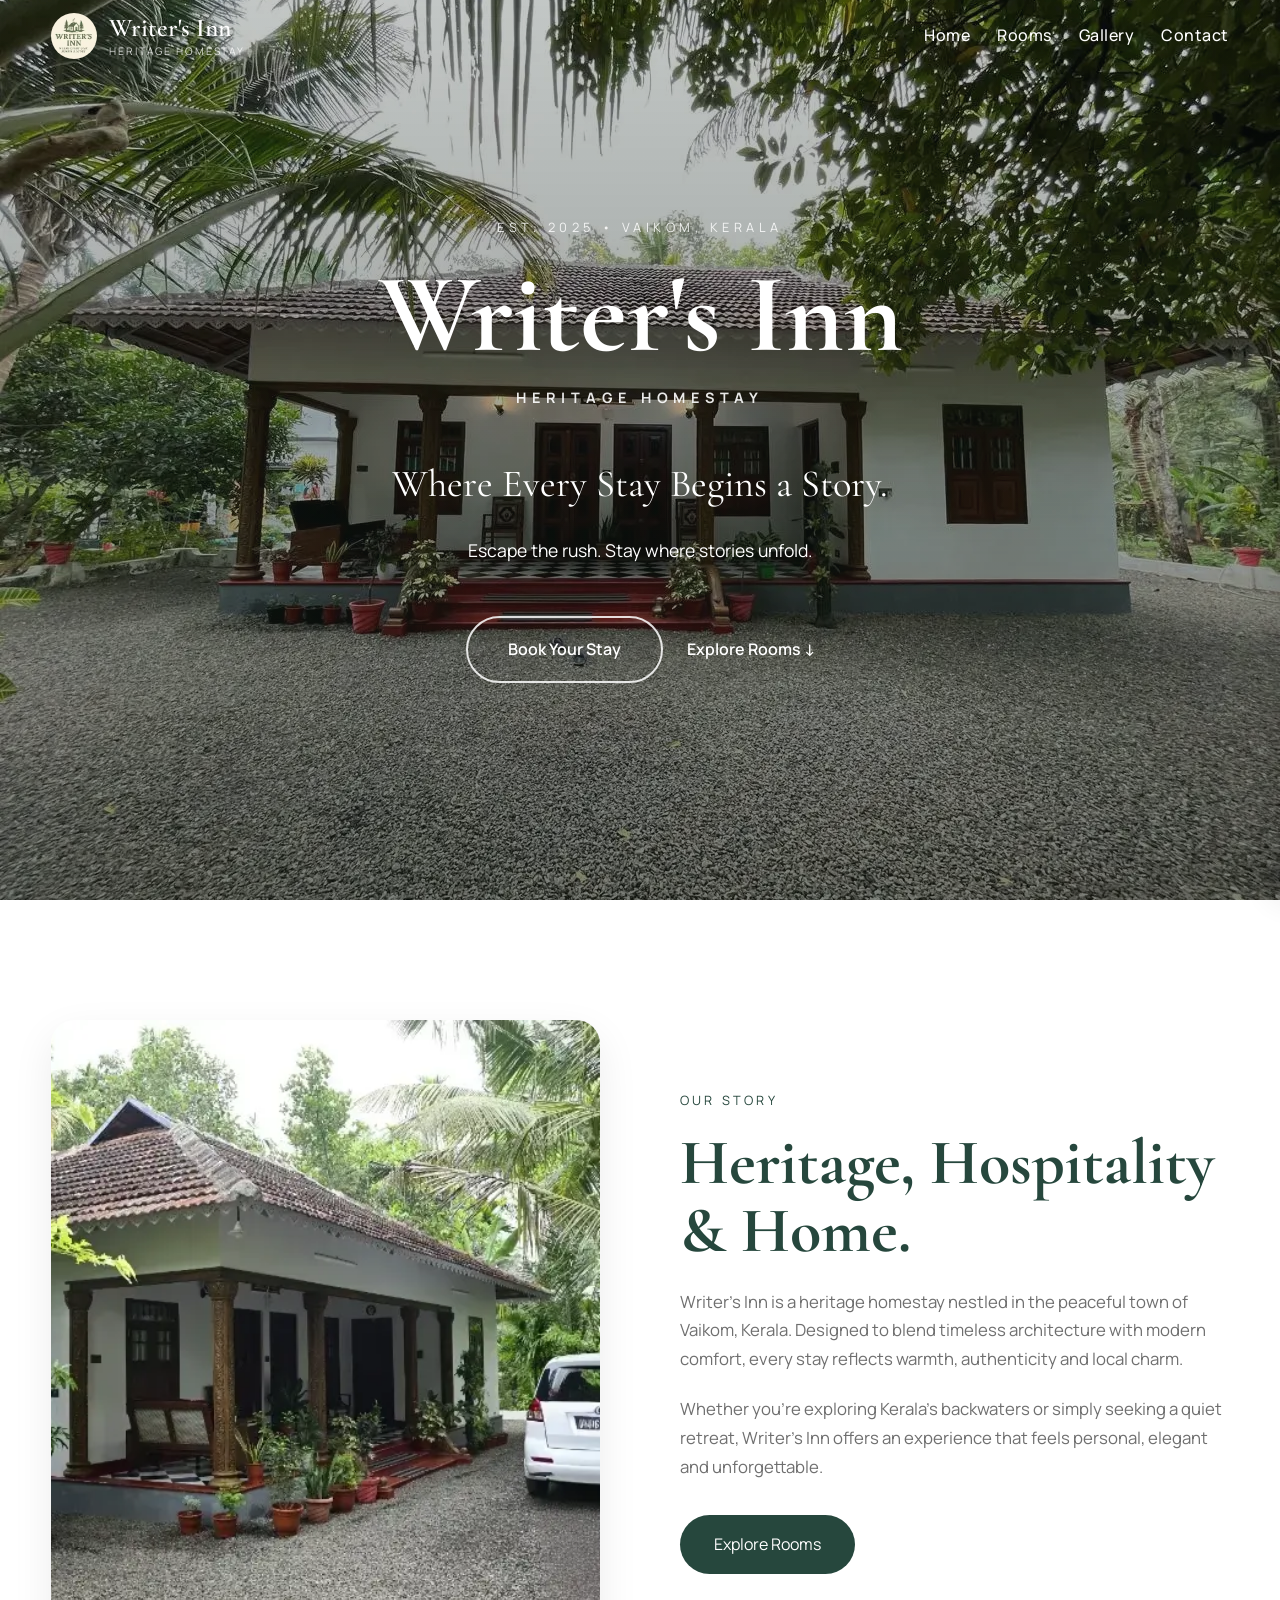
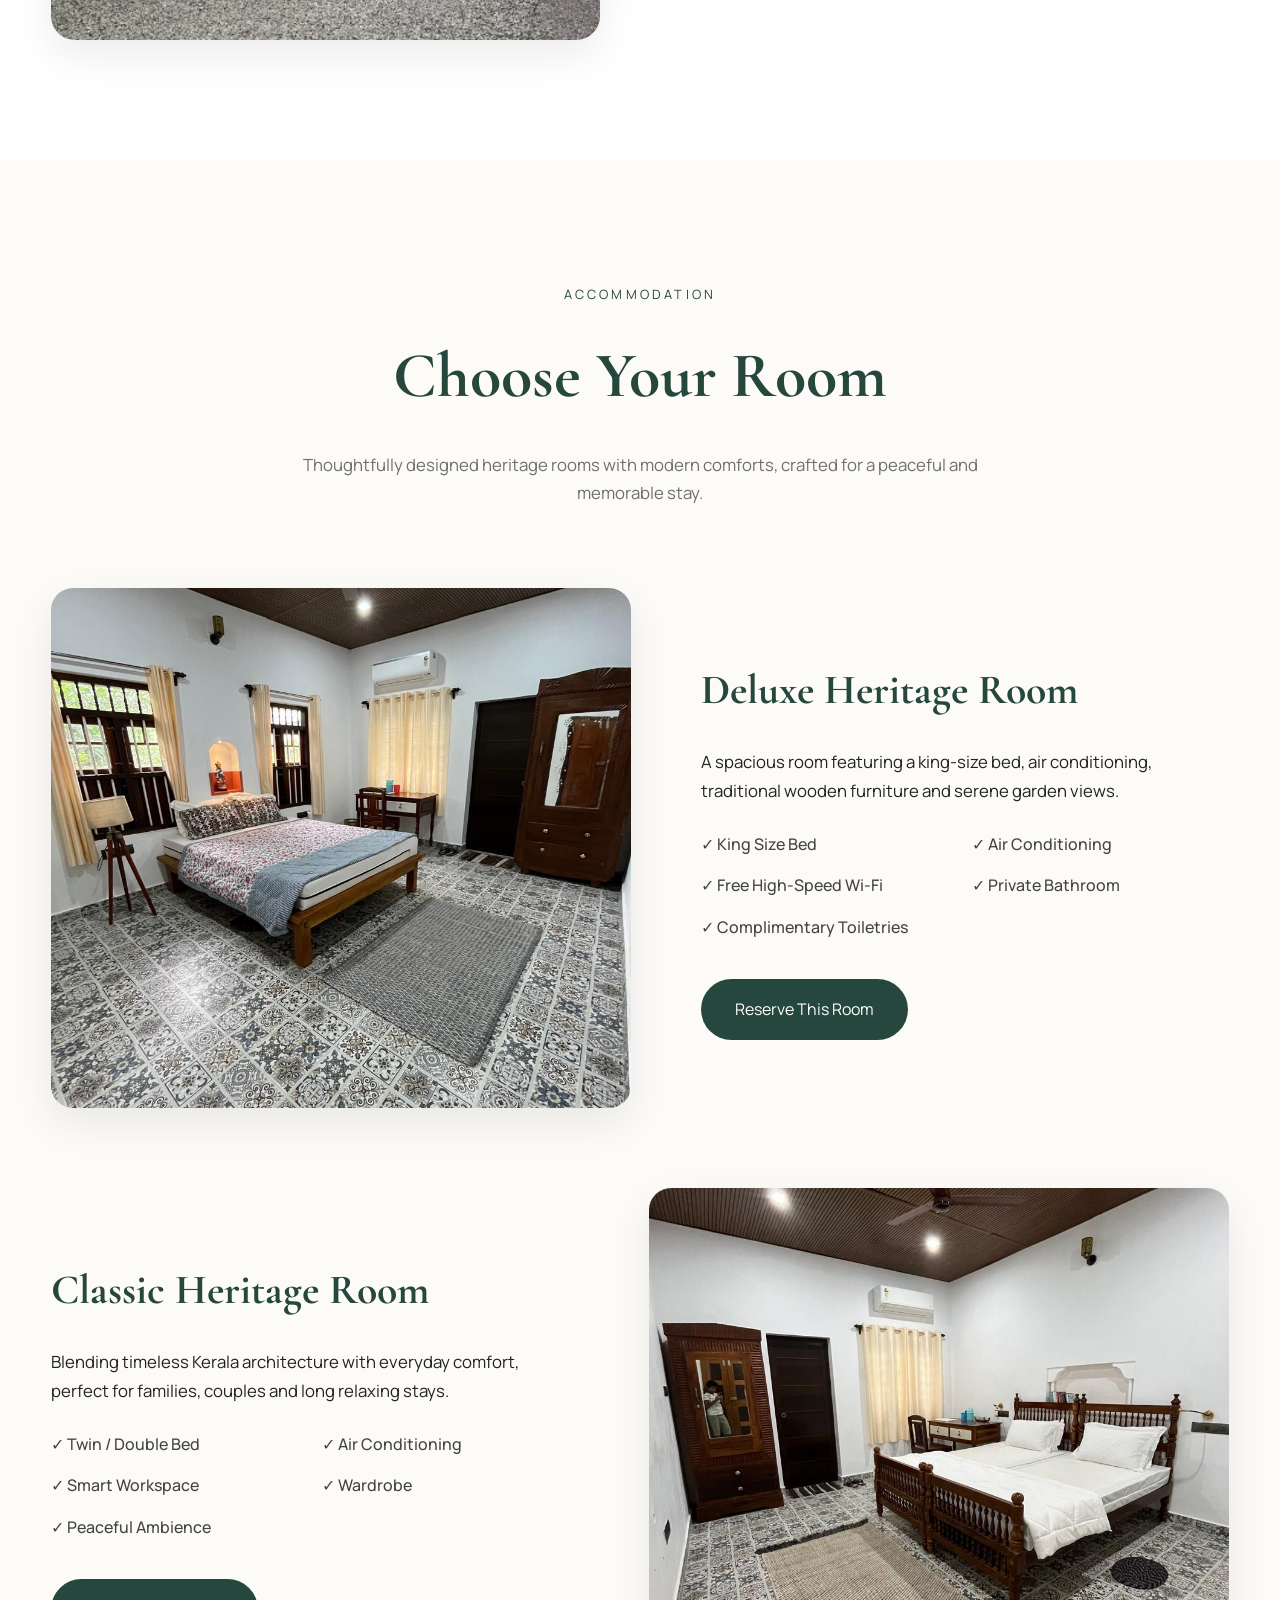
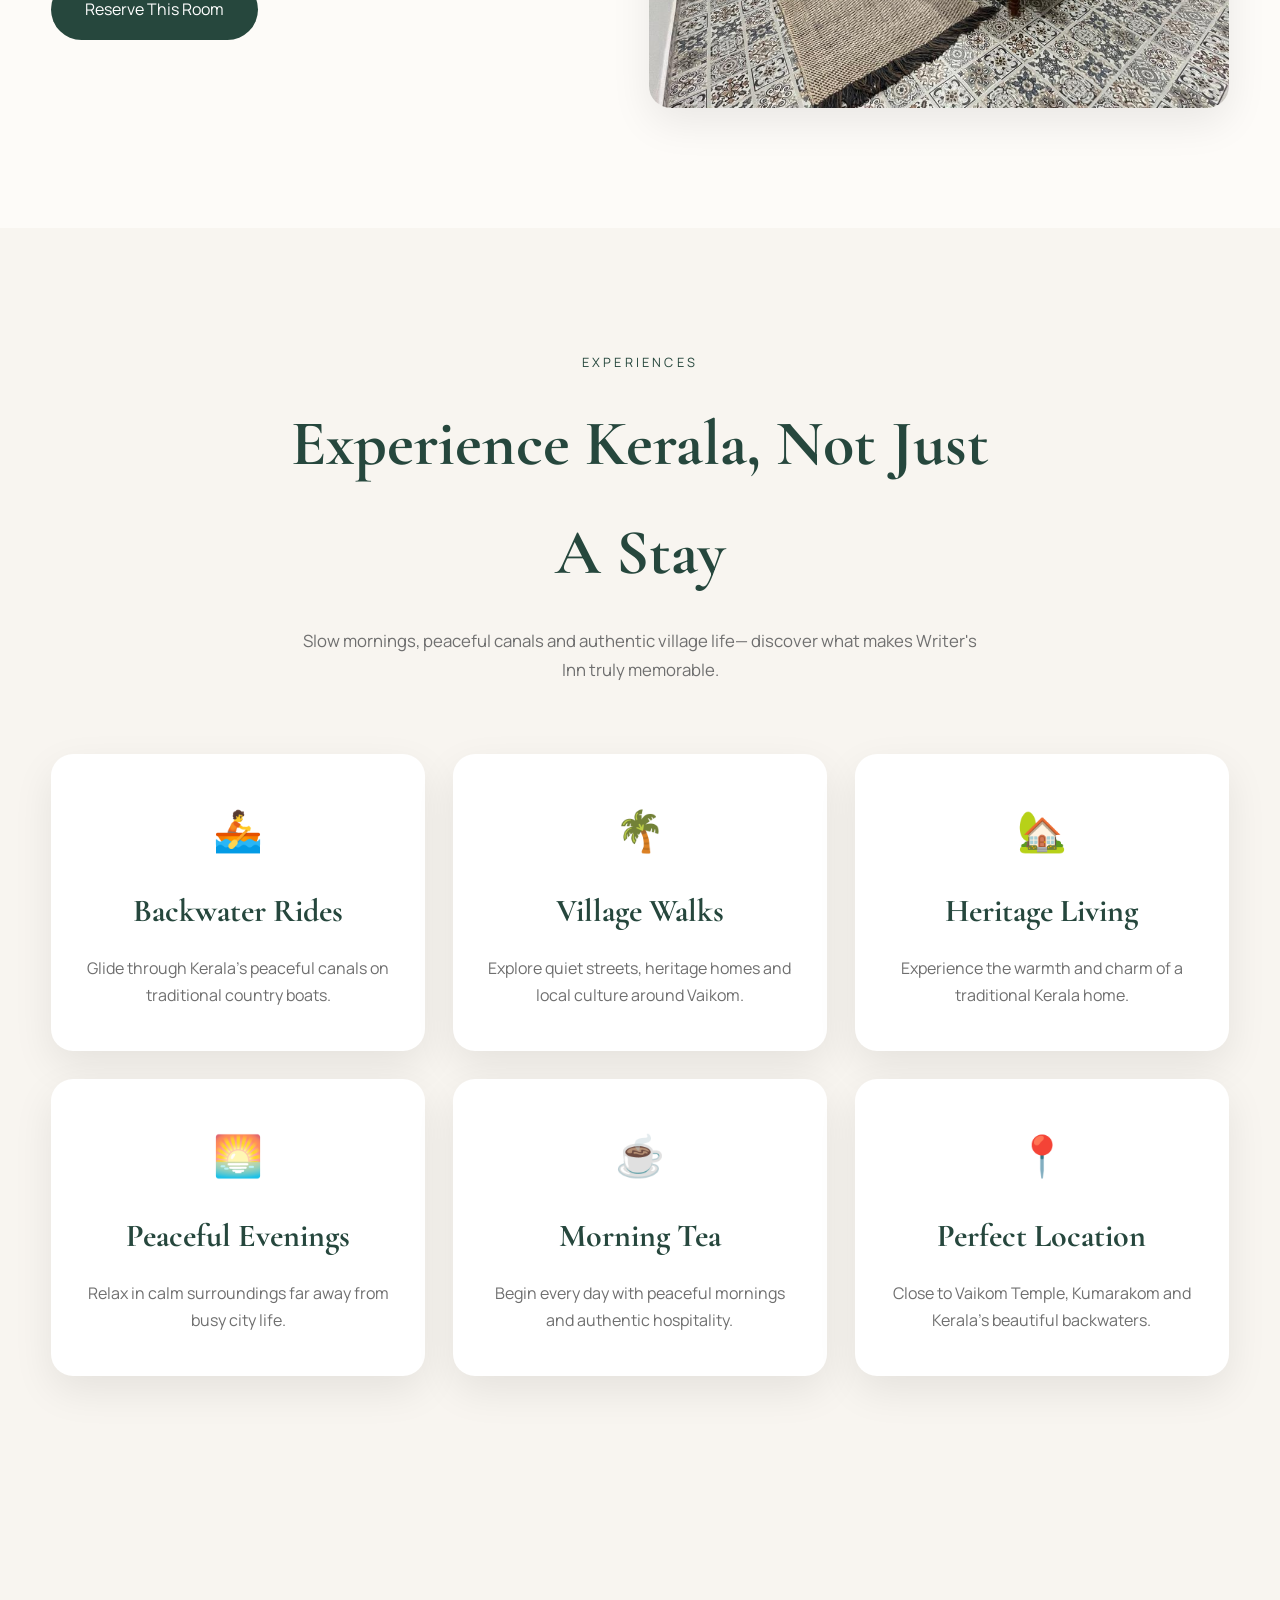
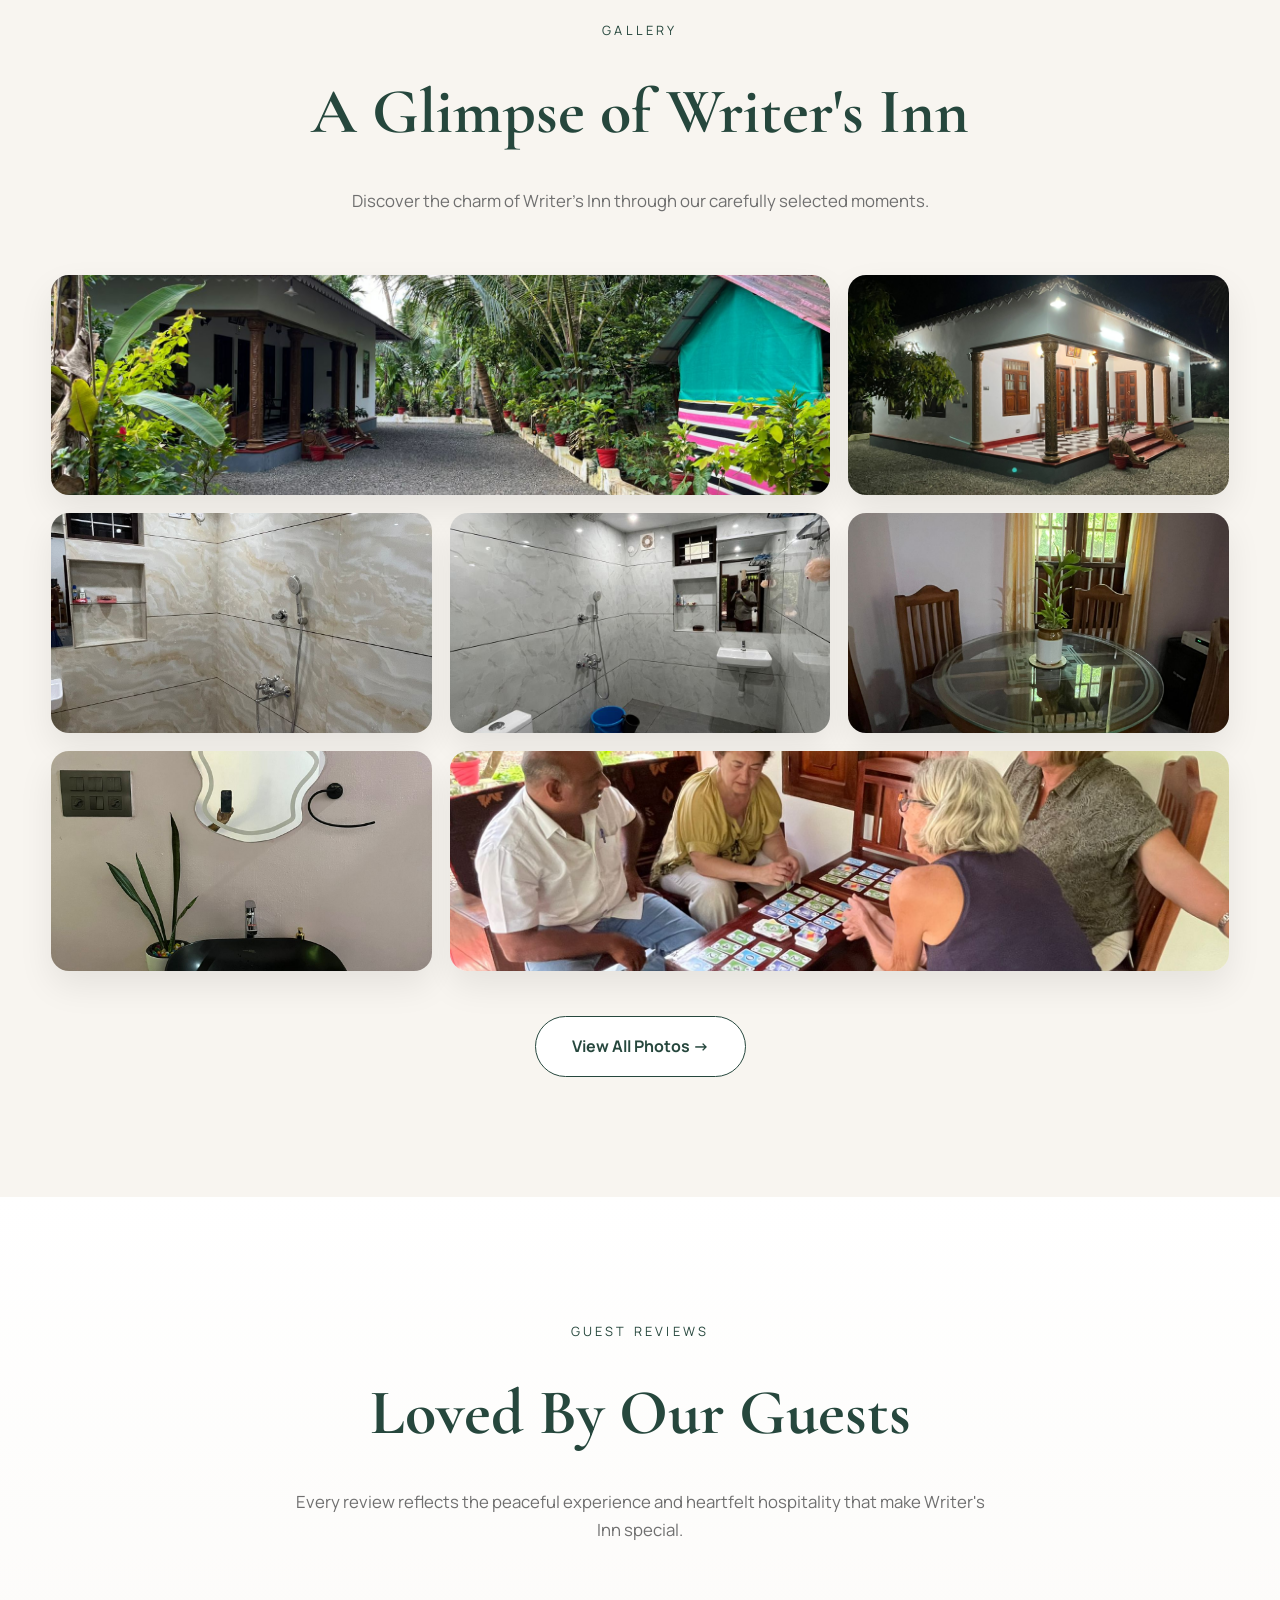
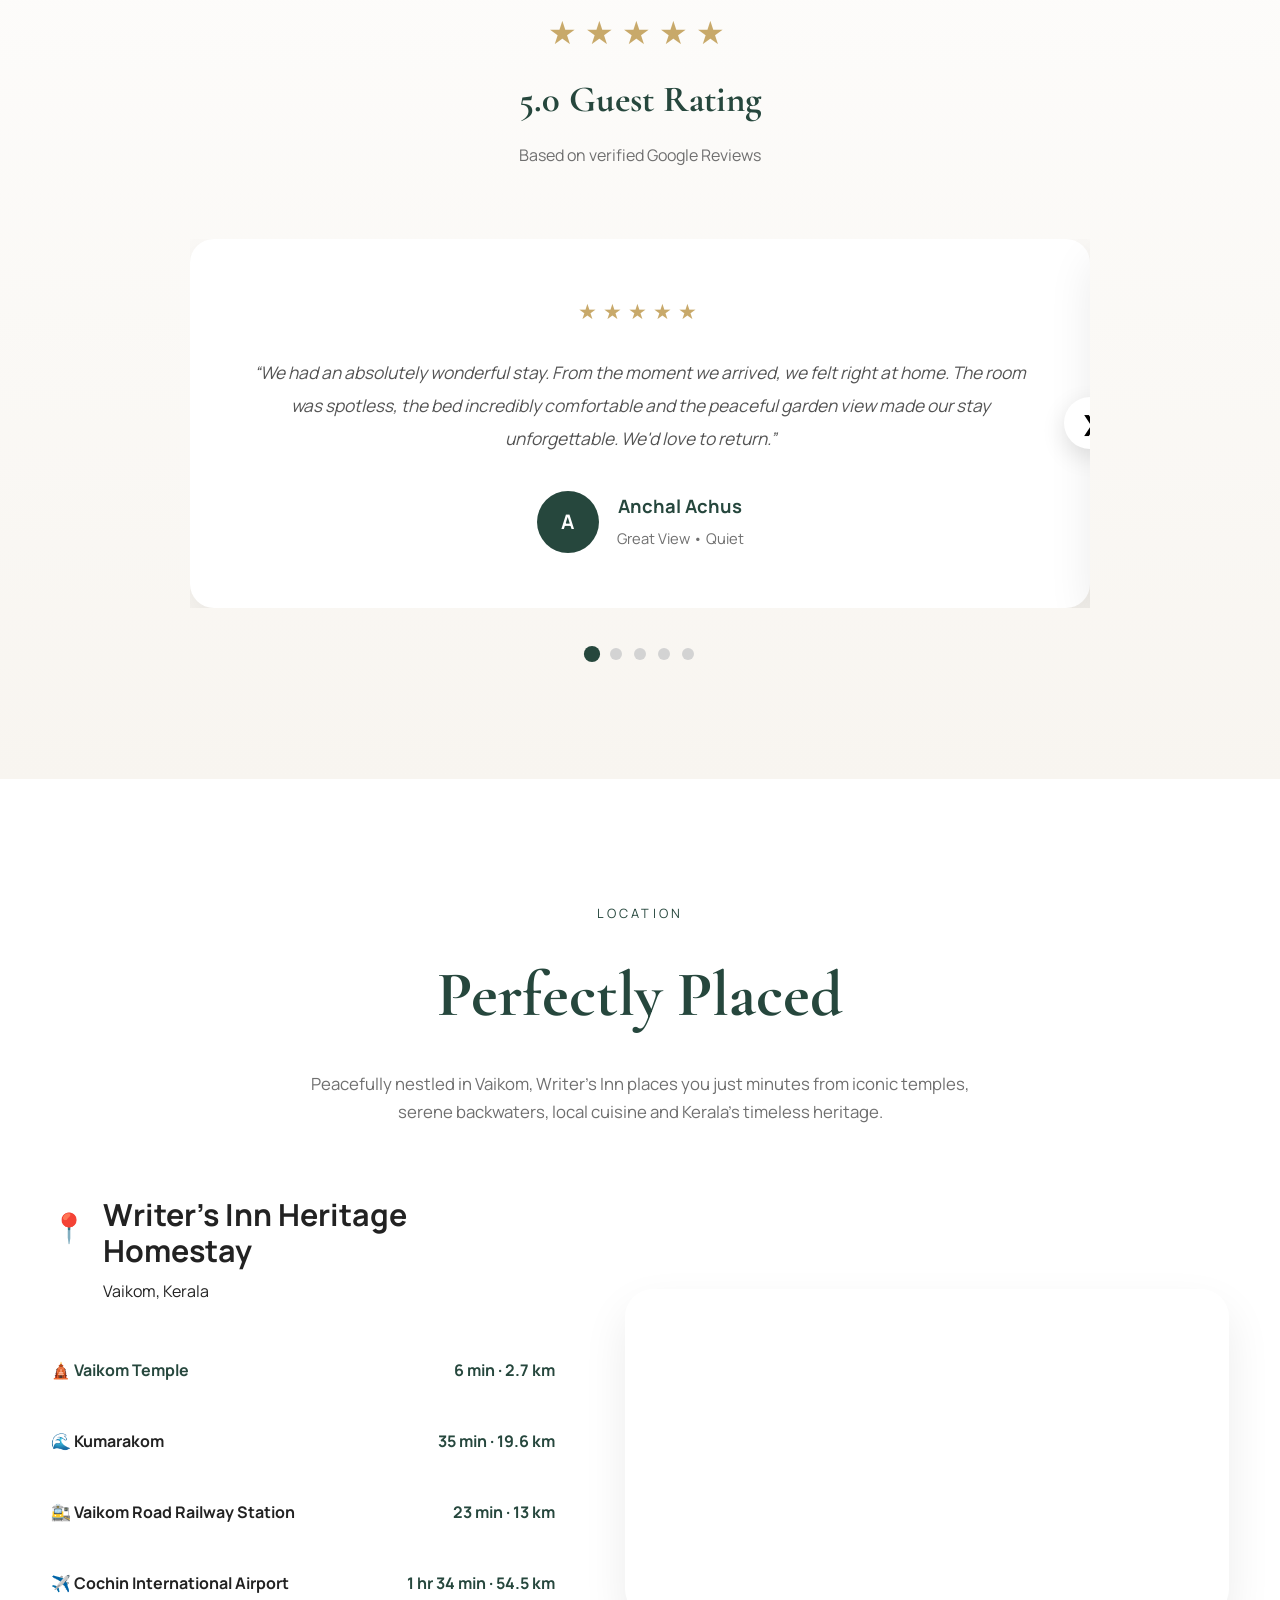
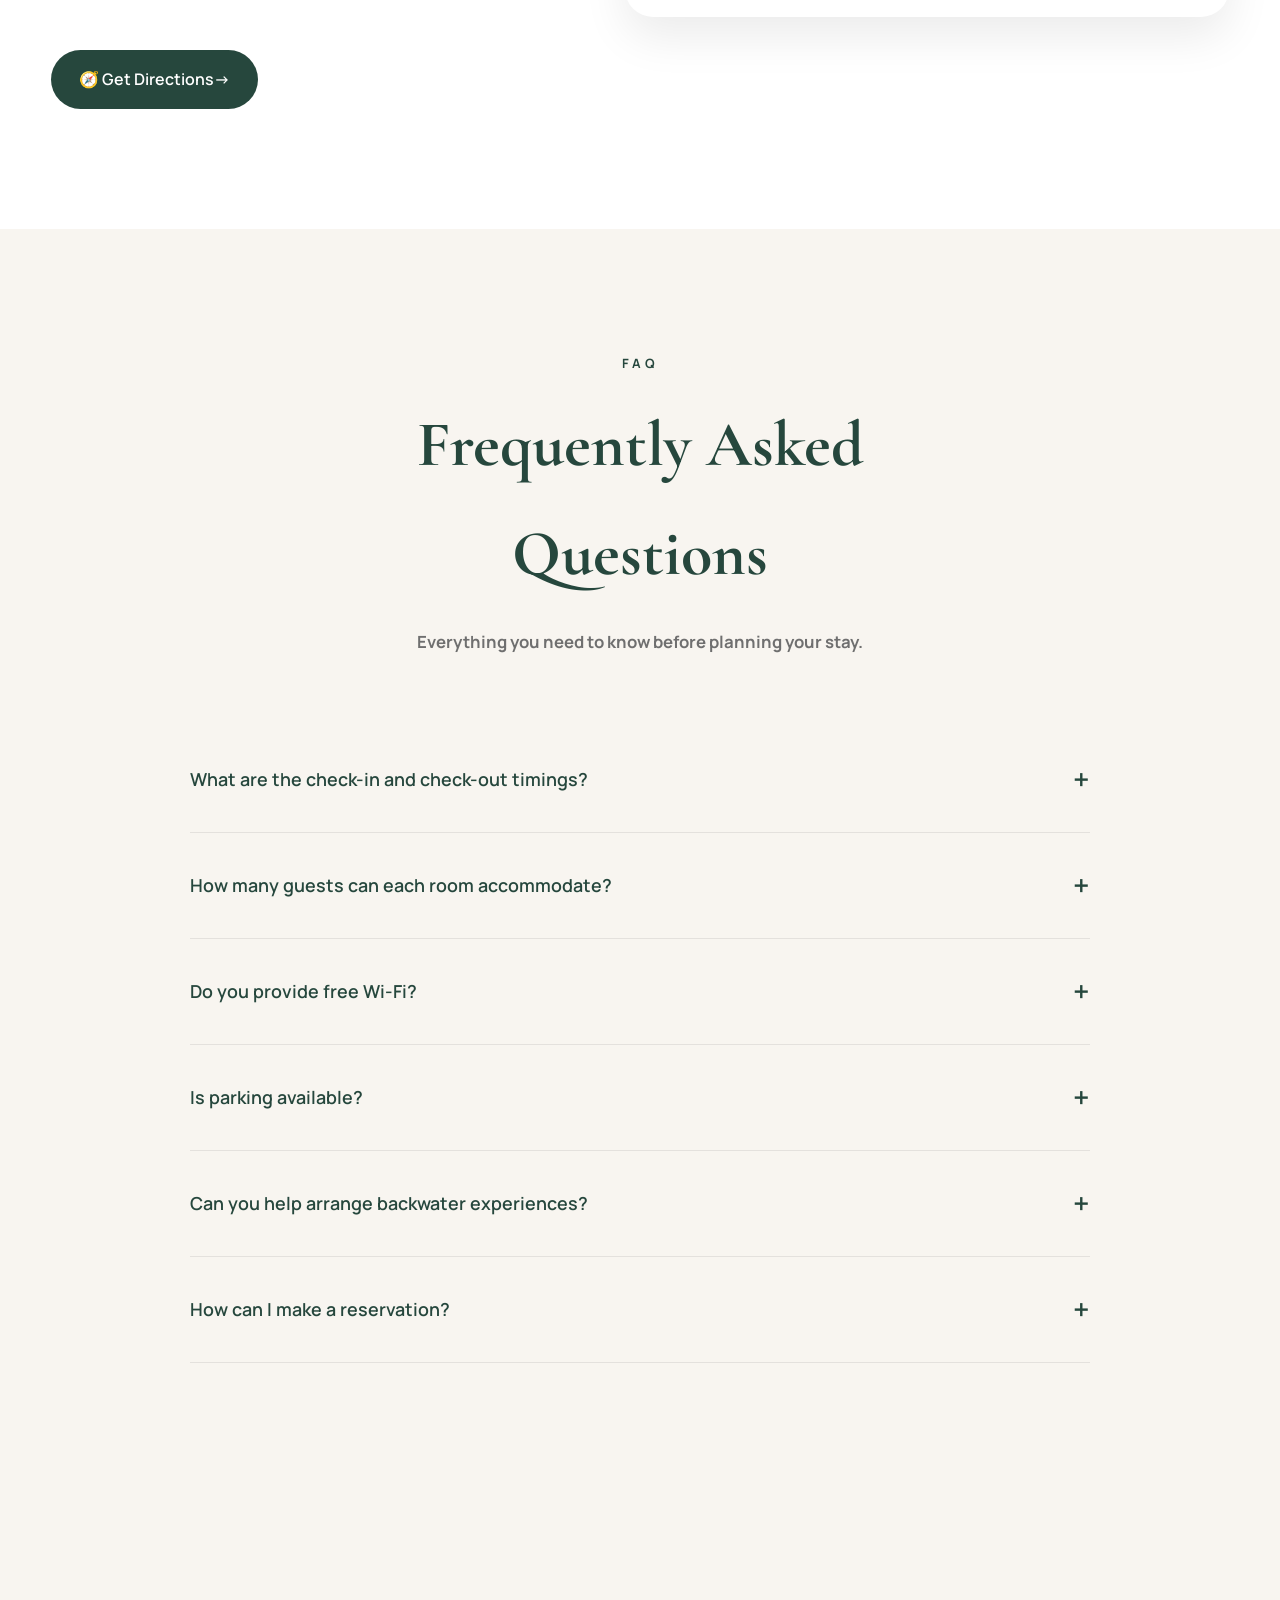
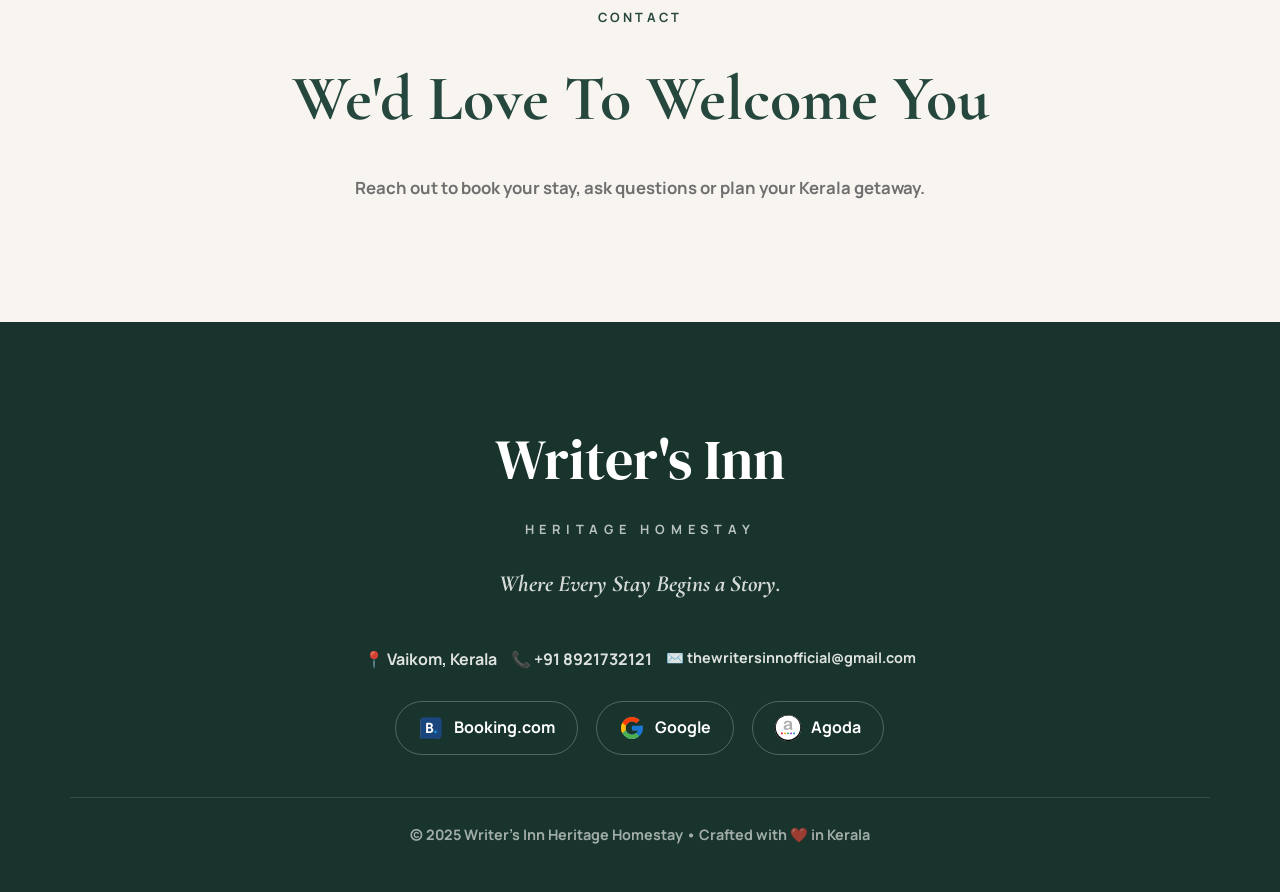
==== index.html @ f65de31e "Favicon upgrade" ====
<!DOCTYPE html>
<html lang="en">

<head>

    <meta charset="UTF-8">
    <meta name="viewport" content="width=device-width, initial-scale=1.0">

    <title>Writer's Inn | Heritage Homestay | Vaikom, Kerala</title>

    <meta name="description"
        content="Experience authentic Kerala hospitality at Writer's Inn Heritage Homestay in Vaikom.">

    <meta name="keywords" content="Writer's Inn, Heritage Homestay, Vaikom, Kerala Homestay, Vaikom Stay, Kerala Tourism, Heritage Stay">

<meta name="author" content="Writer's Inn Heritage Homestay">

<meta property="og:type" content="website">

<meta property="og:title" content="Writer's Inn Heritage Homestay">

<meta property="og:description" content="Escape the rush. Stay where stories unfold. Experience authentic Kerala hospitality in the heart of Vaikom.">

<meta property="og:image" content="assets/images/hero.jpg">

<meta property="og:site_name" content="Writer's Inn">

<meta name="theme-color" content="#26473D">    

    <link rel="icon" type="image/x-icon" href="assets/icons/favicon.ico">
    <link rel="icon" type="image/svg+xml" href="assets/icons/favicon.svg">
    <link rel="icon" type="image/png" sizes="96x96" href="assets/icons/favicon-96x96.png">
    <link rel="apple-touch-icon" href="assets/icons/apple-touch-icon.png">
    <link rel="manifest" href="assets/icons/site.webmanifest">

    <link rel="preconnect" href="https://fonts.googleapis.com">

<link rel="preconnect" href="https://fonts.gstatic.com" crossorigin>

<link href="https://fonts.googleapis.com/css2?family=Cormorant+Garamond:wght@500;600;700&family=DM+Serif+Display:ital@0;1&family=Manrope:wght@400;500;600;700;800&display=swap" rel="stylesheet">

<link rel="stylesheet" href="assets/css/style.css">

</head>

<body>

<div class="scroll-progress"></div>    

<!-- =====================================================
HEADER
===================================================== -->

<header class="header">

    <div class="container">

        <nav class="navbar">

            <a href="#hero" class="brand">

                <img
                    src="assets/images/logo.webp"
                    alt="Writer's Inn Logo">

                <div class="brand-text">

                    <span class="brand-title">

                        Writer's Inn

                    </span>

                    <span class="brand-subtitle">

                        Heritage Homestay

                    </span>

                </div>

            </a>

            <ul class="nav-menu">

                <li><a href="#hero">Home</a></li>
<li><a href="#rooms">Rooms</a></li>
<li><a href="#gallery">Gallery</a></li>
<li><a href="#contact">Contact</a></li>
            </ul>

            <button
                class="menu-toggle"
                aria-label="Open Menu">

                <span></span>
                <span></span>
                <span></span>

            </button>

        </nav>

    </div>

</header>

<!-- =====================================================
MOBILE MENU
===================================================== -->

<div class="sidebar">

    <button
        class="close-menu"
        aria-label="Close Menu">

        &times;

    </button>

    <nav>

        <a href="#hero">Home</a>

        <a href="#story">Story</a>

        <a href="#rooms">Rooms</a>

        <a href="#experiences">Experiences</a>

        <a href="#gallery">Gallery</a>

        <a href="#reviews">Reviews</a>

        <a href="#location">Location</a>

        <a href="#faq">FAQ</a>

        <a href="#contact">Contact</a>

    </nav>

</div>

<div class="overlay"></div>

<!-- =====================================================
MAIN
===================================================== -->

<main>

<!-- =====================================================
HERO
===================================================== -->

<section
id="hero"
class="hero">

    <img
        src="assets/images/hero.webp"
        alt="Writer's Inn Heritage Homestay"
        class="hero-bg">

    <div class="hero-overlay"></div>

    <div class="container">

        <div class="hero-content">

            <p class="hero-location">

                EST. 2025 • VAIKOM, KERALA

            </p>

            <h1>

                Writer's Inn

            </h1>

            <h2>

                HERITAGE HOMESTAY

            </h2>

            <p class="hero-tagline">

                Where Every Stay Begins a Story.

            </p>

            <p class="hero-description">

                Escape the rush.
                Stay where stories unfold.

            </p>

            <div class="hero-actions">

                <a
                    href="#contact"
                    class="hero-button">

                    Book Your Stay

                </a>

                <a
                    href="#rooms"
                    class="hero-explore">

                    Explore Rooms ↓

                </a>

            </div>

        </div>

    </div>

</section>

<!-- =====================================================
OUR STORY
===================================================== -->

<section
id="story"
class="story reveal">

<div class="container">

<div class="story-grid">

<div class="story-image">

<img
src="assets/images/story.webp"
alt="Writer's Inn"
loading="lazy">

</div>

<div class="story-content">

<span>

OUR STORY

</span>

<h2>

Heritage,
Hospitality
& Home.

</h2>

<p>

Writer's Inn is a heritage homestay nestled in the peaceful town of Vaikom, Kerala. Designed to blend timeless architecture with modern comfort, every stay reflects warmth, authenticity and local charm.

</p>

<p>

Whether you're exploring Kerala's backwaters or simply seeking a quiet retreat, Writer's Inn offers an experience that feels personal, elegant and unforgettable.

</p>

<a href="#rooms"
class="story-button">

Explore Rooms

</a>

</div>

</div>

</div>

</section>

<!-- =====================================================
ROOMS
===================================================== -->

<section
id="rooms"
class="rooms reveal">

<div class="container">

<div class="section-header">

<span>

ACCOMMODATION

</span>

<h2>

Choose Your Room

</h2>

<p>

Thoughtfully designed heritage rooms with modern comforts,
crafted for a peaceful and memorable stay.

</p>

</div>

<div class="room-card">

<div class="room-image">

<img
src="assets/images/room1.jpg"
alt="Deluxe Heritage Room"
loading="lazy">

</div>

<div class="room-content">

<h3>

Deluxe Heritage Room

</h3>

<p>

A spacious room featuring a king-size bed, air conditioning,
traditional wooden furniture and serene garden views.

</p>

<ul class="room-features">

<li>✓ King Size Bed</li>

<li>✓ Air Conditioning</li>

<li>✓ Free High-Speed Wi-Fi</li>

<li>✓ Private Bathroom</li>

<li>✓ Complimentary Toiletries</li>

</ul>

<a href="#contact"
class="room-button">

Reserve This Room

</a>

</div>

</div>

<div class="room-card reverse">

<div class="room-image">

<img
src="assets/images/room2.jpg"
alt="Classic Heritage Room"
loading="lazy">

</div>

<div class="room-content">

<h3>

Classic Heritage Room

</h3>

<p>

Blending timeless Kerala architecture with everyday comfort,
perfect for families, couples and long relaxing stays.

</p>

<ul class="room-features">

<li>✓ Twin / Double Bed</li>

<li>✓ Air Conditioning</li>

<li>✓ Smart Workspace</li>

<li>✓ Wardrobe</li>

<li>✓ Peaceful Ambience</li>

</ul>

<a href="#contact"
class="room-button">

Reserve This Room

</a>

</div>

</div>

</div>

</section>

<!-- CONTINUE IN PART 2 -->

<!-- =====================================================
GALLERY
===================================================== -->

<section
id="experiences"
class="experiences reveal">

<div class="container">

<div class="section-header">

<span>

EXPERIENCES

</span>

<h2>

Experience Kerala,
Not Just A Stay

</h2>

<p>

Slow mornings, peaceful canals and authentic village life—
discover what makes Writer's Inn truly memorable.

</p>

</div>

<div class="experience-grid">

<div class="experience-card">

<div class="experience-icon">🚣</div>

<h3>

Backwater Rides

</h3>

<p>

Glide through Kerala's peaceful canals on traditional country boats.

</p>

</div>

<div class="experience-card">

<div class="experience-icon">🌴</div>

<h3>

Village Walks

</h3>

<p>

Explore quiet streets, heritage homes and local culture around Vaikom.

</p>

</div>

<div class="experience-card">

<div class="experience-icon">🏡</div>

<h3>

Heritage Living

</h3>

<p>

Experience the warmth and charm of a traditional Kerala home.

</p>

</div>

<div class="experience-card">

<div class="experience-icon">🌅</div>

<h3>

Peaceful Evenings

</h3>

<p>

Relax in calm surroundings far away from busy city life.

</p>

</div>

<div class="experience-card">

<div class="experience-icon">☕</div>

<h3>

Morning Tea

</h3>

<p>

Begin every day with peaceful mornings and authentic hospitality.

</p>

</div>

<div class="experience-card">

<div class="experience-icon">📍</div>

<h3>

Perfect Location

</h3>

<p>

Close to Vaikom Temple, Kumarakom and Kerala's beautiful backwaters.

</p>

</div>

</div>

</div>

</section>

<section id="gallery" class="gallery reveal">

    <div class="container">

        <div class="section-header">

            <span>GALLERY</span>

            <h2>A Glimpse of Writer's Inn</h2>

            <p>
                Discover the charm of Writer's Inn through our carefully
                selected moments.
            </p>

        </div>

        <div class="gallery-grid">

    <img src="assets/images/gallery/gallery-10.jpeg" class="gallery-image large-wide"
         loading="lazy">

    <img src="assets/images/gallery/gallery-02.jpeg" class="gallery-image"
         loading="lazy">
    <img src="assets/images/gallery/gallery-03.jpeg" class="gallery-image"
         loading="lazy">

    <img src="assets/images/gallery/gallery-04.jpeg" class="gallery-image"
         loading="lazy">

    <img src="assets/images/gallery/gallery-05.jpeg" class="gallery-image"
         loading="lazy">

    <img src="assets/images/gallery/gallery-06.jpeg" class="gallery-image"
         loading="lazy">

    <img src="assets/images/gallery/gallery-09.jpeg" class="gallery-image large-wide"
         loading="lazy">

    
    
</div>

<div class="gallery-footer">

    <button class="gallery-more" id="viewAllPhotos">

        View All Photos →

    </button>

</div>

</section>

<!-- =====================================================
REVIEWS
===================================================== -->

<section id="reviews" class="reviews reveal">

    <div class="container">

        <div class="section-header">

            <span>GUEST REVIEWS</span>

            <h2>Loved By Our Guests</h2>

            <p>
                Every review reflects the peaceful experience and heartfelt
                hospitality that make Writer's Inn special.
            </p>

        </div>

        <div class="review-summary">

            <div class="rating-number">★★★★★</div>

            <h3>5.0 Guest Rating</h3>

            <p>Based on verified Google Reviews</p>

        </div>

        <div class="review-slider">

            <button class="review-arrow prev">&#10094;</button>

            <div class="review-track">

                <!-- CARD 1 -->

                <article class="review-card active">

                    <div class="stars">★★★★★</div>

                    <p>

                        “We had an absolutely wonderful stay. From the moment we arrived, we felt right at home. The room was spotless, the bed incredibly comfortable and the peaceful garden view made our stay unforgettable. We'd love to return.”

                    </p>

                    <div class="review-author">

                        <div class="avatar">A</div>

                        <div>

                            <h4>Anchal Achus</h4>

                            <span>Great View • Quiet</span>

                        </div>

                    </div>

                </article>

                <!-- CARD 2 -->

                <article class="review-card">

                    <div class="stars">★★★★★</div>

                    <p>

                        “The location is perfect, surrounded by lush greenery and nature. Beautiful gardens, peaceful surroundings and cozy spaces made it the ideal escape from city life.”

                    </p>

                    <div class="review-author">

                        <div class="avatar">A</div>

                        <div>

                            <h4>ANCIL TB</h4>

                            <span>Romantic Stay</span>

                        </div>

                    </div>

                </article>

                <!-- CARD 3 -->

                <article class="review-card">

                    <div class="stars">★★★★★</div>

                    <p>

                        “A wonderful experience with a calm atmosphere, spacious rooms, beautiful ambience and outstanding hospitality. Perfect for a peaceful getaway.”

                    </p>

                    <div class="review-author">

                        <div class="avatar">V</div>

                        <div>

                            <h4>Vaisakh S</h4>

                            <span>Peaceful Escape</span>

                        </div>

                    </div>

                </article>

                <!-- CARD 4 -->

                <article class="review-card">

                    <div class="stars">★★★★★</div>

                    <p>

                        “The heritage aesthetic looked amazing online, but even better in person. Mr. Siva was incredibly welcoming. I'd happily return to Vaikom just to stay here again.”

                    </p>

                    <div class="review-author">

                        <div class="avatar">A</div>

                        <div>

                            <h4>Aswin Thomas</h4>

                            <span>Heritage • Great Host</span>

                        </div>

                    </div>

                </article>

                <!-- CARD 5 -->

                <article class="review-card">

                    <div class="stars">★★★★★</div>

                    <p>

                        “Peaceful atmosphere compared to other homestays and resorts nearby.”

                    </p>

                    <div class="review-author">

                        <div class="avatar">A</div>

                        <div>

                            <h4>Anijith T</h4>

                            <span>Peaceful Stay</span>

                        </div>

                    </div>

                </article>

            </div>

            <button class="review-arrow next">&#10095;</button>

        </div>

        <div class="review-dots">

            <span class="dot active"></span>
            <span class="dot"></span>
            <span class="dot"></span>
            <span class="dot"></span>
            <span class="dot"></span>

        </div>

    </div>

</section>

<!-- =====================================================
LOCATION
===================================================== -->

<section id="location" class="location reveal">

    <div class="container">

        <div class="section-header">

            <span>LOCATION</span>

            <h2>Perfectly Placed</h2>

            <p>
                Peacefully nestled in Vaikom, Writer's Inn places you
                just minutes from iconic temples, serene backwaters,
                local cuisine and Kerala's timeless heritage.
            </p>

        </div>

        <div class="location-grid">

            <div class="location-info">

                <div class="location-card">

                    <span>📍</span>

                    <div>

                        <h4>Writer's Inn Heritage Homestay</h4>

                        <p>
                            Vaikom, Kerala
                        </p>

                    </div>

                </div>

                <div class="distance-list">

    <div class="distance-item">

        <span><strong>🛕 Vaikom Temple</strong></span>

        <strong>6 min · 2.7 km</small>

    </div>

    <div class="distance-item">

        <span>🌊 Kumarakom</span>

        <strong>35 min · 19.6 km</small>

    </div>

    <div class="distance-item">

        <span>🚉 Vaikom Road Railway Station</span>

        <strong>23 min · 13 km</small>

    </div>

    <div class="distance-item">

        <span>✈️ Cochin International Airport</span>

        <strong>1 hr 34 min · 54.5 km</small>

    </div>

</div>

                <a
href="https://maps.google.com/?q=Writer's+Inn+Heritage+Homestay+Vaikom"
target="_blank"
class="map-button">

    🧭 Get Directions
    <span>→</span>

</a>

            </div>

            <div class="map-box">

                <iframe
src="https://www.google.com/maps?q=Writer's+Inn+Heritage+Homestay+Vaikom&output=embed"
loading="lazy"
allowfullscreen>
                </iframe>

            </div>

        </div>

    </div>

</section>

<!-- =====================================================
FAQ
===================================================== -->

<section id="faq" class="faq reveal">

    <div class="container">

        <div class="section-header">

            <span>

                FAQ

            </span>

            <h2>

                Frequently Asked Questions

            </h2>

            <p>

                Everything you need to know before planning your stay.

            </p>

        </div>

        <div class="faq-list">

            <div class="faq-item">

                <button class="faq-question">

                    <span>What are the check-in and check-out timings?</span>

                    <span class="faq-icon">+</span>

                </button>

                <div class="faq-answer">

                    <p>

                        Check-in begins from <strong>12:00 PM</strong> and check-out is by <strong>11:00 AM</strong>. If you require flexibility, please contact us in advance and we'll do our best to accommodate your request.

                    </p>

                </div>

            </div>

            <div class="faq-item">

                <button class="faq-question">

                    <span>How many guests can each room accommodate?</span>

                    <span class="faq-icon">+</span>

                </button>

                <div class="faq-answer">

                    <p>

                        Each room comfortably accommodates <strong>up to 3 guests</strong>. An extra bed can also be arranged for an additional charge, subject to availability.

                    </p>

                </div>

            </div>

            <div class="faq-item">

                <button class="faq-question">

                    <span>Do you provide free Wi-Fi?</span>

                    <span class="faq-icon">+</span>

                </button>

                <div class="faq-answer">

                    <p>

                        Yes. Complimentary high-speed Wi-Fi is available throughout the property.

                    </p>

                </div>

            </div>

            <div class="faq-item">

                <button class="faq-question">

                    <span>Is parking available?</span>

                    <span class="faq-icon">+</span>

                </button>

                <div class="faq-answer">

                    <p>

                        Yes. Free private parking is available for all guests staying at Writer's Inn.

                    </p>

                </div>

            </div>

            <div class="faq-item">

                <button class="faq-question">

                    <span>Can you help arrange backwater experiences?</span>

                    <span class="faq-icon">+</span>

                </button>

                <div class="faq-answer">

                    <p>

                        Absolutely. We'd be happy to help you plan backwater experiences and recommend local attractions around Vaikom.

                    </p>

                </div>

            </div>

            <div class="faq-item">

                <button class="faq-question">

                    <span>How can I make a reservation?</span>

                    <span class="faq-icon">+</span>

                </button>

                <div class="faq-answer">

                    <p>

                        You can book directly through Booking.com, Agoda or contact us using the phone number or email provided below.

                    </p>

                </div>

            </div>

        </div>

    </div>

</section>

<!-- =====================================================
CONTACT
===================================================== -->

<section
id="contact"
class="contact reveal">

    <div class="container">

        <div class="section-header">

            <span>

                CONTACT

            </span>

            <h2>

                We'd Love To Welcome You

            </h2>

            <p>

                Reach out to book your stay,
                ask questions or plan
                your Kerala getaway.

            </p>

        </div>

    </div>

</section>

<!-- =====================================================
FOOTER
===================================================== -->

<footer class="footer">

    <div class="container">

        <h2 class="footer-logo">

            Writer's Inn

        </h2>

        <p class="footer-subtitle">

            HERITAGE HOMESTAY

        </p>

        <p class="footer-tagline">

            Where Every Stay Begins a Story.

        </p>

        <div class="footer-contact">

            <p>📍 Vaikom, Kerala</p>

            <p>📞 +91 8921732121</p>

            <p class="footer-email">
    ✉️ thewritersinnofficial@gmail.com</p>

        </div>

        <div class="footer-links">

    <a href="https://www.booking.com/hotel/in/writers-inn-vaikom.html" target="_blank" class="booking-link">

        <img src="assets/images/icons/booking.svg" alt="Booking.com">

        <span>Booking.com</span>

    </a>

    <a href="https://share.google/wlFqiBfyymL4HpoCL" target="_blank" class="booking-link">

        <img src="assets/images/icons/google.svg" alt="Google">

        <span>Google</span>

    </a>

    <a href="https://www.agoda.com/writer-s-inn/hotel/vaikam-in.html" target="_blank" class="booking-link">

        <img src="assets/images/icons/agoda.svg" alt="Agoda">

        <span>Agoda</span>

    </a>

</div>

        <div class="footer-bottom">

            © 2025 Writer's Inn Heritage Homestay • Crafted with ❤️ in Kerala

        </div>

    </div>

</footer>

</main>

<!-- =========================
LIGHTBOX
========================= -->

<button class="scroll-top" aria-label="Scroll to top">
    ↑
</button>

<div class="lightbox">

    <button class="lightbox-close">&times;</button>

    <button class="lightbox-prev">&#10094;</button>

    <img class="lightbox-image" src="" alt="Gallery Image">

    <button class="lightbox-next">&#10095;</button>

</div>

<script src="assets/js/main.js"></script>

</body>

</html>
---- assets/css/style.css ----
/*=========================================================
  WRITER'S INN
  STYLE.CSS
  PART 1
=========================================================*/
/*=========================================================
ROOT
=========================================================*/

:root{

    --forest:#26473D;
    --forest-light:#3B5C50;

    --cream:#F8F5F0;
    --white:#FFFFFF;

    --text:#222222;
    --muted:#6F6F6F;

    --shadow:0 15px 40px rgba(0,0,0,.08);

    --radius:18px;

    --container:1200px;

    --heading:"Cormorant Garamond",serif;
    --body:"Manrope",sans-serif;

    --transition:.35s ease;

}

/*=========================================================
RESET
=========================================================*/

*{

    margin:0;

    padding:0;

    box-sizing:border-box;

}

html{

    scroll-behavior:smooth;

}

body{

    font-family:var(--body);

    background:var(--cream);

    color:var(--text);

    overflow-x:hidden;

    line-height:1.7;

}

img{

    display:block;

    width:100%;

}

a{

    text-decoration:none;

    color:inherit;

}

ul{

    list-style:none;

}

button{

    border:none;

    background:none;

    cursor:pointer;

    font:inherit;

}

/*=========================================================
LAYOUT
=========================================================*/

.container{

    width:min(92%,1200px);

    margin:auto;

}

section{

    padding:120px 0;

}

.section-header{

    max-width:700px;

    margin:auto;

    text-align:center;

}

.section-header span{

    display:inline-block;

    color:var(--forest);

    letter-spacing:.25em;

    font-size:.8rem;

    margin-bottom:16px;

    text-transform:uppercase;

}

.section-header h2{

    font-family:var(--heading);

    font-size:clamp(2.5rem,5vw,4rem);

    color:var(--forest);

    margin-bottom:20px;

}

.section-header p{

    color:var(--muted);

    font-size:1.05rem;

}

/*=========================================================
HEADER
=========================================================*/

.header{

    position:fixed;

    top:0;

    left:0;

    width:100%;

    z-index:1000;

    transition:transform .35s ease,
        background-color .45s ease,
        top .35s ease;

}

.navbar{

    display:flex;

    align-items:center;

    justify-content:space-between;

    min-height:72px;

}

.header.scrolled{

    top:0;

}

.header.scrolled .navbar{

    background:rgba(248,245,240,.82);

    backdrop-filter:blur(18px);

    -webkit-backdrop-filter:blur(18px);

    border:1px solid rgba(255,255,255,.45);

    border-radius:999px;

    padding:10px 28px;

    box-shadow:

        0 12px 35px rgba(0,0,0,.08),

        0 1px 0 rgba(255,255,255,.6) inset;

    transition:all .45s ease;

}

.brand{

    display:flex;

    align-items:center;

    gap:12px;

    height:46px;

    margin-right:32px;

    transition:transform .35s ease;

}

.brand img{

    width:46px;

    height:46px;

    border-radius:50%;

    transition:
        transform .35s ease,
        box-shadow .35s ease;

}

.brand:hover img{

    transform:scale(1.08);

    box-shadow:0 10px 25px rgba(0,0,0,.18);

}

.brand:hover .brand-title{

    letter-spacing:.02em;

}

.brand:hover{

    transform:translateY(-2px);

}

.brand-text{

    display:flex;

    flex-direction:column;

    justify-content:center;

    align-items:flex-start;

}

.brand-title{

    font-family:var(--heading);

    font-size:1.6rem;

    color:white;

    transition:all .35s ease;

    line-height:1;

    margin:0;

    font-weight:600;

}


.header.scrolled .brand-title{

    color:#3E3E3E;

    opacity:1;

    transform:none;

    pointer-events:auto;

}

.brand-subtitle{

    color:rgba(255,255,255,.8);

    text-transform:uppercase;

    font-size:.65rem;

    letter-spacing:.18em;

    transition:all .35s ease;

    line-height:1.2;

    margin-top:4px;


}

.header.scrolled .brand-subtitle{

    opacity:0;

    transform:translateY(-5px);

    pointer-events:none;

}

.header.scrolled .brand-subtitle{

    color:#777;

}

.header.scrolled .brand img{

    width:40px;

    height:40px;

}

/*=========================================================
NAVIGATION
=========================================================*/

.nav-menu{

    display:flex;

    gap:1.7rem;

}

.nav-menu a{

    color:white;

   font-weight:500;
letter-spacing:.03em;

    position:relative;

    transition:.3s;

}

.nav-menu a::after{

    content:"";

    position:absolute;

    left:50%;

    bottom:-8px;

    width:0;

    height:2px;

    background:white;

    transform:translateX(-50%);

    transition:width .35s ease;

}

.nav-menu a:hover::after{

    width:100%;

}

.header.scrolled .nav-menu a{

    color:var(--forest);

}

.header.scrolled .nav-menu a::after{

    background:var(--forest);

}

/*=========================================================
MENU BUTTON
=========================================================*/

.menu-toggle{

    display:none;

    flex-direction:column;

    gap:6px;

}

.menu-toggle span{

    width:28px;

    height:2px;

    background:white;

}

.header.scrolled .menu-toggle span{

    background:var(--forest);

}

/*=========================================================
HERO
=========================================================*/

.hero{

    position:relative;

    min-height:100vh;

    display:flex;

    align-items:center;

    justify-content:center;

    overflow:hidden;

}

.hero-bg{

    position:absolute;

    inset:0;

    width:100%;

    height:100%;

    object-fit:cover;

    z-index:-2;

}

.hero-overlay{

    position:absolute;

    inset:0;

    background:linear-gradient(
        rgba(20,30,25,.25),
        rgba(20,30,25,.55)
    );

    z-index:-1;

}

.hero-content{

    width:100%;

    max-width:900px;

    margin:auto;

    text-align:center;

    display:flex;

    flex-direction:column;

    justify-content:center;

    align-items:center;

}

.hero-location{

    letter-spacing:.35em;

    text-transform:uppercase;

    font-size:.8rem;

    color:rgba(255,255,255,.85);

    margin-bottom:26px;

}

.hero h1{

    font-family:var(--heading);

    font-size:clamp(4rem,9vw,7rem);

    line-height:.9;

    color:#ffffff;

}

.hero h2{

    font-family:var(--body);

    text-transform:uppercase;

    letter-spacing:.4em;

    font-size:.9rem;

    color:rgba(255,255,255,.9);

    margin:20px 0 42px;

}

.hero-tagline{

    font-family:var(--heading);

    font-size:clamp(2rem,3vw,2.8rem);

    color:white;

    margin-bottom:18px;

}

.hero-description{

    max-width:560px;

    margin:auto;

    color:#ffffff;

    font-size:1.1rem;

    opacity:.95;

}

.hero-actions{

    display:flex;

    justify-content:center;

    gap:24px;

    margin-top:50px;

    flex-wrap:wrap;

}

.hero-button{

    padding:18px 40px;

    border:2px solid rgba(255,255,255,.85);

    border-radius:999px;

    color:white;

    font-weight:600;

    transition:
    transform .35s ease,
    box-shadow .35s ease,
    background .35s ease,
    color .35s ease;

}

.hero-button:hover{

    background:white;

    color:var(--forest);

    transform:translateY(-4px);

    box-shadow:0 18px 35px rgba(0,0,0,.18);

}

.hero-button:active{

    transform:translateY(-1px);

}

.hero-explore{

    color:white;

    font-weight:600;

    align-self:center;

}

.hero-explore:hover{

    opacity:.75;

}

/*=========================================================
MOBILE
=========================================================*/

@media(max-width:900px){

    .nav-menu{

        display:none;

    }

    .menu-toggle{

        display:flex;

    }

    .brand-title{

        font-size:1.4rem;

    }

    .hero h1{

        font-size:3.8rem;

    }

    .hero h2{

        letter-spacing:.25em;

    }

    .hero-tagline{

        font-size:1.9rem;

    }

    .hero-actions{

    display:flex;

    justify-content:center;

    align-items:center;

    gap:28px;

    margin-top:52px;

}

    .hero-button{

        width:100%;

        max-width:280px;

    }

}

/*=========================================================
STORY
=========================================================*/

.story{

    background:#ffffff;

}

.story-grid{

    display:grid;

    grid-template-columns:1fr 1fr;

    gap:80px;

    align-items:center;

}

.story-image{

    overflow:hidden;

    border-radius:24px;

    box-shadow:var(--shadow);

}

.story-image img{

    width:100%;

    height:620px;

    object-fit:cover;

    transition:
    transform .7s ease,
    filter .7s ease;

}

.story-image:hover img{

    transform:scale(1.05);

    filter:brightness(1.05);

}

.story-content span{

    display:inline-block;

    color:var(--forest);

    text-transform:uppercase;

    letter-spacing:.25em;

    font-size:.8rem;

    margin-bottom:18px;

}

.story-content h2{

    font-family:var(--heading);

    font-size:clamp(2.5rem,5vw,4rem);

    color:var(--forest);

    margin-bottom:24px;

    line-height:1.05;

}

.story-content p{

    color:var(--muted);

    margin-bottom:22px;

    font-size:1.05rem;

}

.story-button{

    display:inline-flex;

    margin-top:12px;

    padding:16px 34px;

    background:var(--forest);

    color:white;

    border-radius:999px;

    transition:.3s;

}

.story-button:hover{

    background:var(--forest-light);

    transform:translateY(-4px);

    box-shadow:0 18px 35px rgba(0,0,0,.18);

}

.story-button:active{

    transform:translateY(-1px);

}

/*=========================================================
RESPONSIVE
=========================================================*/

@media(max-width:900px){

.story-grid{

    grid-template-columns:1fr;

    gap:50px;

}

.story-image{

    order:-1;

}

.story-image img{

    height:420px;

}

.story-content{

    text-align:center;

}

}

/*=========================================================
ROOMS
=========================================================*/

.rooms{

background:#FDFBF8;

}

.room-card{

display:grid;

grid-template-columns:1.1fr 1fr;

align-items:center;

gap:70px;

margin-top:80px;

}

.room-card.reverse{

grid-template-columns:1fr 1.1fr;

}

.room-card.reverse .room-image{

order:2;

}

.room-card.reverse .room-content{

order:1;

}

.room-image{

overflow:hidden;

border-radius:22px;

box-shadow:var(--shadow);

}

.room-image img{

width:100%;

height:520px;

object-fit:cover;

transition:
    transform .7s ease,
    filter .7s ease;

}

.room-card:hover img{

    transform:scale(1.05);

    filter:brightness(1.05);

}

.room-content h3{

font-family:var(--heading);

font-size:2.6rem;

color:var(--forest);

margin-bottom:22px;

}

.room-content p{

margin-bottom:26px;

font-size:1.05rem;

}

.room-features{

display:grid;

grid-template-columns:repeat(2,1fr);

gap:14px;

margin-bottom:38px;

}

.room-features li{

color:#444;

font-weight:500;

}

.room-button{

display:inline-block;

padding:17px 34px;

background:var(--forest);

color:white;

border-radius:999px;

transition:.3s;

}

.room-button:hover{

    background:var(--forest-light);

    transform:translateY(-4px);

    box-shadow:0 18px 35px rgba(0,0,0,.18);

}

.room-button:active{

    transform:translateY(-1px);

}

@media(max-width:900px){

.room-card,

.room-card.reverse{

grid-template-columns:1fr;

gap:40px;

}

.room-card.reverse .room-image,

.room-card.reverse .room-content{

order:unset;

}

.room-image img{

height:320px;

}

.room-content{

text-align:center;

}

.room-features{

grid-template-columns:1fr;

text-align:left;

}

.room-button{

width:100%;

max-width:280px;

text-align:center;

}

}

/*==================================================
GALLERY
==================================================*/

.gallery{

    padding:120px 0;

}

.gallery-grid{

    display:grid;

    grid-template-columns:repeat(3,1fr);

    grid-auto-rows:220px;

    gap:18px;

    margin-top:60px;

}

.gallery-image{

    width:100%;

    height:100%;

    object-fit:cover;

    border-radius:18px;

    cursor:pointer;

    opacity:0;

    transform:translateY(40px);

    transition:
        transform .6s cubic-bezier(.22,1,.36,1),
        opacity .8s ease,
        box-shadow .45s ease,
        filter .45s ease;

    box-shadow:0 15px 35px rgba(0,0,0,.08);

}

.gallery-image.show{

    opacity:1;

    transform:translateY(0);

}

.gallery-image:hover{

    transform:translateY(-8px) scale(1.025);

    box-shadow:0 28px 60px rgba(0,0,0,.18);

    filter:brightness(.96);

}

.large{

    grid-row:span 2;

}

.large-wide{

    grid-column:span 2;

}

.gallery-footer{

    display:flex;

    justify-content:center;

    margin-top:45px;

}

.gallery-more{

    padding:16px 36px;

    border-radius:999px;

    border:1px solid var(--forest);

    background:white;

    color:var(--forest);

    font-weight:700;

    transition:
    transform .35s ease,
    box-shadow .35s ease,
    background .35s ease,
    color .35s ease;

}

.gallery-more:hover{

    transform:translateY(-4px);

    box-shadow:0 18px 35px rgba(0,0,0,.12);

}

.gallery-more:active{

    transform:translateY(-1px);

}

@media(max-width:600px){

.gallery-grid{

    grid-template-columns:repeat(2,1fr);
    grid-auto-rows:150px;
    gap:10px;

}

.large,
.large-wide{

    grid-column:span 2;
    grid-row:span 1;

}

.gallery-image{

    border-radius:12px;

}

}



/*=====================================
GALLERY REVEAL
=====================================*/

.gallery-image{

    opacity:0;

    transform:translateY(40px);

    transition:
        opacity .8s ease,
        transform .8s cubic-bezier(.22,1,.36,1),
        box-shadow .45s ease;

}

.gallery-image.show{

    opacity:1;

    transform:translateY(0);

}

/*=========================================================
EXPERIENCES
=========================================================*/

.experiences{

background:var(--cream);

}

.experience-grid{

display:grid;

grid-template-columns:repeat(3,1fr);

gap:28px;

margin-top:70px;

}

.experience-card{

background:white;

padding:42px 34px;

border-radius:22px;

box-shadow:var(--shadow);

transition:
    transform .4s ease,
    box-shadow .4s ease;

text-align:center;

}

.experience-card:hover{

    transform:translateY(-10px);

    box-shadow:0 25px 50px rgba(0,0,0,.12);

}

.experience-icon{

font-size:2.5rem;

margin-bottom:20px;

transition:transform .4s ease;

}

.experience-card:hover .experience-icon{

    transform:scale(1.12);

}

.experience-card h3{

font-family:var(--heading);

font-size:2rem;

color:var(--forest);

margin-bottom:16px;

}

.experience-card p{

color:var(--muted);

}

@media(max-width:900px){

.experience-grid{

grid-template-columns:1fr;

}

}

/*=========================================================
PREMIUM REVIEW CAROUSEL
=========================================================*/

.reviews{

    background:linear-gradient(to bottom,#ffffff,#f8f5f0);

}

.review-summary{

    text-align:center;

    margin:60px auto;

}

.rating-number{

    font-size:2rem;

    color:#C8A96A;

    letter-spacing:8px;

    margin-bottom:10px;

}

.review-summary h3{

    font-family:var(--heading);

    color:var(--forest);

    font-size:2.3rem;

    margin-bottom:10px;

}

.review-summary p{

    color:var(--muted);

}

/*=========================================================
SLIDER
=========================================================*/

.review-slider{

    position:relative;

    max-width:900px;

    margin:70px auto 30px;

    overflow:hidden;

}

.review-track{

    display:flex;

    transition:transform .55s ease;

}

.review-card{

    min-width:100%;

    background:#ffffff;

    border-radius:24px;

    padding:55px;

    box-shadow:0 18px 45px rgba(0,0,0,.08);

    text-align:center;

}

.review-card p{

    font-size:1.08rem;

    line-height:1.9;

    color:#555;

    margin:28px 0;

    font-style:italic;

}

.review-card .stars{

    color:#C8A96A;

    font-size:1.3rem;

    letter-spacing:6px;

}

/*=========================================================
AUTHOR
=========================================================*/

.review-author{

    display:flex;

    justify-content:center;

    align-items:center;

    gap:18px;

    margin-top:35px;

}

.avatar{

    width:62px;

    height:62px;

    border-radius:50%;

    background:var(--forest);

    color:white;

    display:flex;

    justify-content:center;

    align-items:center;

    font-weight:700;

    font-size:1.25rem;

}

.review-author h4{

    font-size:1.15rem;

    color:var(--forest);

    margin-bottom:3px;

}

.review-author span{

    color:var(--muted);

    font-size:.92rem;

}

/*=========================================================
ARROWS
=========================================================*/

.review-arrow{

    position:absolute;

    top:50%;

    transform:translateY(-50%);

    width:52px;

    height:52px;

    border-radius:50%;

    background:white;

    box-shadow:0 8px 25px rgba(0,0,0,.12);

    font-size:1.3rem;

    transition:.3s;

    z-index:5;

}

.review-arrow:hover{

    background:var(--forest);

    color:white;

}

.prev{

    left:-85px;

}

.next{

    right:-85px;

}

@media(max-width:1000px){

    .prev{

        left:-65px;

    }

    .next{

        right:-65px;

    }

}

@media(max-width:900px){

    .review-arrow{

        display:none;

    }

}

.next{

    right:-26px;

}

/*=========================================================
DOTS
=========================================================*/

.review-dots{

    display:flex;

    justify-content:center;

    gap:12px;

    margin-top:40px;

}

.dot{

    width:12px;

    height:12px;

    border-radius:50%;

    background:#d3d3d3;

    cursor:pointer;

    transition:.3s;

}

.dot.active{

    background:var(--forest);

    transform:scale(1.35);

}

/*=========================================================
HOVER EFFECT
=========================================================*/

.review-card{

    transition:.4s;

}

.review-card:hover{

    transform:translateY(-6px);

}

/*=========================================================
MOBILE
=========================================================*/

@media(max-width:900px){

.review-card{

    padding:36px 28px;

}

.review-card p{

    font-size:1rem;

}

.review-arrow{

    display:none;

}

.rating-number{

    font-size:1.5rem;

    letter-spacing:4px;

}

.review-summary h3{

    font-size:2rem;

}

}

.sidebar{

position:fixed;

top:0;

right:0px;

width:300px;

height:100vh;

background:white;

padding:90px 35px;

box-shadow:-10px 0 35px rgba(0,0,0,.1);

transition:.4s;

z-index:9999;

transform:translateX(100%);

    opacity:.98;

    transition:
        transform .45s cubic-bezier(.22,1,.36,1);

}

.sidebar.active{

    transform:translateX(0);

}

.sidebar nav{

display:flex;

flex-direction:column;

gap:24px;

}

.sidebar a{

font-size:1.05rem;

font-weight:600;

color:var(--forest);

}

.close-menu{

position:absolute;

top:24px;

right:24px;

font-size:2rem;

color:var(--forest);

}

.overlay{

position:fixed;

inset:0;

background:rgba(0,0,0,.45);

opacity:0;

visibility:hidden;

z-index:999;

 backdrop-filter:blur(4px);

    -webkit-backdrop-filter:blur(4px);

    transition:opacity .35s ease;

}

.overlay.active{

opacity:1;

visibility:visible;

}

/*==================================================
LOCATION
==================================================*/

.location{

    background:#ffffff;

}

.location-grid{

    display:grid;

    grid-template-columns:1fr 1.2fr;

    gap:70px;

    align-items:center;

    margin-top:70px;

}

.location-info{

    display:flex;

    flex-direction:column;

    gap:30px;

}

.location-card{
    display:flex;
    align-items:flex-start;
    gap:16px;
}

.location-card span{
    font-size:1.8rem;
    margin-top:6px;
}

.location-card h4{
    font-size:1.9rem;
    line-height:1.2;
    margin-bottom:8px;
}

.distance-list{

    display:flex;

    flex-direction:column;

    gap:0;

}

.distance-item{

    display:flex;

    justify-content:space-between;

    align-items:center;

    padding:22px 0;

    border-bottom:1px solid var(--border);

}

.distance-item strong{

    color:var(--forest);

}

.map-button{

    display:inline-flex;

    width:fit-content;

    padding:16px 28px;

    border-radius:999px;

    background:var(--forest);

    color:white;

    font-weight:600;

    transition:.3s;

}

.map-button:hover{

    background:var(--forest-light);

    transform:translateY(-4px);

    box-shadow:0 18px 35px rgba(0,0,0,.18);

}

.map-button:active{

    transform:translateY(-1px);

}

.map-box{

    overflow:hidden;

    border-radius:28px;

    box-shadow:0 20px 45px rgba(0,0,0,.08);

}

.map-box iframe{

    width:100%;

    height:320px;

    border:0;

}

@media(max-width:768px){

.location-grid{

grid-template-columns:1fr;

}

.map-box iframe{

height:400px;

}

}

@media (max-width:768px){

.distance-item{

    flex-direction:column;
    align-items:flex-start;
    gap:6px;

}

.distance-item strong{

    font-size:.95rem;

}

}

@media (max-width:768px){

.map-button{

    width:100%;
    justify-content:center;

}

}

/*=====================================
LIGHTBOX
=====================================*/

.lightbox{

    position:fixed;

    inset:0;

    display:flex;

    justify-content:center;

    align-items:center;

    background:rgba(15,15,15,.95);

    backdrop-filter:blur(12px);

    opacity:0;

    visibility:hidden;

    transition:.35s ease;

    z-index:9999;

    padding:40px;

}

.lightbox.active{

    opacity:1;

    visibility:visible;

}

.lightbox-image{

    width:auto;

    height:auto;

    max-width:90vw;

    max-height:90vh;

    object-fit:contain;

    border-radius:18px;

    box-shadow:0 25px 60px rgba(0,0,0,.45);

}

.lightbox button{

    position:absolute;

    width:56px;

    height:56px;

    border-radius:50%;

    border:none;

    background:rgba(255,255,255,.15);

    color:white;

    font-size:2rem;

    cursor:pointer;

    transition:.3s;

}

.lightbox button:hover{

    background:white;

    color:#222;

}

.lightbox-close{

    top:30px;

    right:30px;

}

.lightbox-prev{

    left:40px;

    top:50%;

    transform:translateY(-50%);

}

.lightbox-next{

    right:40px;

    top:50%;

    transform:translateY(-50%);

}

@media(max-width:768px){

.lightbox button{

    width:46px;
    height:46px;
    font-size:1.5rem;

}

.lightbox-prev{

    left:18px;

}

.lightbox-next{

    right:18px;

}

}

/*==================================================
FOOTER
==================================================*/

.footer{

    background:#18342C;

    padding:90px 20px 45px;

    text-align:center;

    color:white;

}

.footer-logo{

    font-family:"DM Serif Display",serif;

    font-size:3.5rem;

    font-weight:400;

    color:white;

    margin-bottom:12px;

}

.footer-subtitle{

    font-size:.8rem;

    letter-spacing:.45em;

    text-transform:uppercase;

    color:rgba(255,255,255,.7);

    margin-bottom:24px;

}

.footer-tagline{

    font-family:"Cormorant Garamond",serif;

    font-size:1.45rem;

    font-style:italic;

    color:rgba(255,255,255,.82);

    margin-bottom:42px;

}

.footer-contact{

    display:flex;

    justify-content:center;

    flex-wrap:wrap;

    gap:14px;

    margin-bottom:28px;

}

.footer-contact p{

    color:rgba(255,255,255,.86);

}

.footer-links{

    display:flex;

    justify-content:center;

    gap:18px;

    flex-wrap:wrap;

    margin-bottom:42px;

}

.booking-link{

    display:flex;

    align-items:center;

    gap:10px;

    padding:12px 18px;

    border:1px solid rgba(255,255,255,.22);

    border-radius:999px;

    color:white;

    transition:all .35s ease;

}

.booking-link img{

    width:26px;

    height:26px;

    object-fit:contain;

    transition:transform .35s ease;

}

.booking-link:hover{

    background:white;

    color:var(--forest);

    transform:translateY(-4px);

    box-shadow:0 14px 35px rgba(0,0,0,.18);

}

.booking-link:hover img{

    transform:scale(1.1);

}

.footer-links a{

    padding:12px 22px;

    border:1px solid rgba(255,255,255,.25);

    border-radius:999px;

    color:white;

    transition:.35s;

}

.footer-links a:hover{

    background:white;

    color:#18342C;

}

.footer-bottom{

    margin-top:30px;

    padding-top:25px;

    border-top:1px solid rgba(255,255,255,.12);

    color:rgba(255,255,255,.6);

    font-size:.9rem;

}

@media(max-width:768px){

.footer-contact{

    flex-direction:column;

    gap:14px;

}

.footer-links{

    display:flex;
    flex-wrap:wrap;
    justify-content:center;
    gap:14px;

}

}

@media (max-width:768px){

.footer-contact p{

    font-size:.95rem;
    word-break:break-word;

}

}

.footer-email{
    font-size:.9rem;
    overflow-wrap:anywhere;
}

@media (max-width:768px){

.booking-link{

    padding:10px 14px;
    gap:8px;
    font-size:.9rem;

}

.booking-link img{

    width:20px;
    height:20px;

}

}

/*==================================================
FAQ
==================================================*/

.faq-list{

    max-width:900px;

    margin:70px auto 0;

}

.faq-item{

    border-bottom:1px solid rgba(0,0,0,.08);

}

.faq-question{

    width:100%;

    padding:28px 0;

    display:flex;

    justify-content:space-between;

    align-items:center;

    background:none;

    border:none;

    cursor:pointer;

    text-align:left;

    font-size:1.12rem;

    font-weight:600;

    color:var(--forest);

}

.faq-question span:first-child{

    max-width:85%;

}

.faq-icon{

    font-size:1.8rem;

    transition:.35s ease;

}

.faq-answer{

    max-height:0;

    overflow:hidden;

    transition:max-height .45s ease;

}

.faq-answer p{

    padding:0 0 28px;

    color:#666;

    line-height:1.8;

}

.faq-item.active .faq-answer{

    max-height:220px;

}

.faq-item.active .faq-icon{

    transform:rotate(45deg);

}

.faq-question:hover{

    color:#23473b;

}

/*==================================================
MOBILE HERO
==================================================*/

@media (max-width:768px){

.hero{

    min-height:100svh;

    padding:110px 20px 70px;

}

.hero-content{

    max-width:100%;

    text-align:center;

}

.hero-location{

    font-size:.72rem;

    letter-spacing:.35em;

}

.hero h1{

    font-size:3.1rem;

    line-height:1;

    margin:16px 0 10px;

}

.hero h2{

    font-size:.95rem;

    letter-spacing:.45em;

}

.hero-tagline{

    font-size:1.35rem;

    margin:28px auto 18px;

}

.hero-description{

    max-width:310px;

    margin:0 auto 40px;

    line-height:1.8;

}

.hero-actions{

    flex-direction:column;

    gap:16px;

}

.hero-button,
.hero-explore{

    width:100%;

    max-width:280px;

    justify-content:center;

    margin:auto;

}

}

@media (max-width:768px){

    section{
        padding:60px 0;
    }

}

/*==================================================
SCROLL REVEAL
==================================================*/

.reveal{

    opacity:0;

    transform:translateY(60px);

    transition:
        opacity .9s ease,
        transform .9s cubic-bezier(.22,1,.36,1);

    will-change:opacity,transform;

}

.reveal.show{

    opacity:1;

    transform:translateY(0);

}

/*==================================================
HERO INTRO
==================================================*/

.hero-location,
.hero h1,
.hero h2,
.hero-tagline,
.hero-description,
.hero-actions{

    opacity:0;
    transform:translateY(35px);

    animation:heroFade .9s cubic-bezier(.22,1,.36,1) forwards;

}

.hero-location{

    animation-delay:.2s;

}

.hero h1{

    animation-delay:.5s;

}

.hero h2{

    animation-delay:.8s;

}

.hero-tagline{

    animation-delay:1.1s;

}

.hero-description{

    animation-delay:1.35s;

}

.hero-actions{

    animation-delay:1.65s;

}

@keyframes heroFade{

    from{

        opacity:0;
        transform:translateY(35px);

    }

    to{

        opacity:1;
        transform:translateY(0);

    }

}

.hero-bg{

    animation:heroZoom 2.5s ease forwards;

}

@keyframes heroZoom{

    from{

        transform:scale(1.08);

    }

    to{

        transform:scale(1);

    }

}

/*==================================================
SCROLL PROGRESS BAR
==================================================*/

.scroll-progress{

    position:fixed;

    top:0;

    left:0;

    width:0%;

    height:3px;

    background:linear-gradient(
        90deg,
        #C8A96A,
        var(--forest)
    );

    z-index:10000;

    transition:width .08s linear;

}

::selection{

    background:#26473D;

    color:white;

}

button:focus-visible,
a:focus-visible{

    outline:3px solid #C8A96A;

    outline-offset:4px;

    border-radius:8px;

}

/*==================================================
SCROLL TO TOP
==================================================*/

.scroll-top{

    position:fixed;

    bottom:28px;

    right:28px;

    width:54px;

    height:54px;

    border-radius:50%;

    background:var(--forest);

    color:white;

    font-size:1.3rem;

    display:flex;

    align-items:center;

    justify-content:center;

    box-shadow:0 12px 30px rgba(0,0,0,.15);

    opacity:0;

    visibility:hidden;

    transform:translateY(20px);

    transition:all .35s ease;

    z-index:999;

}

.scroll-top.show{

    opacity:1;

    visibility:visible;

    transform:translateY(0);

}

.scroll-top:hover{

    background:var(--forest-light);

    transform:translateY(-4px);

}

@media(max-width:768px){

.scroll-top{

    width:48px;

    height:48px;

    right:18px;

    bottom:18px;

}

}
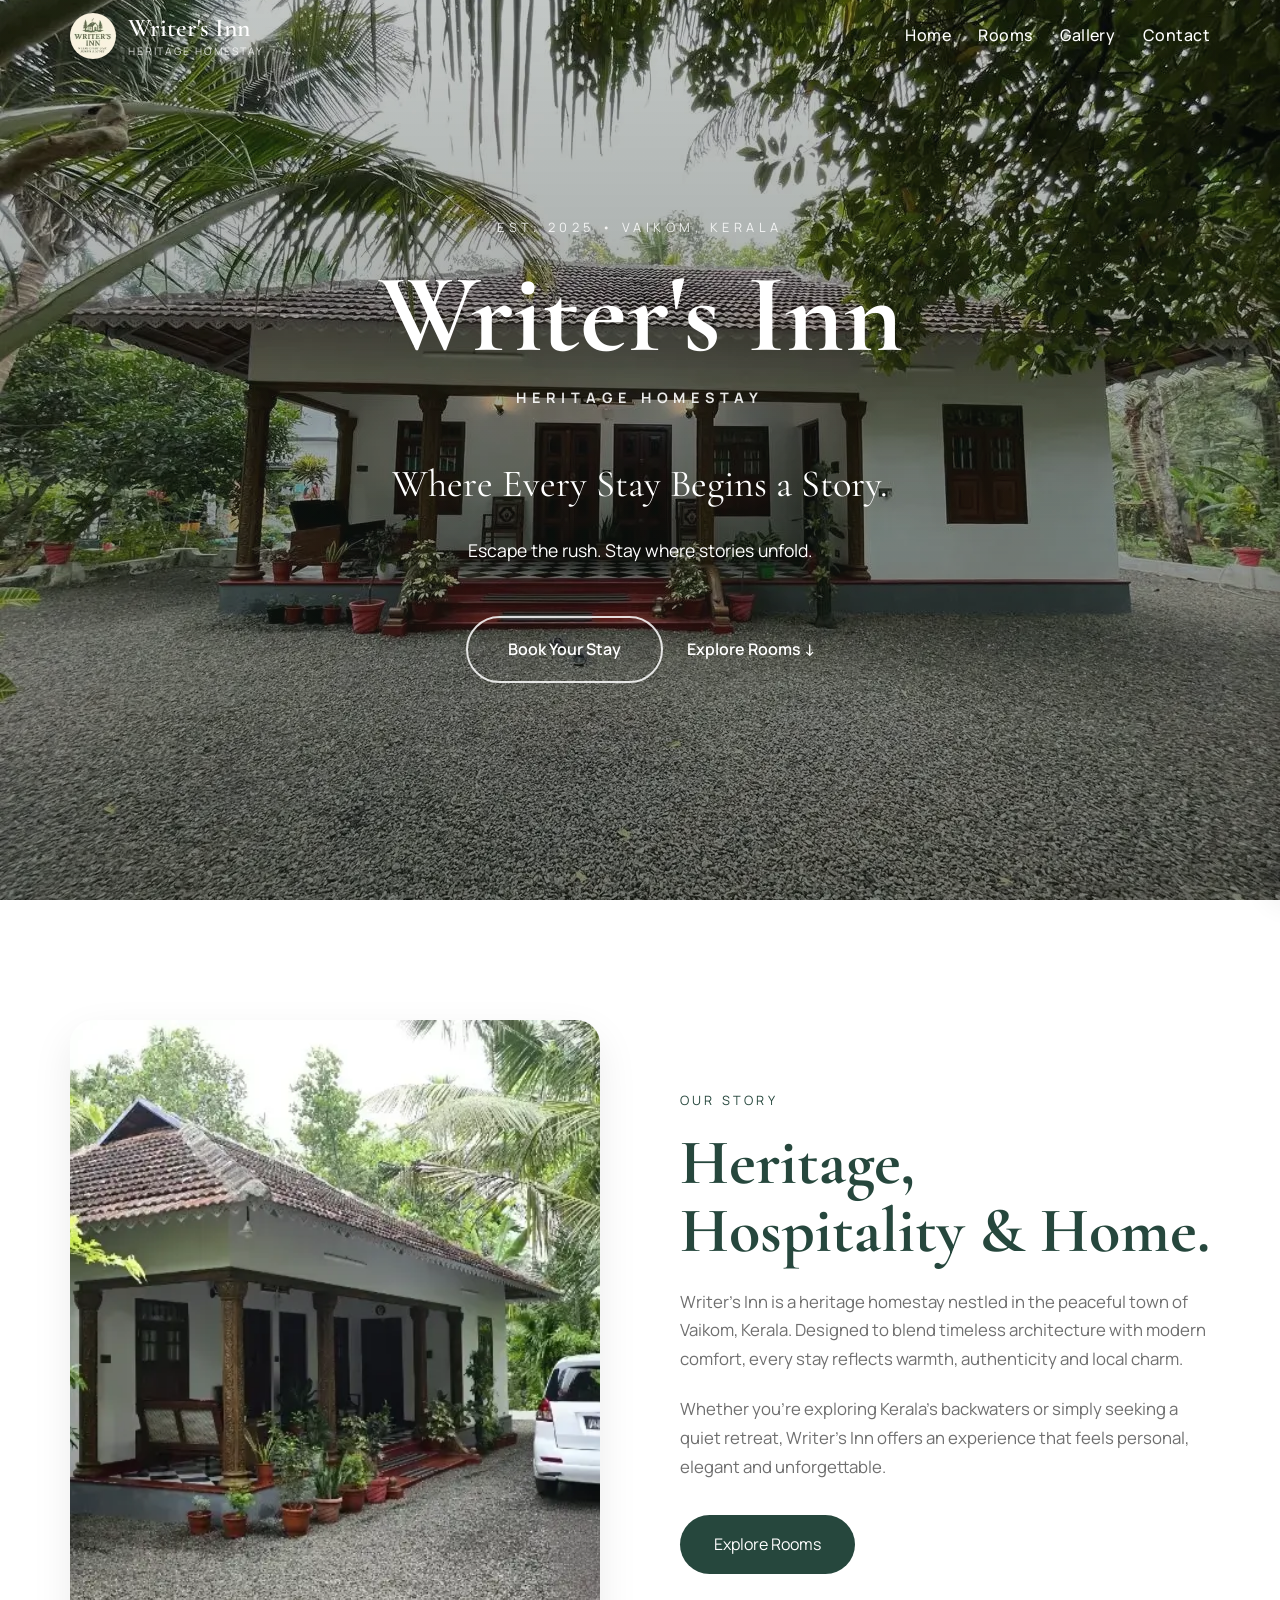
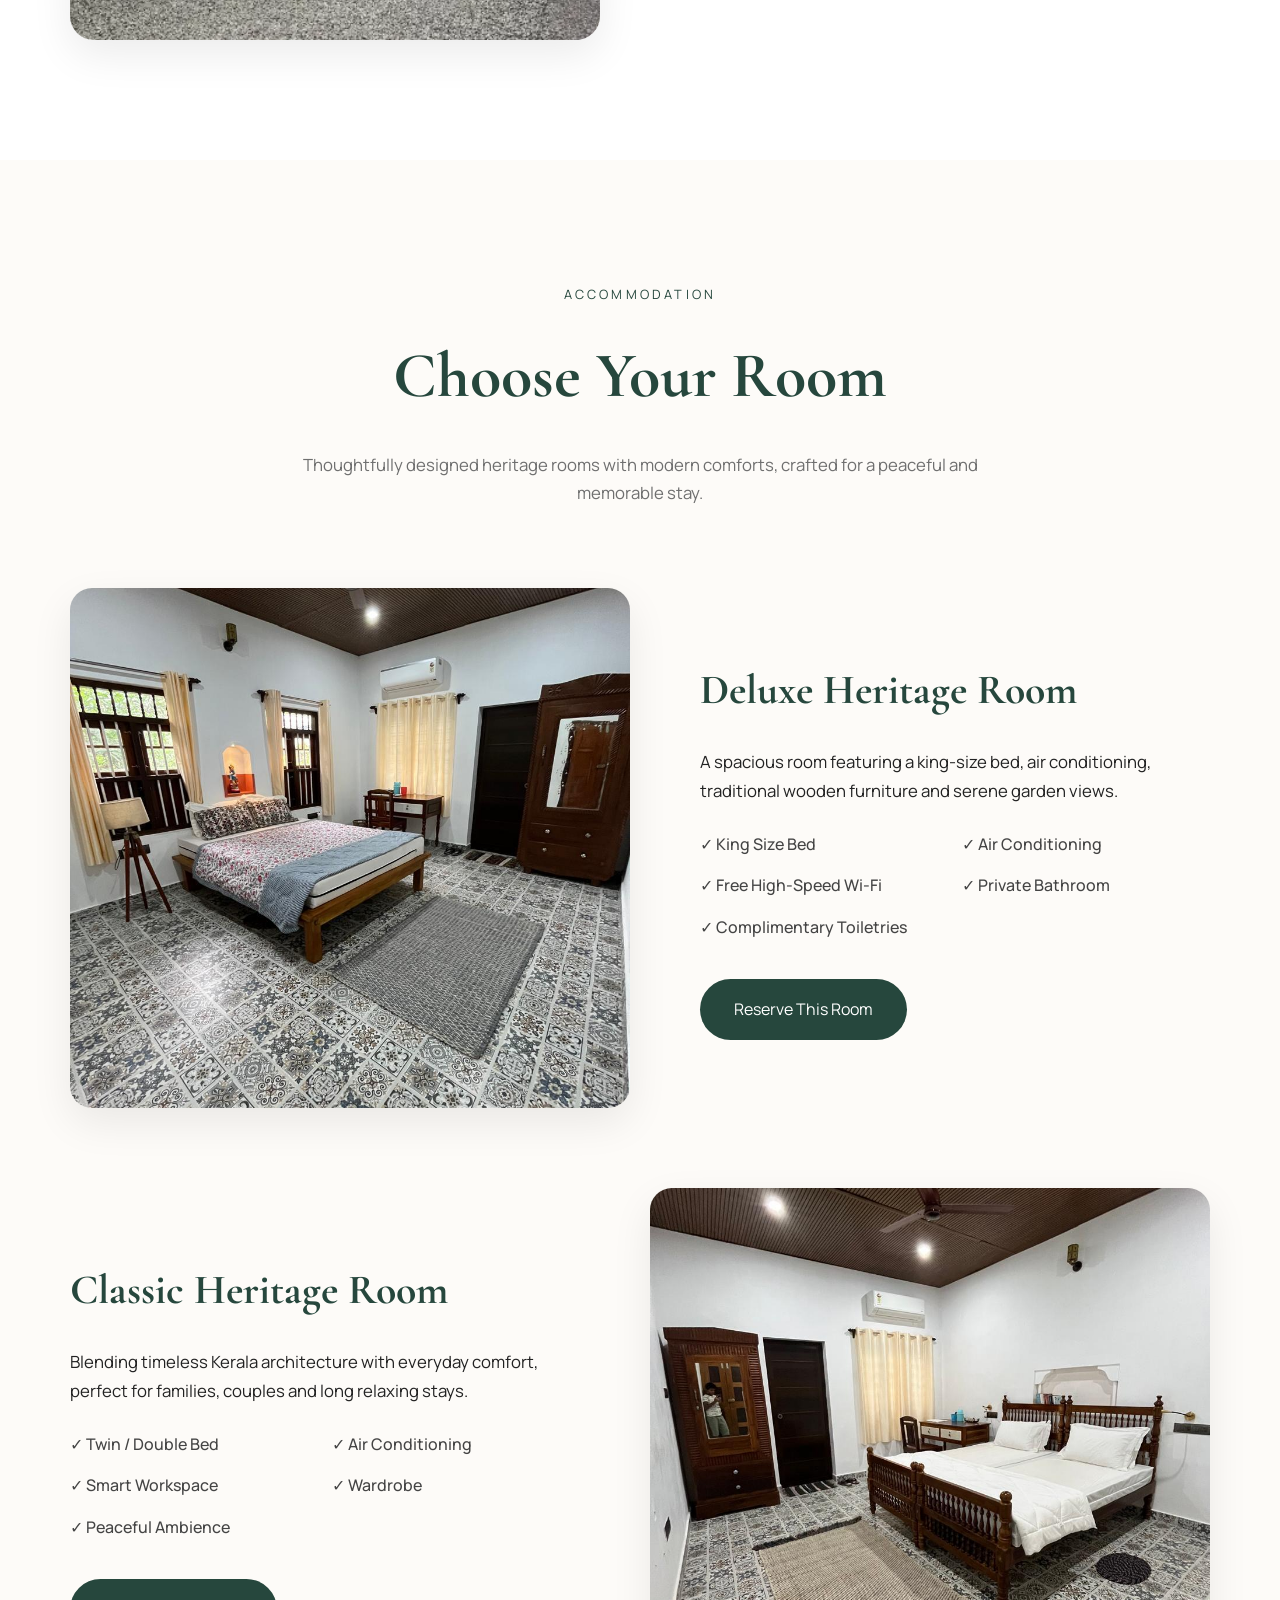
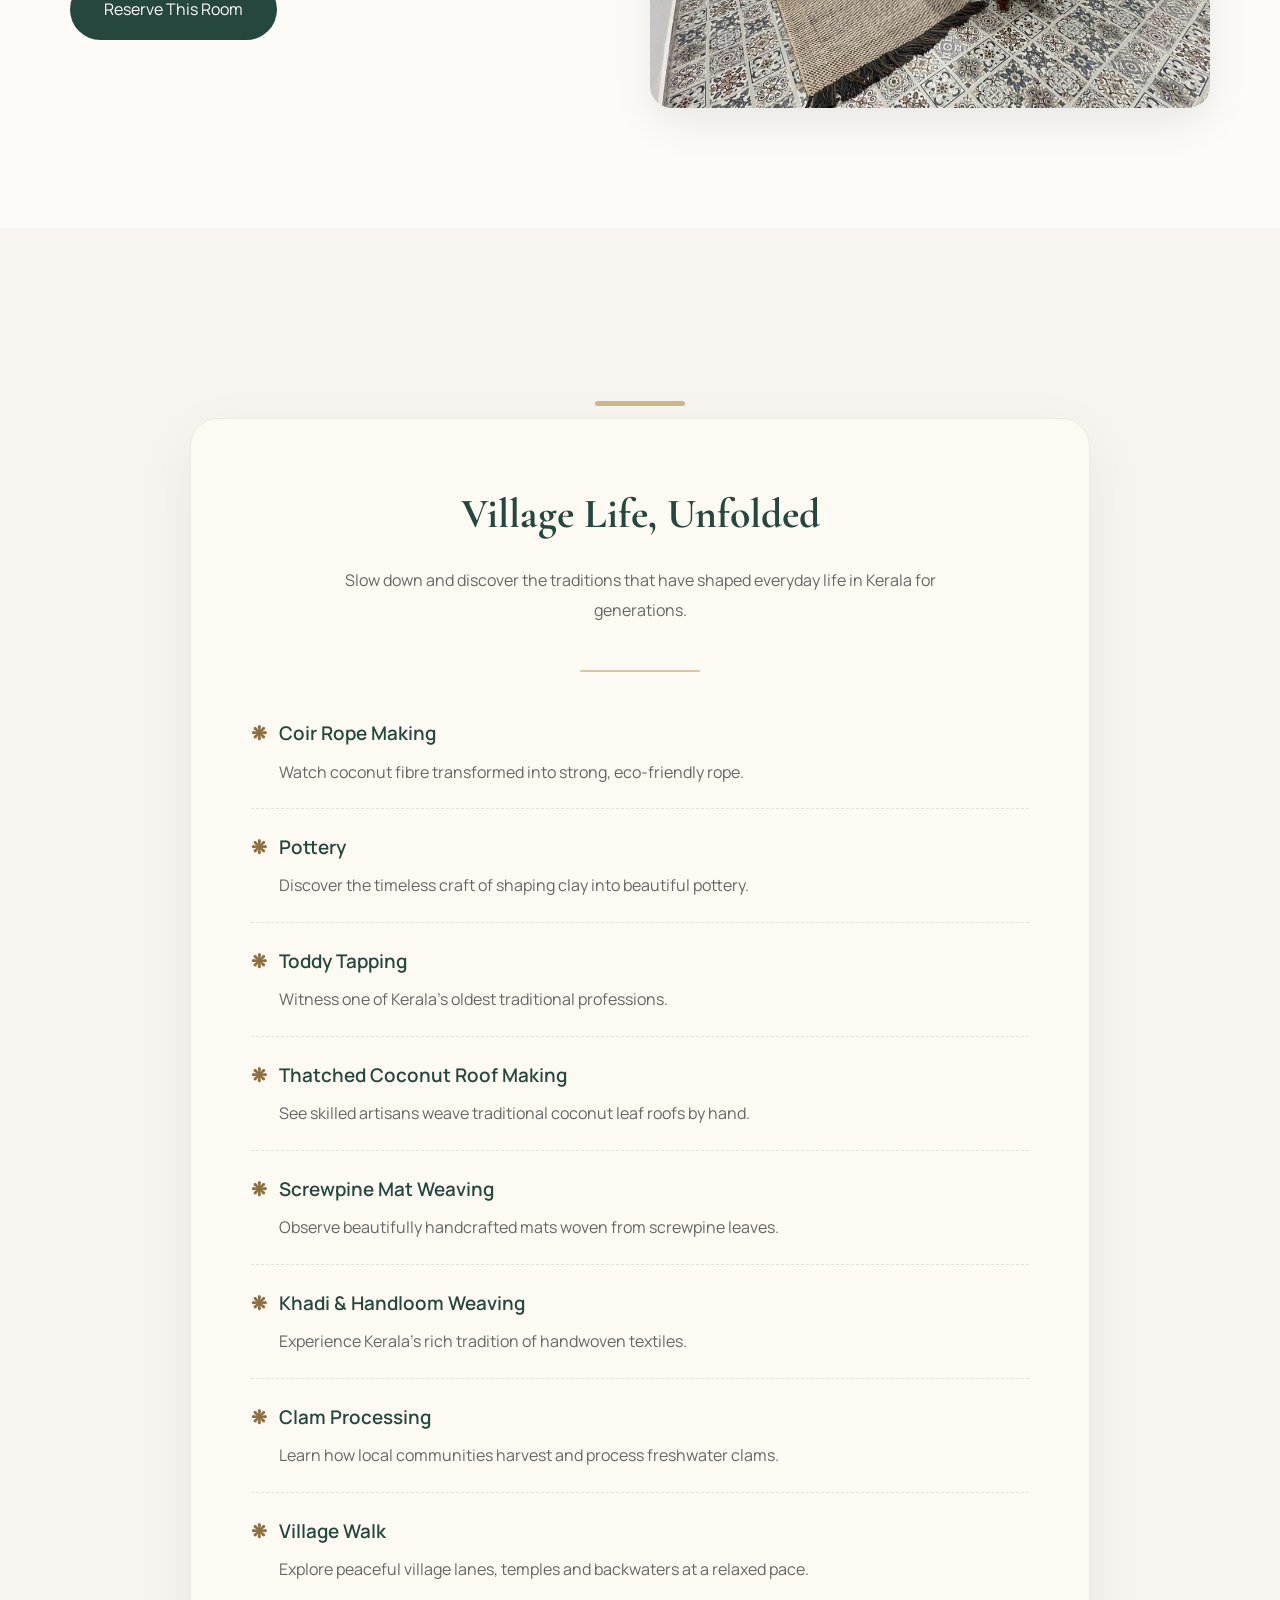
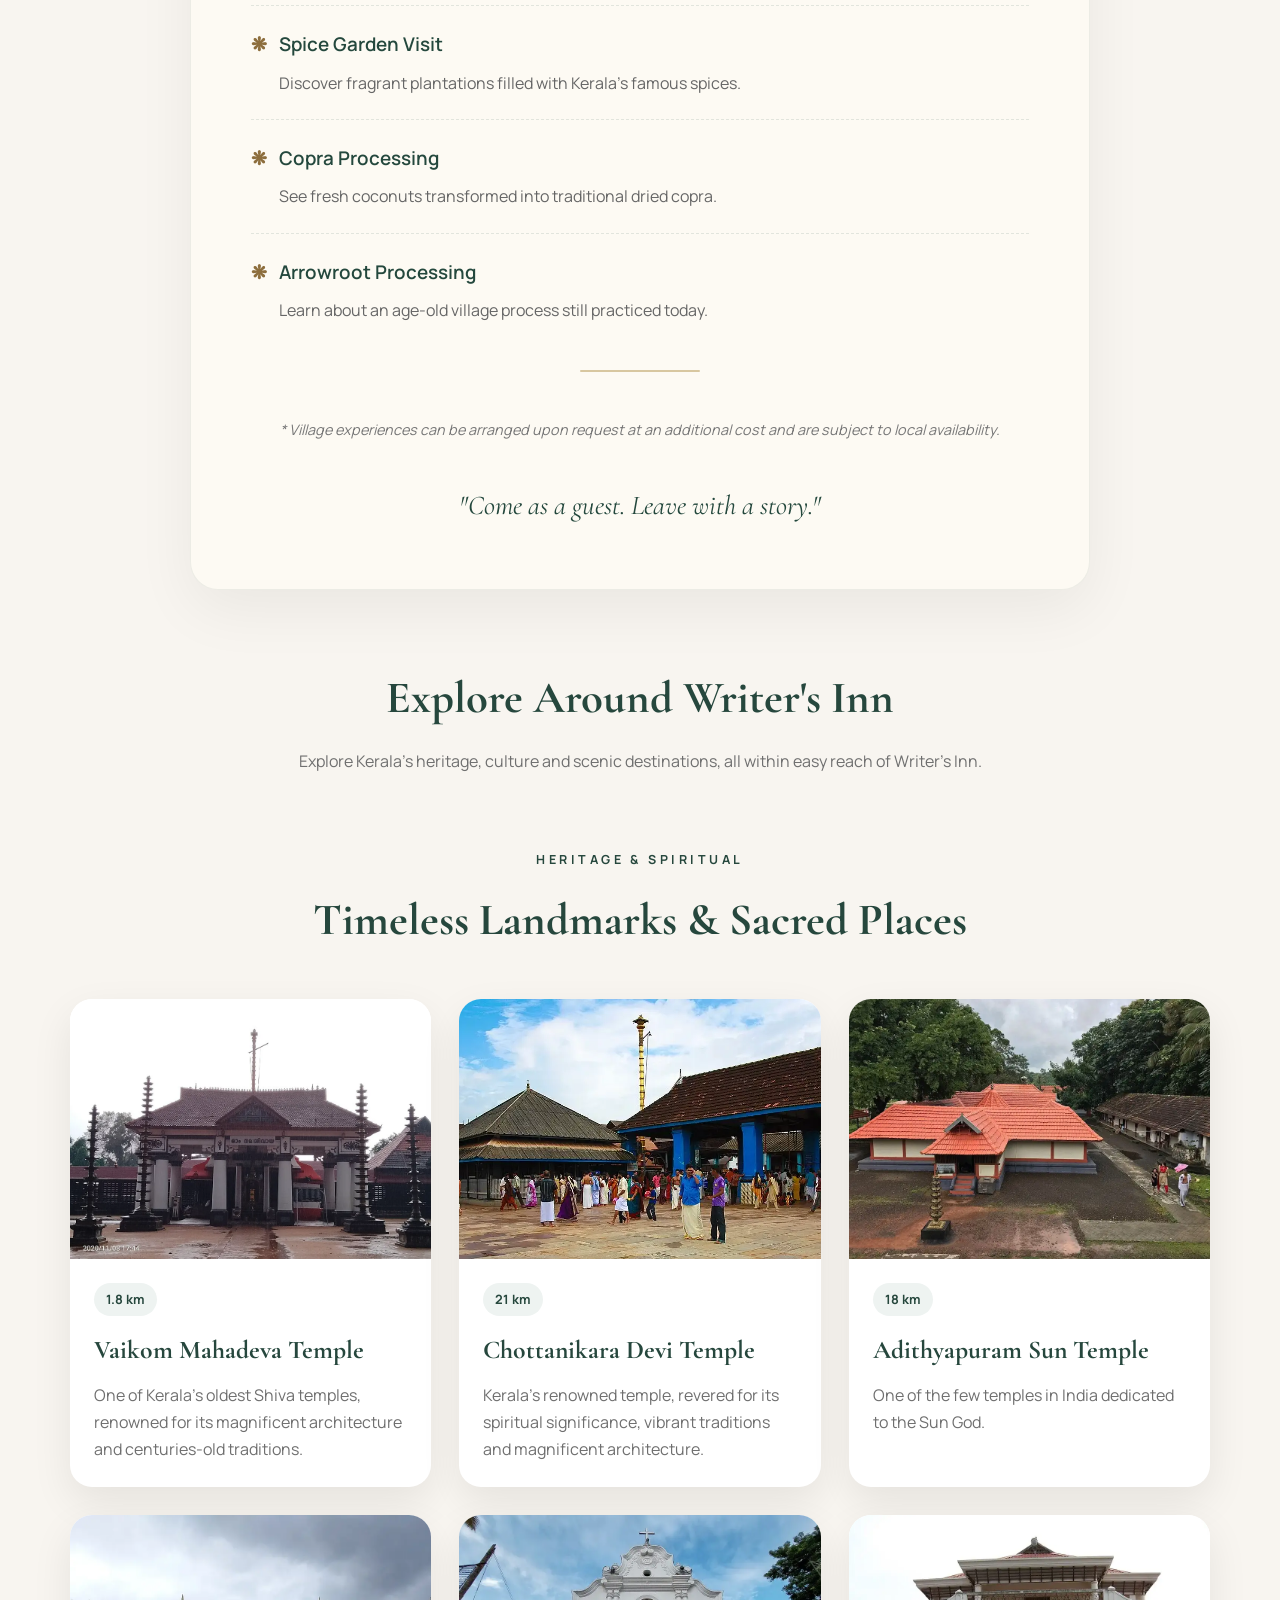
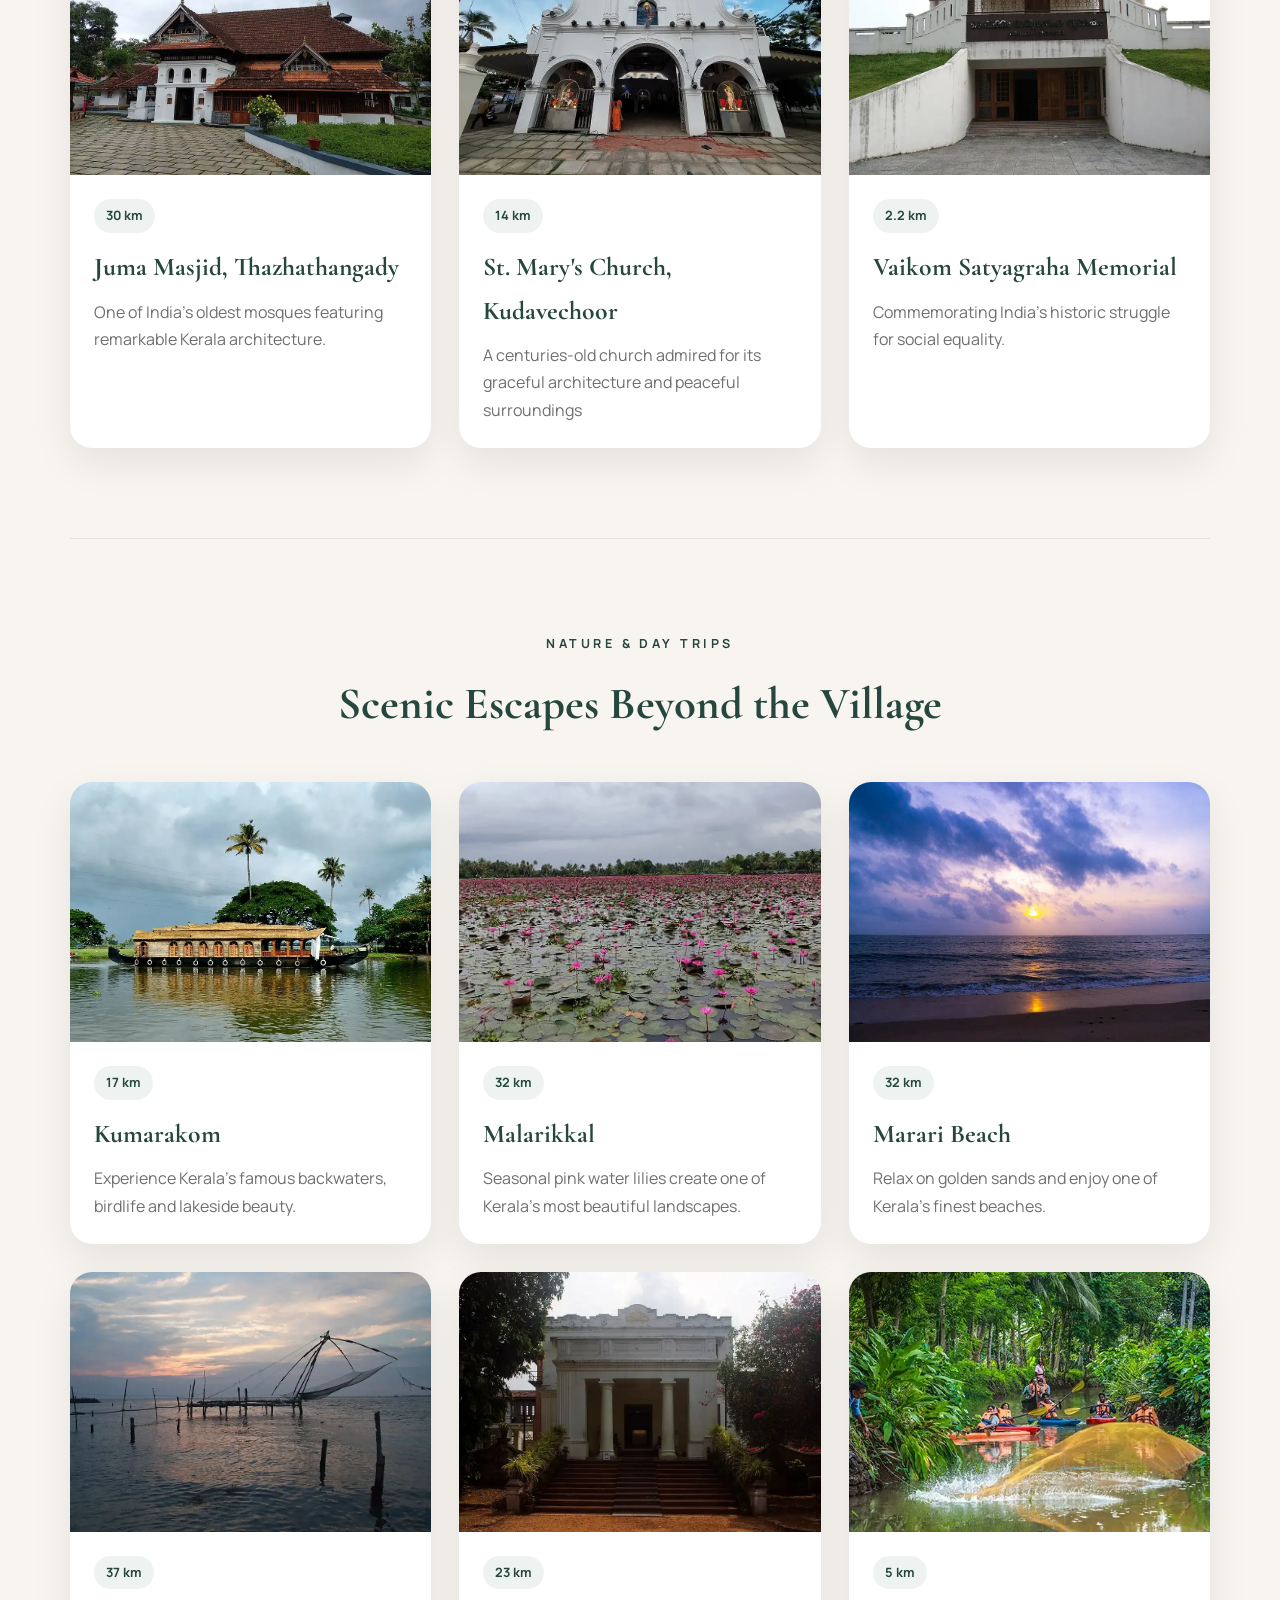
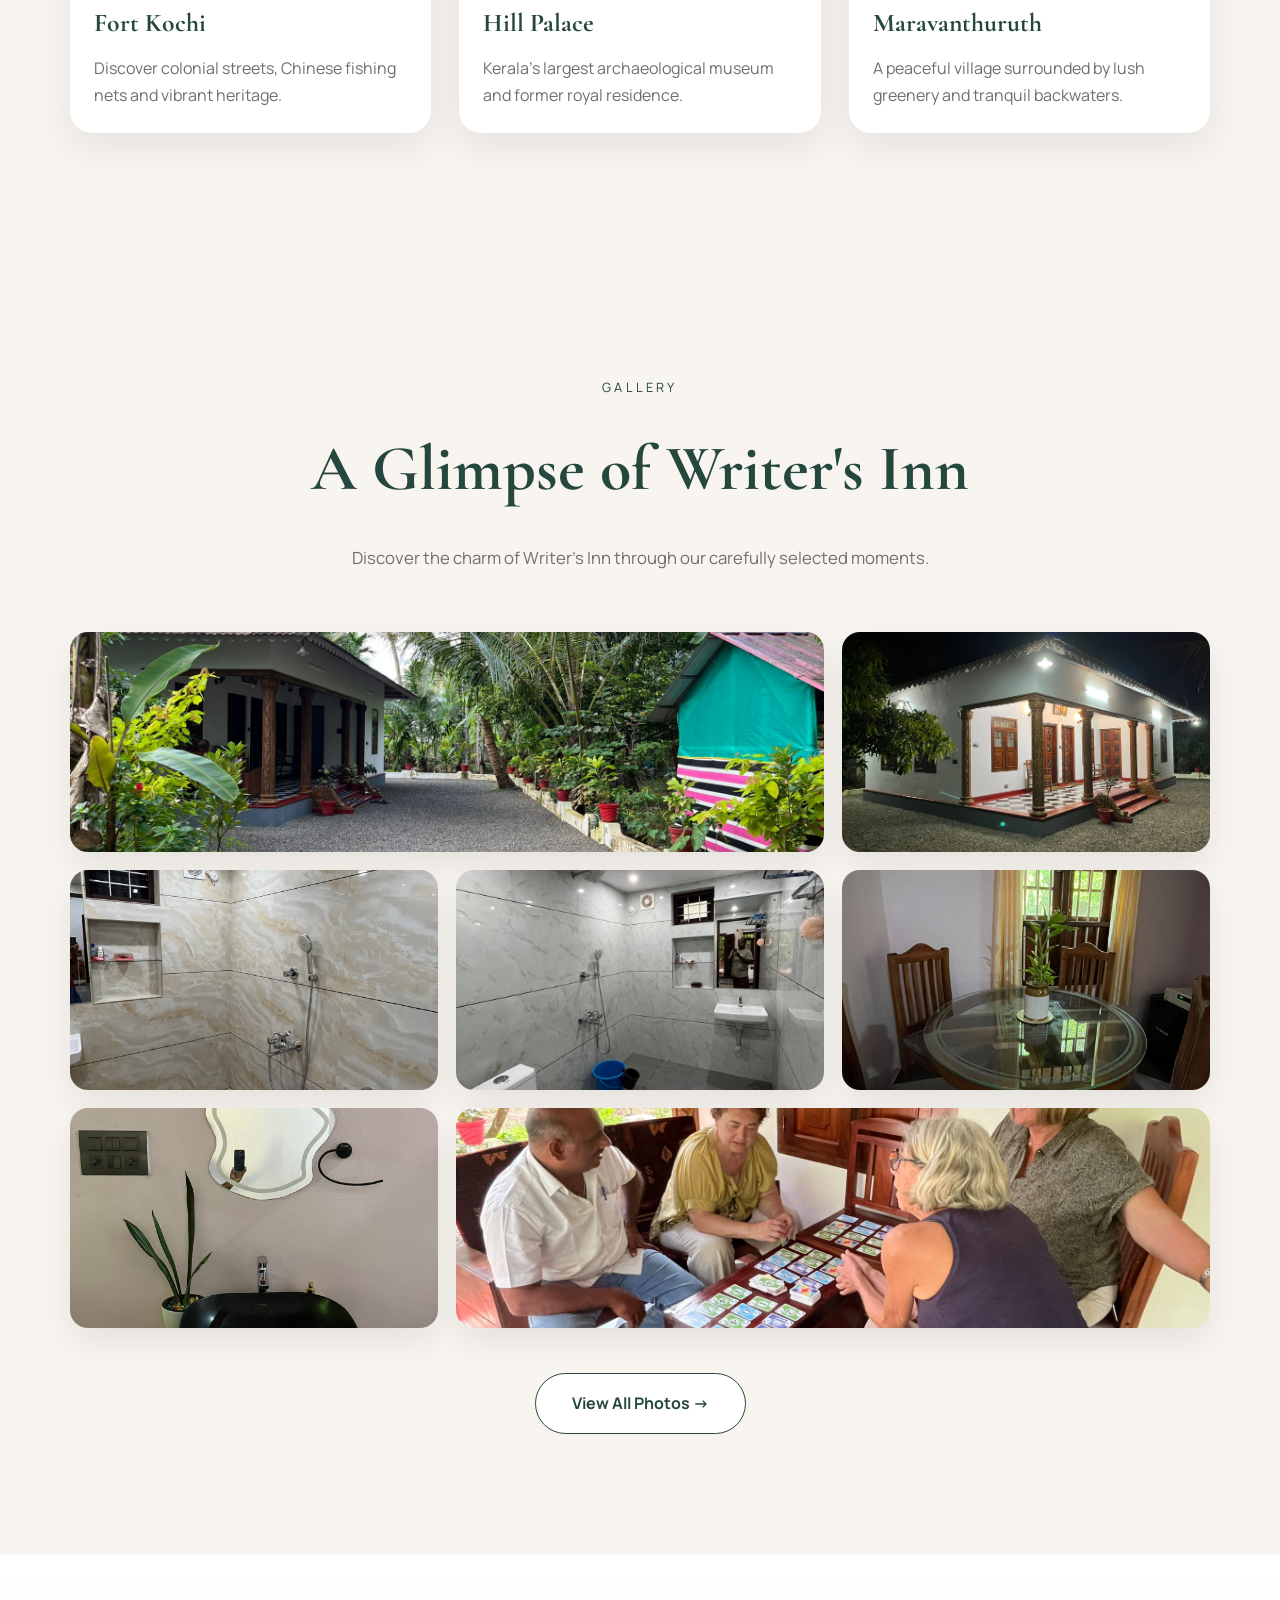
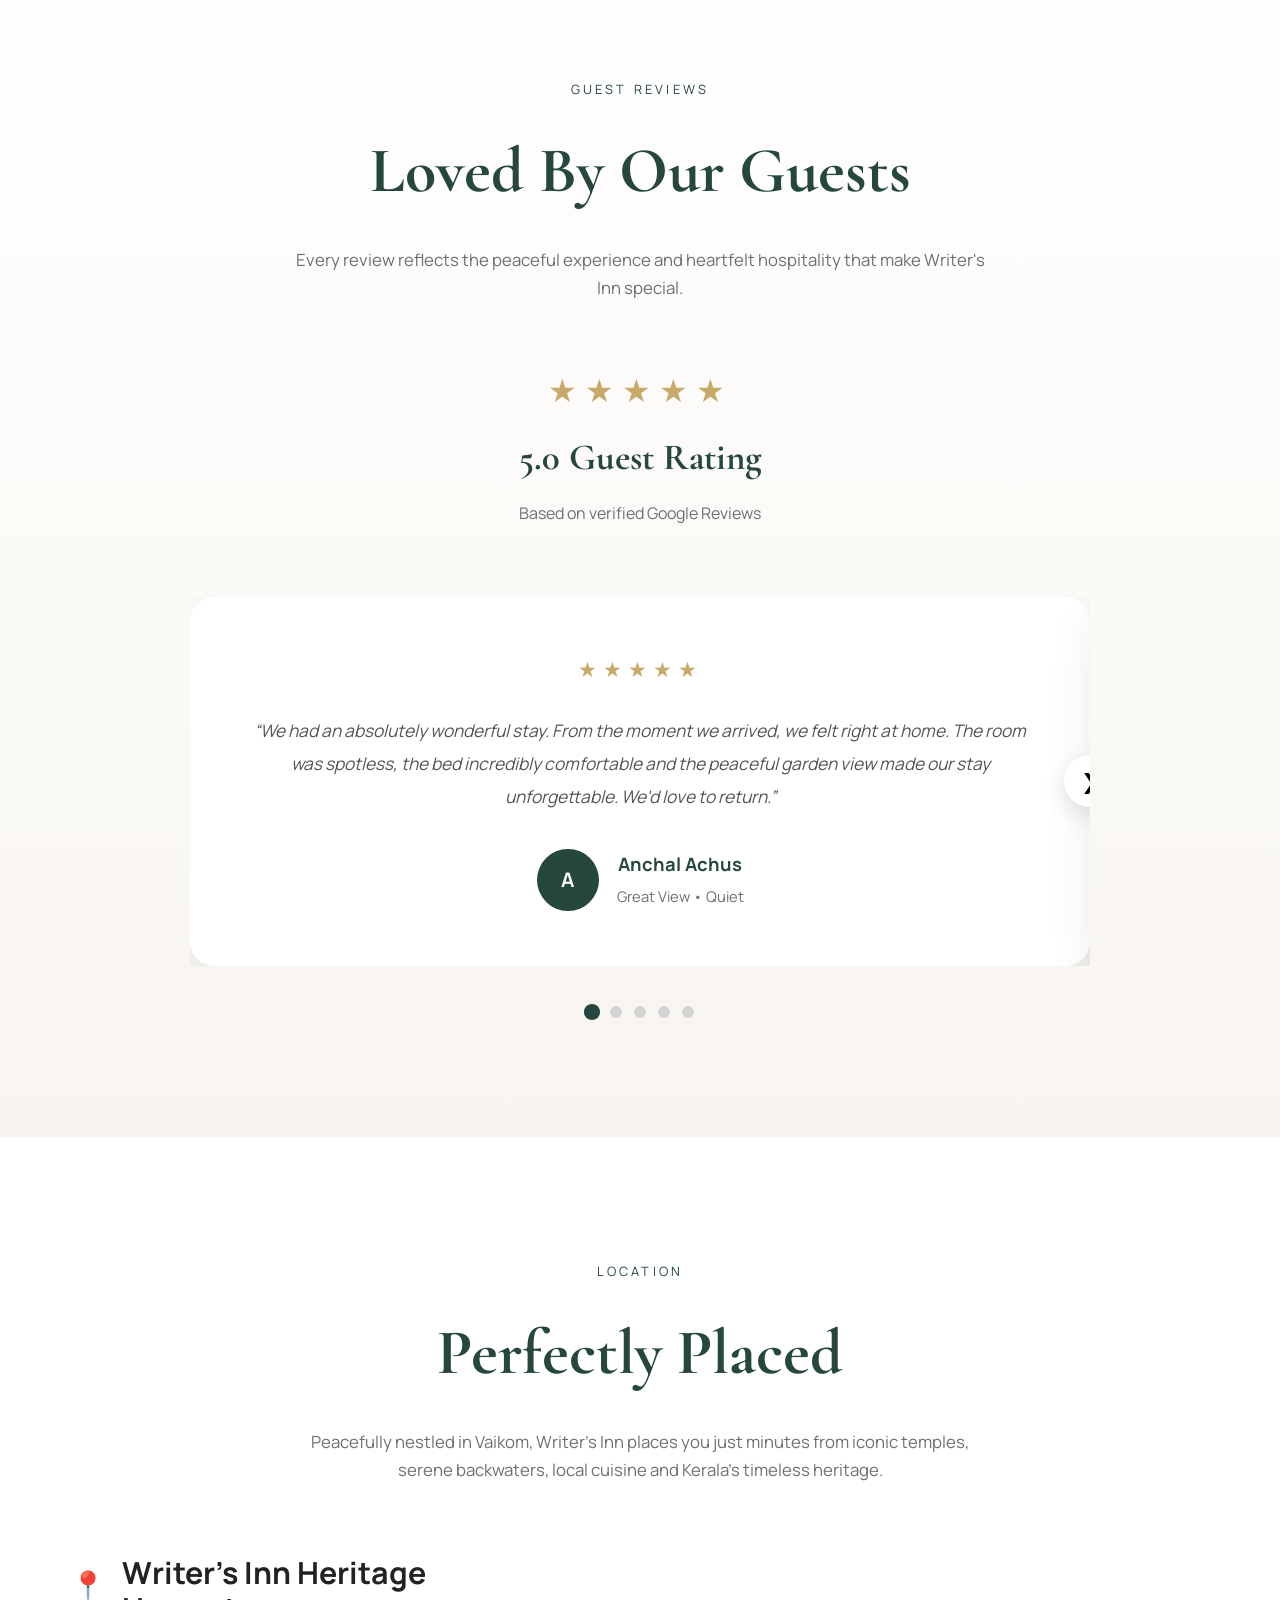
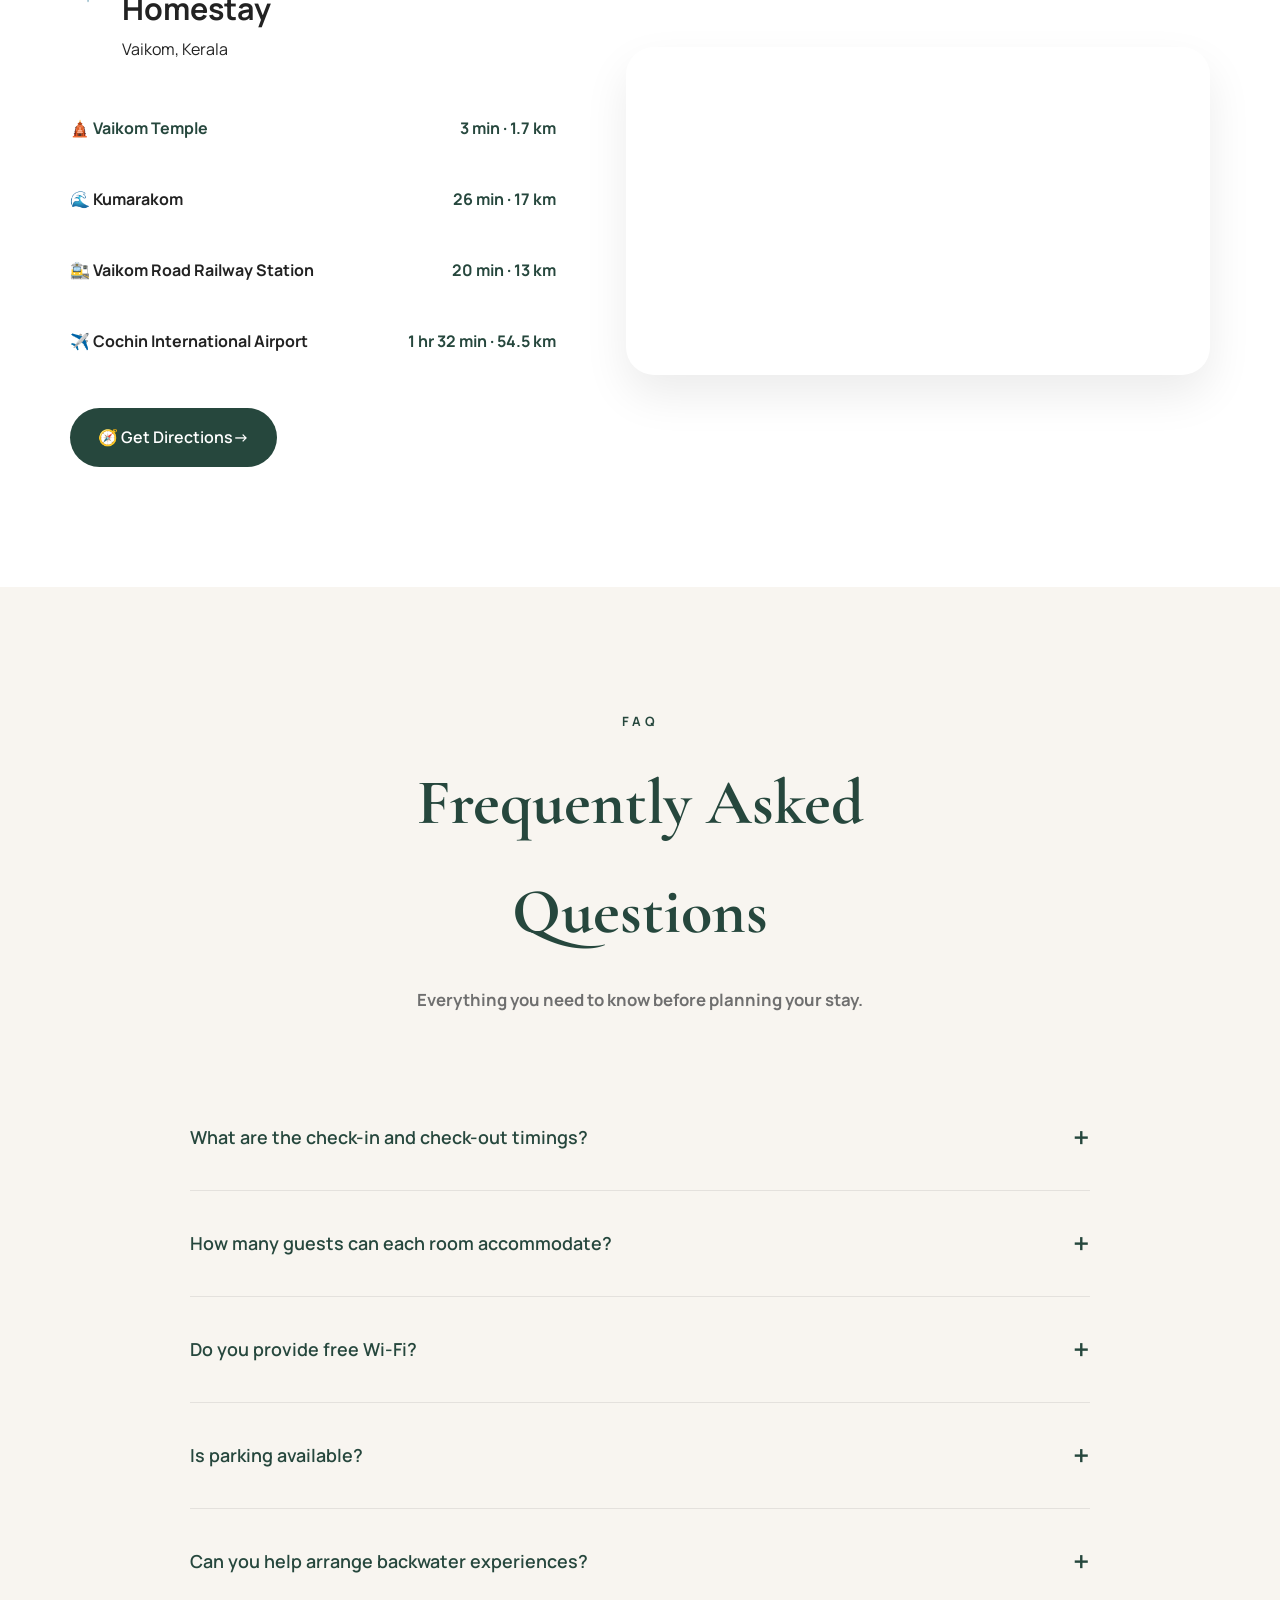
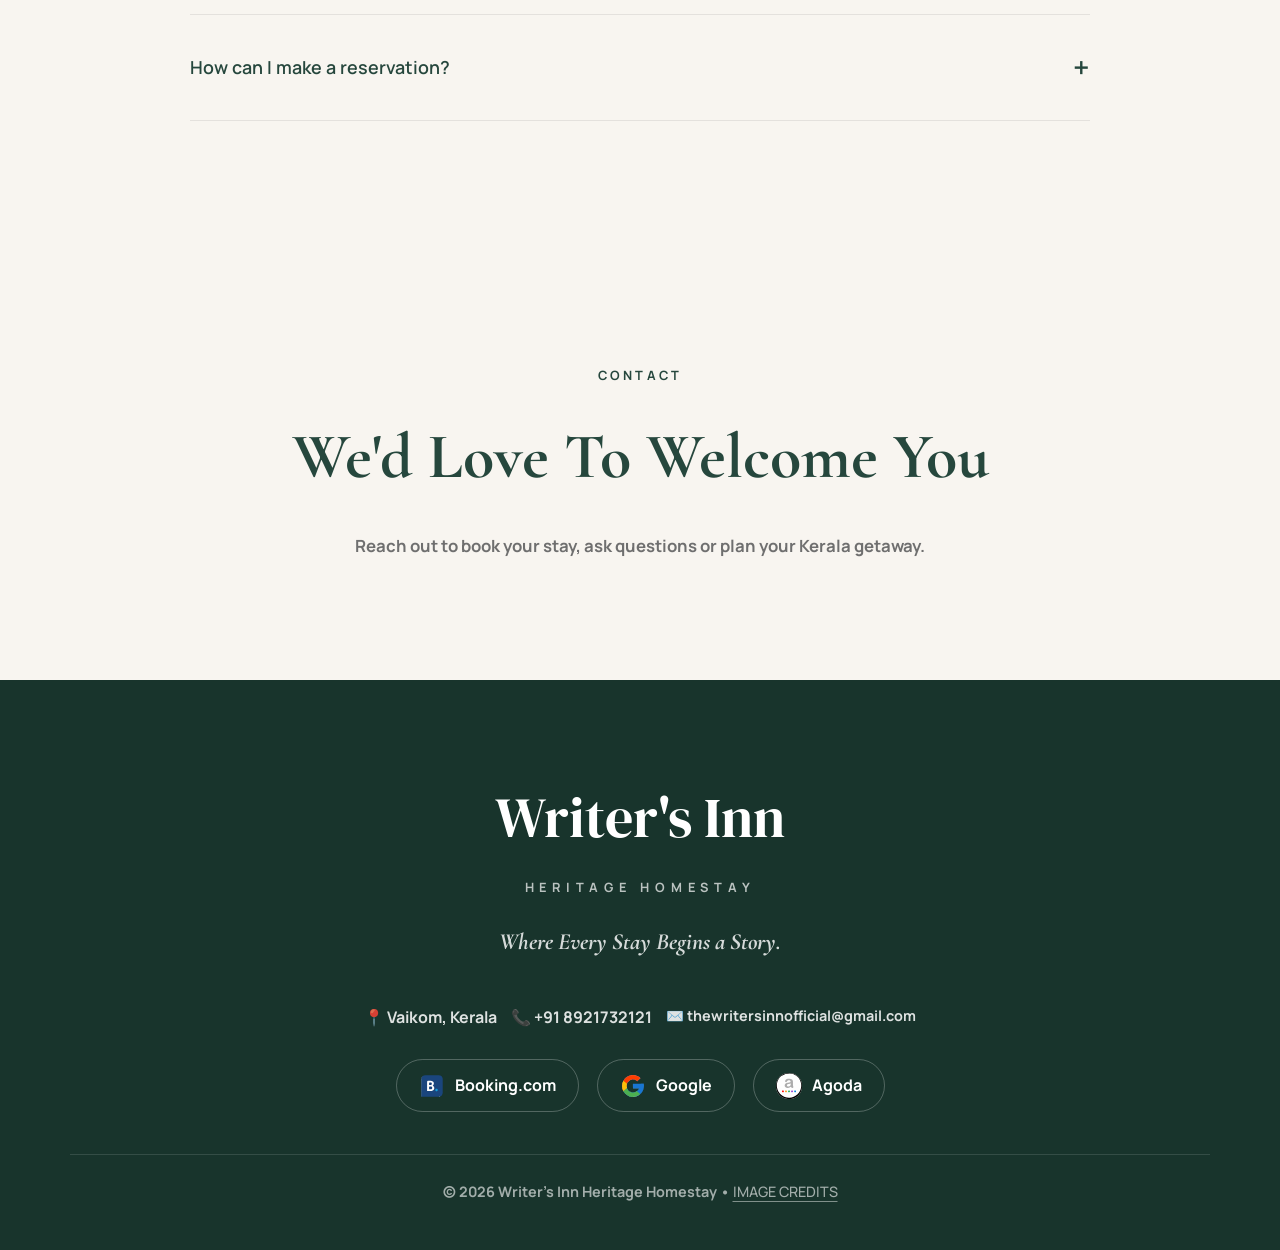
==== commit 26e8938a: "Heritage Update" ====
--- a/index.html
+++ b/index.html
@@ -27,11 +27,11 @@
 
 <meta name="theme-color" content="#26473D">    
 
-    <link rel="icon" type="image/x-icon" href="assets/icons/favicon.ico">
-    <link rel="icon" type="image/svg+xml" href="assets/icons/favicon.svg">
-    <link rel="icon" type="image/png" sizes="96x96" href="assets/icons/favicon-96x96.png">
-    <link rel="apple-touch-icon" href="assets/icons/apple-touch-icon.png">
-    <link rel="manifest" href="assets/icons/site.webmanifest">
+   <link rel="icon" href="/assets/icons/favicon.ico" sizes="any">
+   <link rel="icon" type="image/svg+xml" href="/assets/icons/favicon.svg">
+   <link rel="icon" type="image/png" sizes="96x96" href="/assets/icons/favicon-96x96.png">
+   <link rel="apple-touch-icon" href="/assets/icons/apple-touch-icon.png">
+   <link rel="manifest" href="/assets/icons/site.webmanifest">
 
     <link rel="preconnect" href="https://fonts.googleapis.com">
 
@@ -40,6 +40,69 @@
 <link href="https://fonts.googleapis.com/css2?family=Cormorant+Garamond:wght@500;600;700&family=DM+Serif+Display:ital@0;1&family=Manrope:wght@400;500;600;700;800&display=swap" rel="stylesheet">
 
 <link rel="stylesheet" href="assets/css/style.css">
+
+<!-- Google tag (gtag.js) -->
+<script async src="https://www.googletagmanager.com/gtag/js?id=G-BQTTVPQ1NG"></script>
+<script>
+  window.dataLayer = window.dataLayer || [];
+  function gtag(){dataLayer.push(arguments);}
+  gtag('js', new Date());
+
+  gtag('config', 'G-BQTTVPQ1NG');
+</script>
+
+<script type="application/ld+json">
+{
+  "@context": "https://schema.org",
+  "@type": "LodgingBusiness",
+  "@id": "https://writersinn.in/#business",
+  "name": "Writer's Inn Heritage Homestay",
+  "alternateName": "Writer's Inn",
+  "url": "https://writersinn.in",
+  "image": [
+    "https://writersinn.in/assets/images/hero.webp",
+    "https://writersinn.in/assets/images/story.webp",
+    "https://writersinn.in/assets/images/logo.webp"
+  ],
+  "logo": "https://writersinn.in/assets/images/logo.webp",
+  "telephone": "+91 8921732121",
+  "email": "thewritersinnofficial@gmail.com",
+  "priceRange": "₹₹",
+  "currenciesAccepted": "INR",
+  "paymentAccepted": "Cash, UPI",
+  "address": {
+    "@type": "PostalAddress",
+    "streetAddress": "SH15, Opposite KSBC",
+    "addressLocality": "Vaikom",
+    "addressRegion": "Kerala",
+    "postalCode": "686141",
+    "addressCountry": "IN"
+  },
+  "hasMap": "https://maps.app.goo.gl/GF7gWjGD94vkSpaY9",
+  "openingHours": "Mo-Su 00:00-23:59",
+  "checkinTime": "12:00",
+  "checkoutTime": "11:00",
+  "amenityFeature": [
+    {
+      "@type": "LocationFeatureSpecification",
+      "name": "Free Wi-Fi",
+      "value": true
+    },
+    {
+      "@type": "LocationFeatureSpecification",
+      "name": "Air Conditioning",
+      "value": true
+    },
+    {
+      "@type": "LocationFeatureSpecification",
+      "name": "Free Parking",
+      "value": true
+    }
+  ]
+}
+</script>
+
+<link rel="canonical" href="https://writersinn.in/">
 
 </head>
 
@@ -433,154 +496,243 @@
 <!-- CONTINUE IN PART 2 -->
 
 <!-- =====================================================
+EXPERIENCES
+===================================================== -->
+
+<section class="discover" id="discover">
+    <div class="container">
+
+<div class="village-paper reveal">
+
+    <div class="paper-header">
+
+        <h4>Village Life, Unfolded</h4>
+
+        <p>
+            Slow down and discover the traditions that have shaped everyday life
+            in Kerala for generations.
+        </p>
+
+    </div>
+
+    <div class="paper-divider"></div>
+
+    <div class="paper-list">
+
+        <div class="paper-item">
+            <h5>Coir Rope Making</h5>
+            <p>Watch coconut fibre transformed into strong, eco-friendly rope.</p>
+        </div>
+
+        <div class="paper-item">
+            <h5>Pottery</h5>
+            <p>Discover the timeless craft of shaping clay into beautiful pottery.</p>
+        </div>
+
+        <div class="paper-item">
+            <h5>Toddy Tapping</h5>
+            <p>Witness one of Kerala's oldest traditional professions.</p>
+        </div>
+
+        <div class="paper-item">
+            <h5>Thatched Coconut Roof Making</h5>
+            <p>See skilled artisans weave traditional coconut leaf roofs by hand.</p>
+        </div>
+
+        <div class="paper-item">
+            <h5>Screwpine Mat Weaving</h5>
+            <p>Observe beautifully handcrafted mats woven from screwpine leaves.</p>
+        </div>
+
+        <div class="paper-item">
+            <h5>Khadi & Handloom Weaving</h5>
+            <p>Experience Kerala's rich tradition of handwoven textiles.</p>
+        </div>
+
+        <div class="paper-item">
+            <h5>Clam Processing</h5>
+            <p>Learn how local communities harvest and process freshwater clams.</p>
+        </div>
+
+        <div class="paper-item">
+            <h5>Village Walk</h5>
+            <p>Explore peaceful village lanes, temples and backwaters at a relaxed pace.</p>
+        </div>
+
+        <div class="paper-item">
+            <h5>Spice Garden Visit</h5>
+            <p>Discover fragrant plantations filled with Kerala's famous spices.</p>
+        </div>
+
+        <div class="paper-item">
+            <h5>Copra Processing</h5>
+            <p>See fresh coconuts transformed into traditional dried copra.</p>
+        </div>
+
+        <div class="paper-item">
+            <h5>Arrowroot Processing</h5>
+            <p>Learn about an age-old village process still practiced today.</p>
+        </div>
+
+    </div>
+
+    <div class="paper-divider"></div>
+
+    <p class="paper-note">
+        * Village experiences can be arranged upon request at an additional cost
+        and are subject to local availability.
+    </p>
+
+    <p class="paper-quote">
+        "Come as a guest. Leave with a story."
+    </p>
+
+</div>
+
+<!-- ================= ATTRACTIONS ================= -->
+
+<div class="discover-group">
+
+<div class="discover-heading reveal">
+<h3>Explore Around Writer's Inn</h3>
+<p>
+Explore Kerala's heritage, culture and scenic destinations, all within easy reach of Writer's Inn.
+</p>
+</div>
+
+<div class="discover-subheading reveal">
+<span>HERITAGE & SPIRITUAL</span>
+<h4>Timeless Landmarks & Sacred Places</h4>
+</div>
+
+<div class="discover-grid">
+    
+<article class="discover-card">
+<img src="assets/images/discover/attractions/vaikom-temple.webp" alt="Vaikom Mahadeva Temple">
+<div class="discover-content">
+<span>1.8 km</span>
+<h4>Vaikom Mahadeva Temple</h4>
+<p>One of Kerala's oldest Shiva temples, renowned for its magnificent architecture and centuries-old traditions.</p>
+</div>
+</article>
+
+<article class="discover-card">
+<img src="assets/images/discover/attractions/chottanikkara.webp" alt="Chottanikara Bhagavathy Temple">
+<div class="discover-content">
+<span>21 km</span>
+<h4>Chottanikara Devi Temple</h4>
+<p>Kerala's renowned temple, revered for its spiritual significance, vibrant traditions and magnificent architecture.</p>
+</div>
+</article>
+
+<article class="discover-card">
+<img src="assets/images/discover/attractions/sun-temple.webp" alt="Adithyapuram Sun Temple">
+<div class="discover-content">
+<span>18 km</span>
+<h4>Adithyapuram Sun Temple</h4>
+<p>One of the few temples in India dedicated to the Sun God.</p>
+</div>
+</article>
+
+<article class="discover-card">
+<img src="assets/images/discover/attractions/juma-masjid.webp" alt="Juma Masjid">
+<div class="discover-content">
+<span>30 km</span>
+<h4>Juma Masjid, Thazhathangady</h4>
+<p>One of India's oldest mosques featuring remarkable Kerala architecture.</p>
+</div>
+</article>
+
+<article class="discover-card">
+<img src="assets/images/discover/attractions/vechoor-church.webp" alt="Mary Immaculate Church">
+<div class="discover-content">
+<span>14 km</span>
+<h4>St. Mary's Church, Kudavechoor</h4>
+<p>A centuries-old church admired for its graceful architecture and peaceful surroundings</p>
+</div>
+</article>
+
+<article class="discover-card">
+<img src="assets/images/discover/attractions/satyagraha.webp" alt="Vaikom Satyagraha Memorial">
+<div class="discover-content">
+<span>2.2 km</span>
+<h4>Vaikom Satyagraha Memorial</h4>
+<p>Commemorating India's historic struggle for social equality.</p>
+</div>
+</article>
+
+</div>
+
+<div class="discover-divider"></div>
+
+<div class="discover-subheading">
+<span>NATURE & DAY TRIPS</span>
+<h4>Scenic Escapes Beyond the Village</h4>
+</div>
+
+<div class="discover-grid">
+
+<article class="discover-card">
+<img src="assets/images/discover/attractions/kumarakom.webp" alt="Kumarakom">
+<div class="discover-content">
+<span>17 km</span>
+<h4>Kumarakom</h4>
+<p>Experience Kerala's famous backwaters, birdlife and lakeside beauty.</p>
+</div>
+</article>
+
+<article class="discover-card">
+<img src="assets/images/discover/attractions/malarikkal.webp" alt="Malarikkal">
+<div class="discover-content">
+<span>32 km</span>
+<h4>Malarikkal</h4>
+<p>Seasonal pink water lilies create one of Kerala's most beautiful landscapes.</p>
+</div>
+</article>
+
+<article class="discover-card">
+<img src="assets/images/discover/attractions/marari.webp" alt="Marari Beach">
+<div class="discover-content">
+<span>32 km</span>
+<h4>Marari Beach</h4>
+<p>Relax on golden sands and enjoy one of Kerala's finest beaches.</p>
+</div>
+</article>
+
+<article class="discover-card">
+<img src="assets/images/discover/attractions/fort-kochi.webp" alt="Fort Kochi">
+<div class="discover-content">
+<span>37 km</span>
+<h4>Fort Kochi</h4>
+<p>Discover colonial streets, Chinese fishing nets and vibrant heritage.</p>
+</div>
+</article>
+
+<article class="discover-card">
+<img src="assets/images/discover/attractions/hill-palace.webp" alt="Hill Palace">
+<div class="discover-content">
+<span>23 km</span>
+<h4>Hill Palace</h4>
+<p>Kerala's largest archaeological museum and former royal residence.</p>
+</div>
+</article>
+
+<article class="discover-card">
+<img src="assets/images/discover/attractions/maravanthuruth.webp" alt="Maravanthuruth">
+<div class="discover-content">
+<span>5 km</span>
+<h4>Maravanthuruth</h4>
+<p>A peaceful village surrounded by lush greenery and tranquil backwaters.</p>
+</div>
+</article>
+
+</div>
+
+</section>
+
+<!-- =====================================================
 GALLERY
 ===================================================== -->
-
-<section
-id="experiences"
-class="experiences reveal">
-
-<div class="container">
-
-<div class="section-header">
-
-<span>
-
-EXPERIENCES
-
-</span>
-
-<h2>
-
-Experience Kerala,
-Not Just A Stay
-
-</h2>
-
-<p>
-
-Slow mornings, peaceful canals and authentic village life—
-discover what makes Writer's Inn truly memorable.
-
-</p>
-
-</div>
-
-<div class="experience-grid">
-
-<div class="experience-card">
-
-<div class="experience-icon">🚣</div>
-
-<h3>
-
-Backwater Rides
-
-</h3>
-
-<p>
-
-Glide through Kerala's peaceful canals on traditional country boats.
-
-</p>
-
-</div>
-
-<div class="experience-card">
-
-<div class="experience-icon">🌴</div>
-
-<h3>
-
-Village Walks
-
-</h3>
-
-<p>
-
-Explore quiet streets, heritage homes and local culture around Vaikom.
-
-</p>
-
-</div>
-
-<div class="experience-card">
-
-<div class="experience-icon">🏡</div>
-
-<h3>
-
-Heritage Living
-
-</h3>
-
-<p>
-
-Experience the warmth and charm of a traditional Kerala home.
-
-</p>
-
-</div>
-
-<div class="experience-card">
-
-<div class="experience-icon">🌅</div>
-
-<h3>
-
-Peaceful Evenings
-
-</h3>
-
-<p>
-
-Relax in calm surroundings far away from busy city life.
-
-</p>
-
-</div>
-
-<div class="experience-card">
-
-<div class="experience-icon">☕</div>
-
-<h3>
-
-Morning Tea
-
-</h3>
-
-<p>
-
-Begin every day with peaceful mornings and authentic hospitality.
-
-</p>
-
-</div>
-
-<div class="experience-card">
-
-<div class="experience-icon">📍</div>
-
-<h3>
-
-Perfect Location
-
-</h3>
-
-<p>
-
-Close to Vaikom Temple, Kumarakom and Kerala's beautiful backwaters.
-
-</p>
-
-</div>
-
-</div>
-
-</div>
-
-</section>
 
 <section id="gallery" class="gallery reveal">
 
@@ -882,7 +1034,7 @@
 
         <span><strong>🛕 Vaikom Temple</strong></span>
 
-        <strong>6 min · 2.7 km</small>
+        <strong>3 min · 1.7 km</small>
 
     </div>
 
@@ -890,7 +1042,7 @@
 
         <span>🌊 Kumarakom</span>
 
-        <strong>35 min · 19.6 km</small>
+        <strong>26 min · 17 km</small>
 
     </div>
 
@@ -898,7 +1050,7 @@
 
         <span>🚉 Vaikom Road Railway Station</span>
 
-        <strong>23 min · 13 km</small>
+        <strong>20 min · 13 km</small>
 
     </div>
 
@@ -906,7 +1058,7 @@
 
         <span>✈️ Cochin International Airport</span>
 
-        <strong>1 hr 34 min · 54.5 km</small>
+        <strong>1 hr 32 min · 54.5 km</small>
 
     </div>
 
@@ -1215,7 +1367,13 @@
 
         <div class="footer-bottom">
 
-            © 2025 Writer's Inn Heritage Homestay • Crafted with ❤️ in Kerala
+            © 2026 Writer's Inn Heritage Homestay • 
+
+            <a href="credits.html" class="footer-credit">
+
+            IMAGE CREDITS
+
+        </a>
 
         </div>
 
--- a/assets/css/style.css
+++ b/assets/css/style.css
@@ -105,7 +105,7 @@
 
 .container{
 
-    width:min(92%,1200px);
+    width:min(92%,1140px);
 
     margin:auto;
 
@@ -1271,94 +1271,619 @@
 }
 
 /*=========================================================
-EXPERIENCES
+DISCOVER VAIKOM
 =========================================================*/
 
-.experiences{
-
-background:var(--cream);
-
-}
-
-.experience-grid{
-
-display:grid;
-
-grid-template-columns:repeat(3,1fr);
-
-gap:28px;
-
-margin-top:70px;
-
-}
-
-.experience-card{
-
-background:white;
-
-padding:42px 34px;
-
-border-radius:22px;
-
-box-shadow:var(--shadow);
-
-transition:
-    transform .4s ease,
-    box-shadow .4s ease;
-
-text-align:center;
-
-}
-
-.experience-card:hover{
-
-    transform:translateY(-10px);
-
-    box-shadow:0 25px 50px rgba(0,0,0,.12);
-
-}
-
-.experience-icon{
-
-font-size:2.5rem;
-
-margin-bottom:20px;
-
-transition:transform .4s ease;
-
-}
-
-.experience-card:hover .experience-icon{
-
-    transform:scale(1.12);
-
-}
-
-.experience-card h3{
-
-font-family:var(--heading);
-
-font-size:2rem;
-
-color:var(--forest);
-
-margin-bottom:16px;
-
-}
-
-.experience-card p{
-
-color:var(--muted);
-
-}
-
-@media(max-width:900px){
-
-.experience-grid{
-
-grid-template-columns:1fr;
-
-}
+.discover{
+
+    background:var(--cream);
+
+}
+
+.discover-group{
+
+    margin-top:70px;
+
+}
+
+.discover-group + .discover-group{
+
+    margin-top:100px;
+
+}
+
+.discover-group + .discover-group{
+
+    margin-top:80px;
+
+    padding-top:80px;
+
+    border-top:1px solid rgba(0,0,0,.08);
+
+}
+
+.discover-heading{
+
+    text-align:center;
+
+    max-width:700px;
+
+    margin:0 auto 45px;
+
+}
+
+.discover-heading h3{
+
+    font-family:var(--heading);
+
+    font-size:clamp(2rem,4vw,2.8rem);
+
+    color:var(--forest);
+
+    margin-bottom:12px;
+
+}
+
+.discover-heading p{
+
+    color:var(--muted);
+
+}
+
+.discover-grid{
+
+    display:grid;
+
+    grid-template-columns:repeat(3,1fr);
+
+    gap:28px;
+
+    margin-top:35px;
+
+}
+
+.discover-card{
+
+    background:white;
+
+    border-radius:22px;
+
+    overflow:hidden;
+
+    box-shadow:var(--shadow);
+
+    transition:
+       transform .35s ease,
+        box-shadow .35s ease;
+
+}
+
+.discover-card:hover{
+
+    transform:translateY(-10px) scale(1.02);
+
+    box-shadow:0 24px 48px rgba(0,0,0,.12);
+
+}
+
+.discover-card img{
+
+    width:100%;
+
+    height:260px;
+
+    object-fit:cover;
+
+    transition:
+    transform .8s cubic-bezier(.22,1,.36,1),
+    filter .8s ease;
+
+}
+
+.discover-card{
+
+    position:relative;
+
+}
+
+.discover-card::before{
+
+    content:"";
+
+    position:absolute;
+
+    inset:0;
+
+    background:linear-gradient(
+        to top,
+        rgba(0,0,0,.28),
+        rgba(0,0,0,0)
+    );
+
+    opacity:0;
+
+    transition:opacity .4s ease;
+
+    pointer-events:none;
+
+    z-index:1;
+
+}
+
+.discover-card:hover::before{
+
+    opacity:1;
+
+}
+
+.discover-card:hover img{
+
+    transform:scale(1.06);
+
+    filter:brightness(.95);
+
+}
+
+.discover-content{
+
+    padding:24px;
+
+    transition:transform .35s ease;
+
+}
+
+.discover-card:hover .discover-content{
+
+    transform:translateY(-4px);
+
+}
+
+.discover-content span{
+
+    display:inline-block;
+
+    margin-bottom:12px;
+
+    padding:6px 12px;
+
+    border-radius:999px;
+
+    background:#EEF3F1;
+
+    color:var(--forest);
+
+    font-size:.8rem;
+
+    font-weight:700;
+
+}
+
+.discover-content h4{
+
+    font-family:var(--heading);
+
+    font-size:1.6rem;
+
+    color:var(--forest);
+
+    margin-bottom:10px;
+
+}
+
+.discover-content p{
+
+    color:var(--muted);
+
+    line-height:1.7;
+
+
+}
+
+@media(max-width:1100px){
+
+    .discover-grid{
+
+        grid-template-columns:repeat(2,1fr);
+
+    }
+
+    .discover-divider{
+
+        margin:60px 0;
+
+    }
+
+}
+
+@media(max-width:1000px){
+
+    .discover-grid{
+
+        grid-template-columns:repeat(1,1fr);
+
+    }
+
+    .discover-divider{
+
+        margin:60px 0;
+
+    }
+
+}
+
+@media(max-width:640px){
+
+    .discover-grid{
+
+        grid-template-columns:repeat(1,1fr);
+
+        gap:18px;
+
+    }
+
+    .discover-divider{
+
+        margin:60px 0;
+
+    }
+
+}
+
+.discover-subheading{
+
+    text-align:center;
+
+    margin:60px 0 35px;
+
+}
+
+.discover-subheading span{
+
+    display:inline-block;
+
+    color:var(--forest);
+
+    letter-spacing:.25em;
+
+    font-size:.78rem;
+
+    font-weight:700;
+
+    margin-bottom:10px;
+
+}
+
+.discover-subheading h4{
+
+    font-family:var(--heading);
+
+    font-size:2rem;
+
+    color:var(--forest);
+
+}
+
+.discover-divider{
+
+    width:100%;
+
+    height:1px;
+
+    background:rgba(0,0,0,.08);
+
+    margin:70px 0;
+
+}
+
+/*=====================================
+VILLAGE PAPER
+=====================================*/
+
+.village-paper{
+
+    max-width:900px;
+
+    margin:70px auto;
+
+    padding:60px;
+
+    background:#fdfaf3;
+
+    border:1px solid rgba(44,79,64,.08);
+
+    border-radius:28px;
+
+    box-shadow:
+        0 20px 60px rgba(0,0,0,.06);
+
+    position:relative;
+
+}
+
+.village-paper::before{
+
+    content:"";
+
+    position:absolute;
+
+    top:-18px;
+    left:50%;
+
+    transform:translateX(-50%);
+
+    width:90px;
+    height:5px;
+
+    background:#cbb88b;
+
+    border-radius:999px;
+
+}
+
+.paper-header{
+
+    text-align:center;
+
+}
+
+.paper-header h4{
+
+    font-family:"Cormorant Garamond",serif;
+
+    font-size:2.6rem;
+
+    color:#24483d;
+
+    margin-bottom:15px;
+
+}
+
+.paper-header p{
+
+    max-width:620px;
+
+    margin:auto;
+
+    color:#666;
+
+    line-height:1.9;
+
+}
+
+/*=====================================*/
+
+.paper-divider{
+
+    width:120px;
+
+    height:2px;
+
+    background:#d8c7a0;
+
+    margin:45px auto;
+
+    border-radius:50px;
+
+}
+
+/*=====================================*/
+
+.paper-list{
+
+    display:flex;
+
+    flex-direction:column;
+
+    gap:22px;
+
+}
+
+/*=====================================*/
+
+.paper-item{
+
+    padding-bottom:22px;
+
+    border-bottom:1px dashed rgba(36,72,61,.12);
+
+}
+
+.paper-item:last-child{
+
+    border:none;
+
+    padding-bottom:0;
+
+}
+
+/*=====================================*/
+
+.paper-item h5{
+
+    font-size:1.18rem;
+
+    color:#24483d;
+
+    margin-bottom:8px;
+
+    font-weight:600;
+
+}
+
+.paper-item h5::before{
+
+    content:"❋";
+
+    color:#8d6e3d;
+
+    margin-right:12px;
+
+}
+
+.paper-item p{
+
+    margin-left:28px;
+
+    color:#666;
+
+    line-height:1.8;
+
+}
+
+/*=====================================*/
+
+.paper-note{
+
+    margin-top:35px;
+
+    text-align:center;
+
+    font-size:.9rem;
+
+    color:#777;
+
+    font-style:italic;
+
+    line-height:1.8;
+
+}
+
+/*=====================================*/
+
+.paper-quote{
+
+    margin-top:40px;
+
+    text-align:center;
+
+    font-family:"Cormorant Garamond",serif;
+
+    font-size:1.7rem;
+
+    color:#24483d;
+
+    font-style:italic;
+
+}
+
+/*=====================================*/
+
+@media(max-width:768px){
+
+.village-paper{
+
+    padding:35px 25px;
+
+}
+
+.paper-header h4{
+
+    font-size:2rem;
+
+}
+
+.paper-item h5{
+
+    font-size:1.05rem;
+
+}
+
+.paper-item p{
+
+    margin-left:24px;
+
+}
+
+}
+
+/*==================================================
+EXPLORE AROUND WRITER'S INN
+==================================================*/
+
+.discover-subheading{
+
+    text-align:center;
+
+    max-width:700px;
+
+    margin:70px auto 40px;
+
+}
+
+.discover-subheading span{
+
+    display:inline-block;
+
+    color:var(--forest);
+
+    text-transform:uppercase;
+
+    letter-spacing:.28em;
+
+    font-size:.78rem;
+
+    font-weight:700;
+
+    margin-bottom:12px;
+
+}
+
+.discover-subheading h4{
+
+    font-family:var(--heading);
+
+    font-size:clamp(2rem,4vw,2.8rem);
+
+    color:var(--forest);
+
+    margin-bottom:12px;
+
+}
+
+.discover-subheading p{
+
+    color:var(--muted);
+
+    max-width:600px;
+
+    margin:auto;
+
+}
+
+.discover-divider{
+
+    width:100%;
+
+    height:1px;
+
+    background:rgba(0,0,0,.08);
+
+    margin:90px 0;
+
+}
+
+/*==================================================
+DISCOVER CARD REVEAL
+==================================================*/
+
+.discover-card{
+
+    opacity:0;
+
+    transform:translateY(45px);
+
+    transition:
+        opacity .75s ease,
+        transform .75s cubic-bezier(.22,1,.36,1),
+        box-shadow .35s ease;
+
+}
+
+.discover-card.show{
+
+    opacity:1;
+
+    transform:translateY(0);
 
 }
 
@@ -2312,6 +2837,44 @@
     color:rgba(255,255,255,.6);
 
     font-size:.9rem;
+
+}
+
+.footer-bottom p{
+
+    display:flex;
+
+    justify-content:center;
+
+    align-items:center;
+
+    gap:10px;
+
+    flex-wrap:wrap;
+
+}
+
+.footer-credit{
+
+    color:inherit;
+
+    font-weight:500;
+
+    text-decoration:underline;
+
+    text-decoration-color:rgba(255,255,255,.45);
+
+    text-underline-offset:4px;
+
+    transition:.3s;
+
+}
+
+.footer-credit:hover{
+
+    color:#6FA94D;
+
+    text-decoration-color:#6FA94D;
 
 }
 
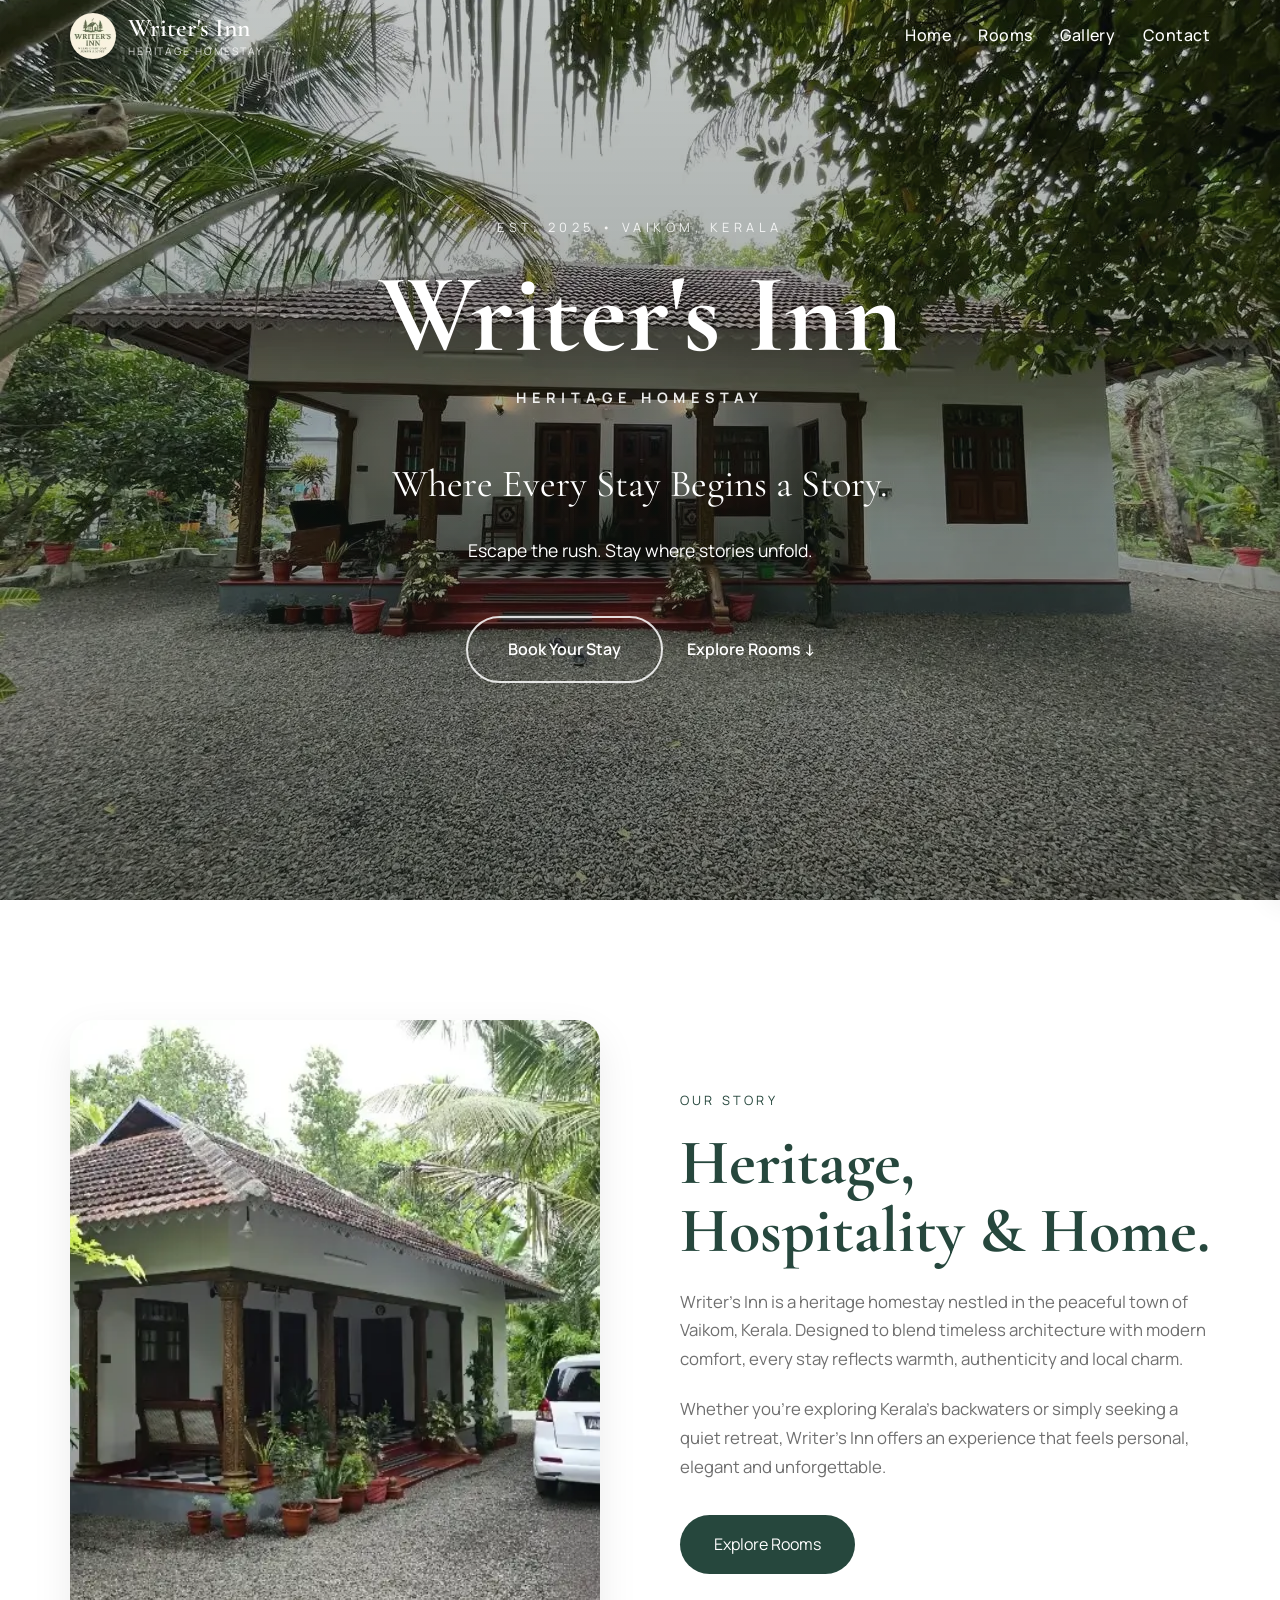
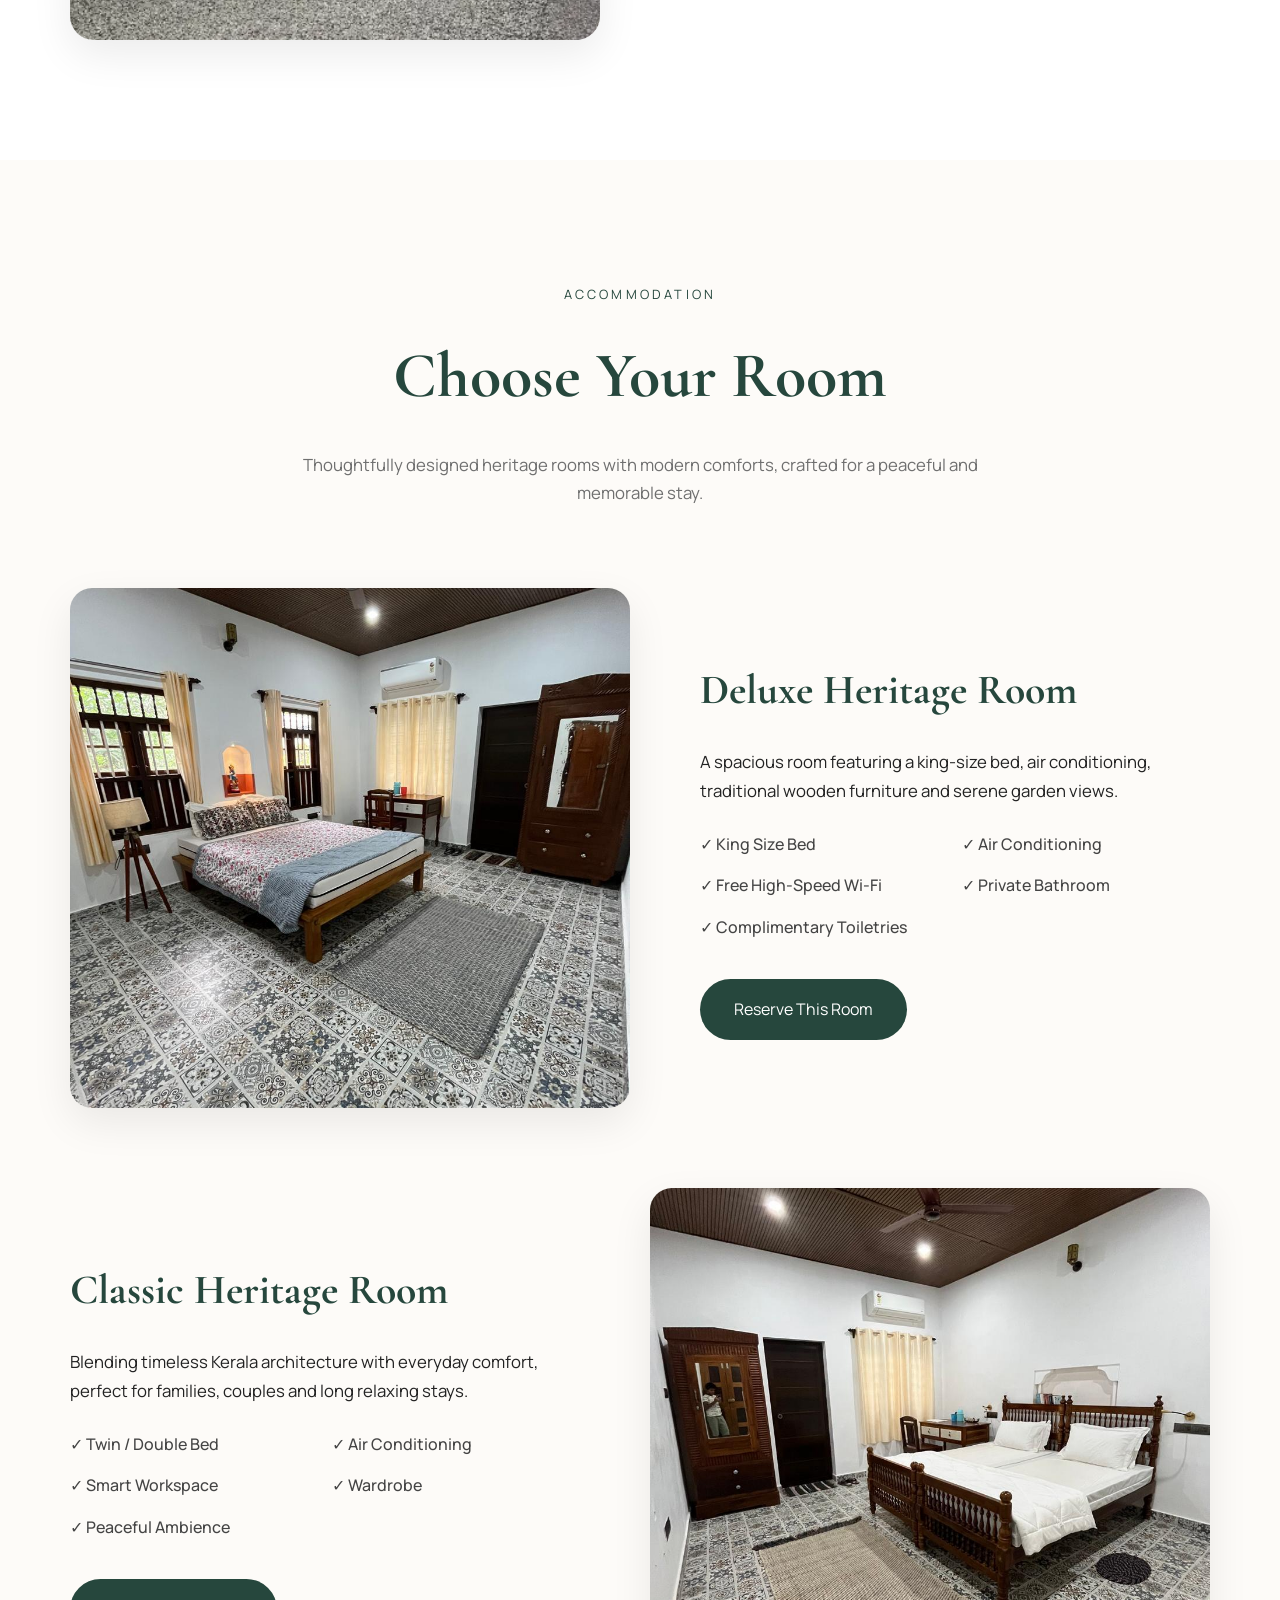
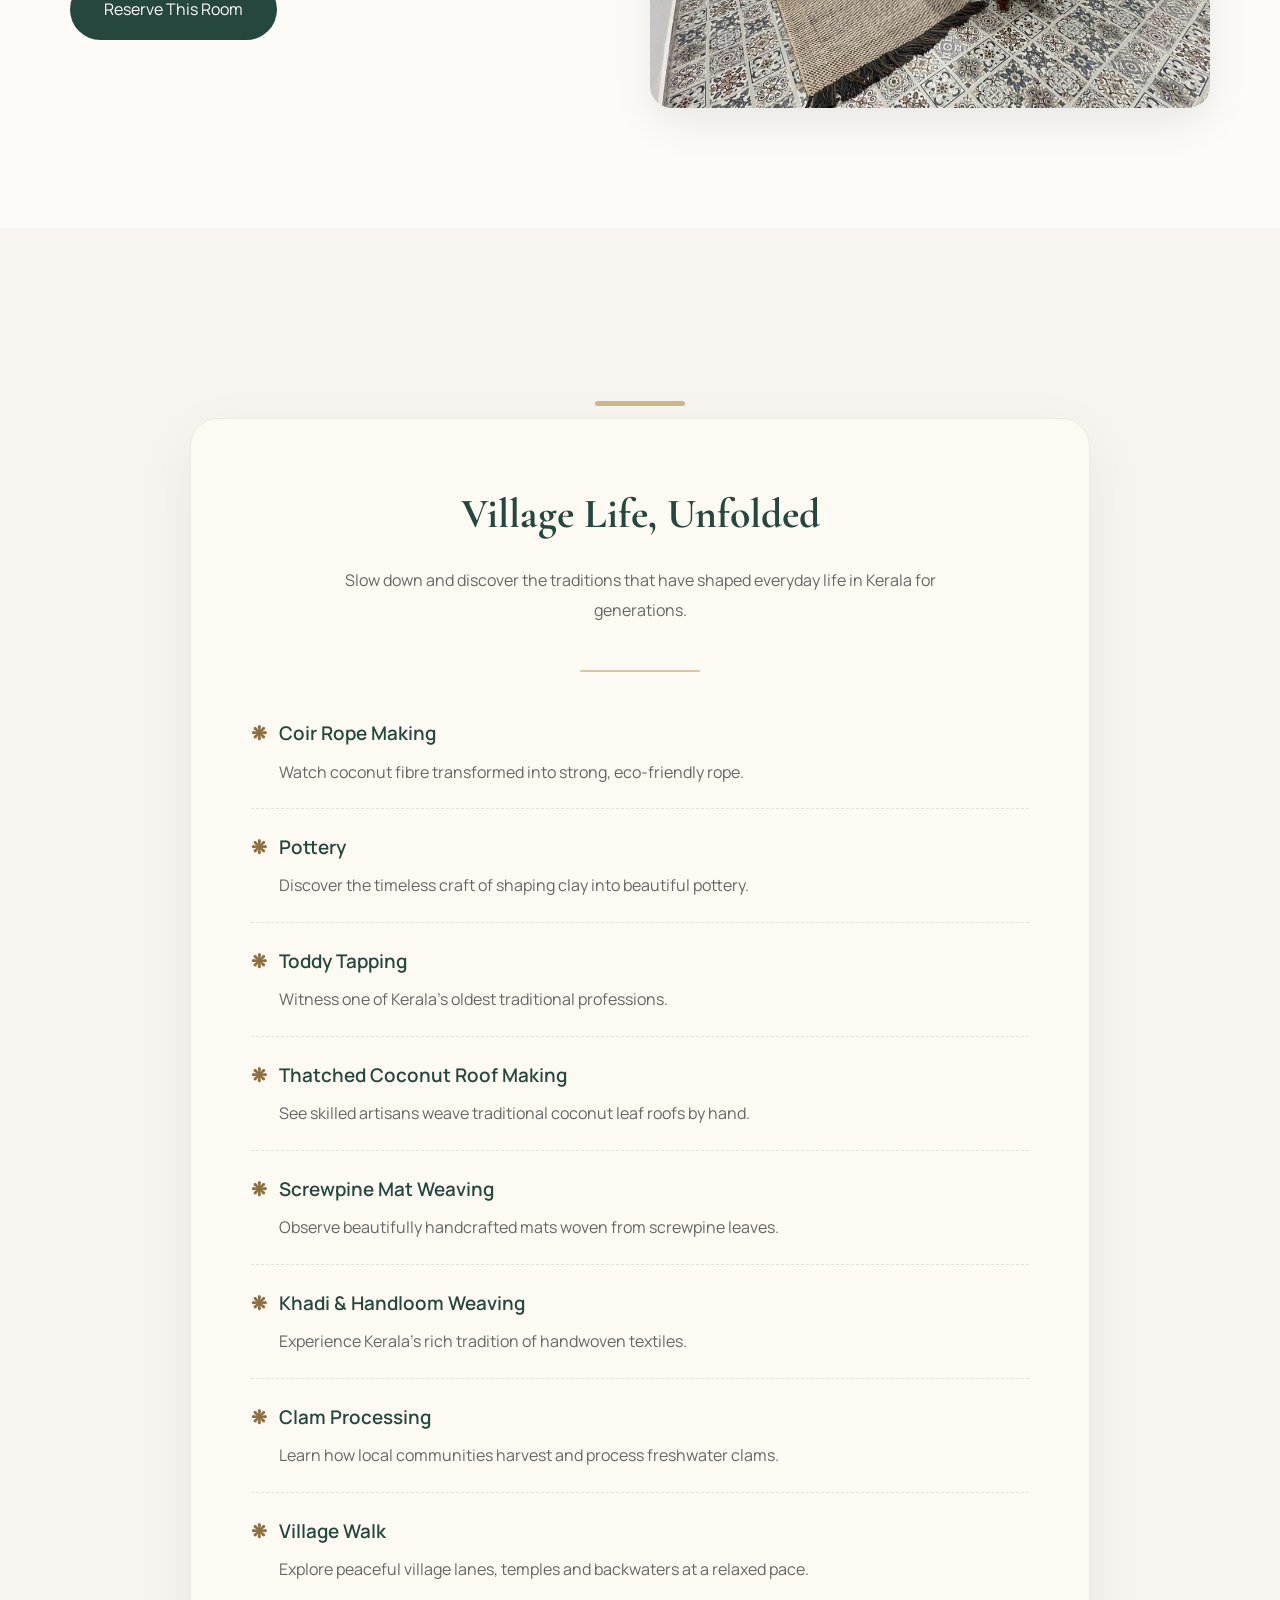
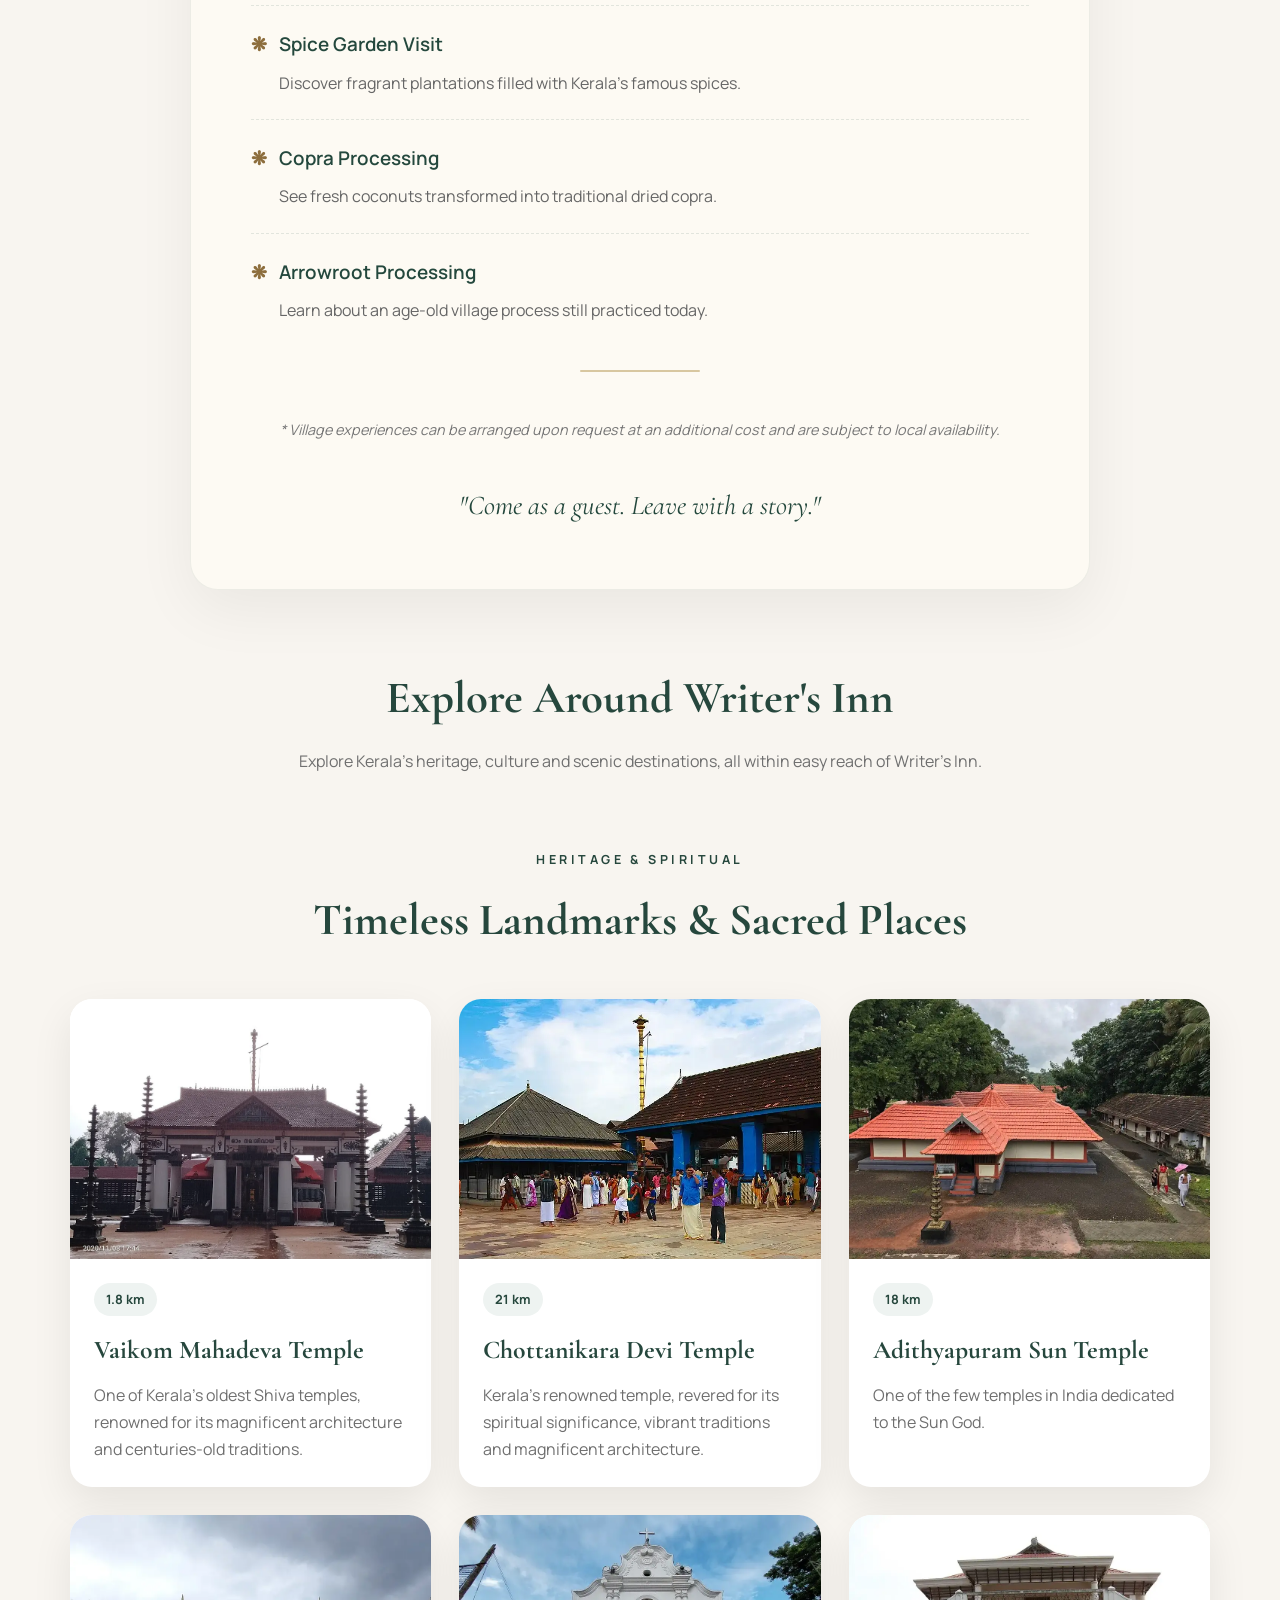
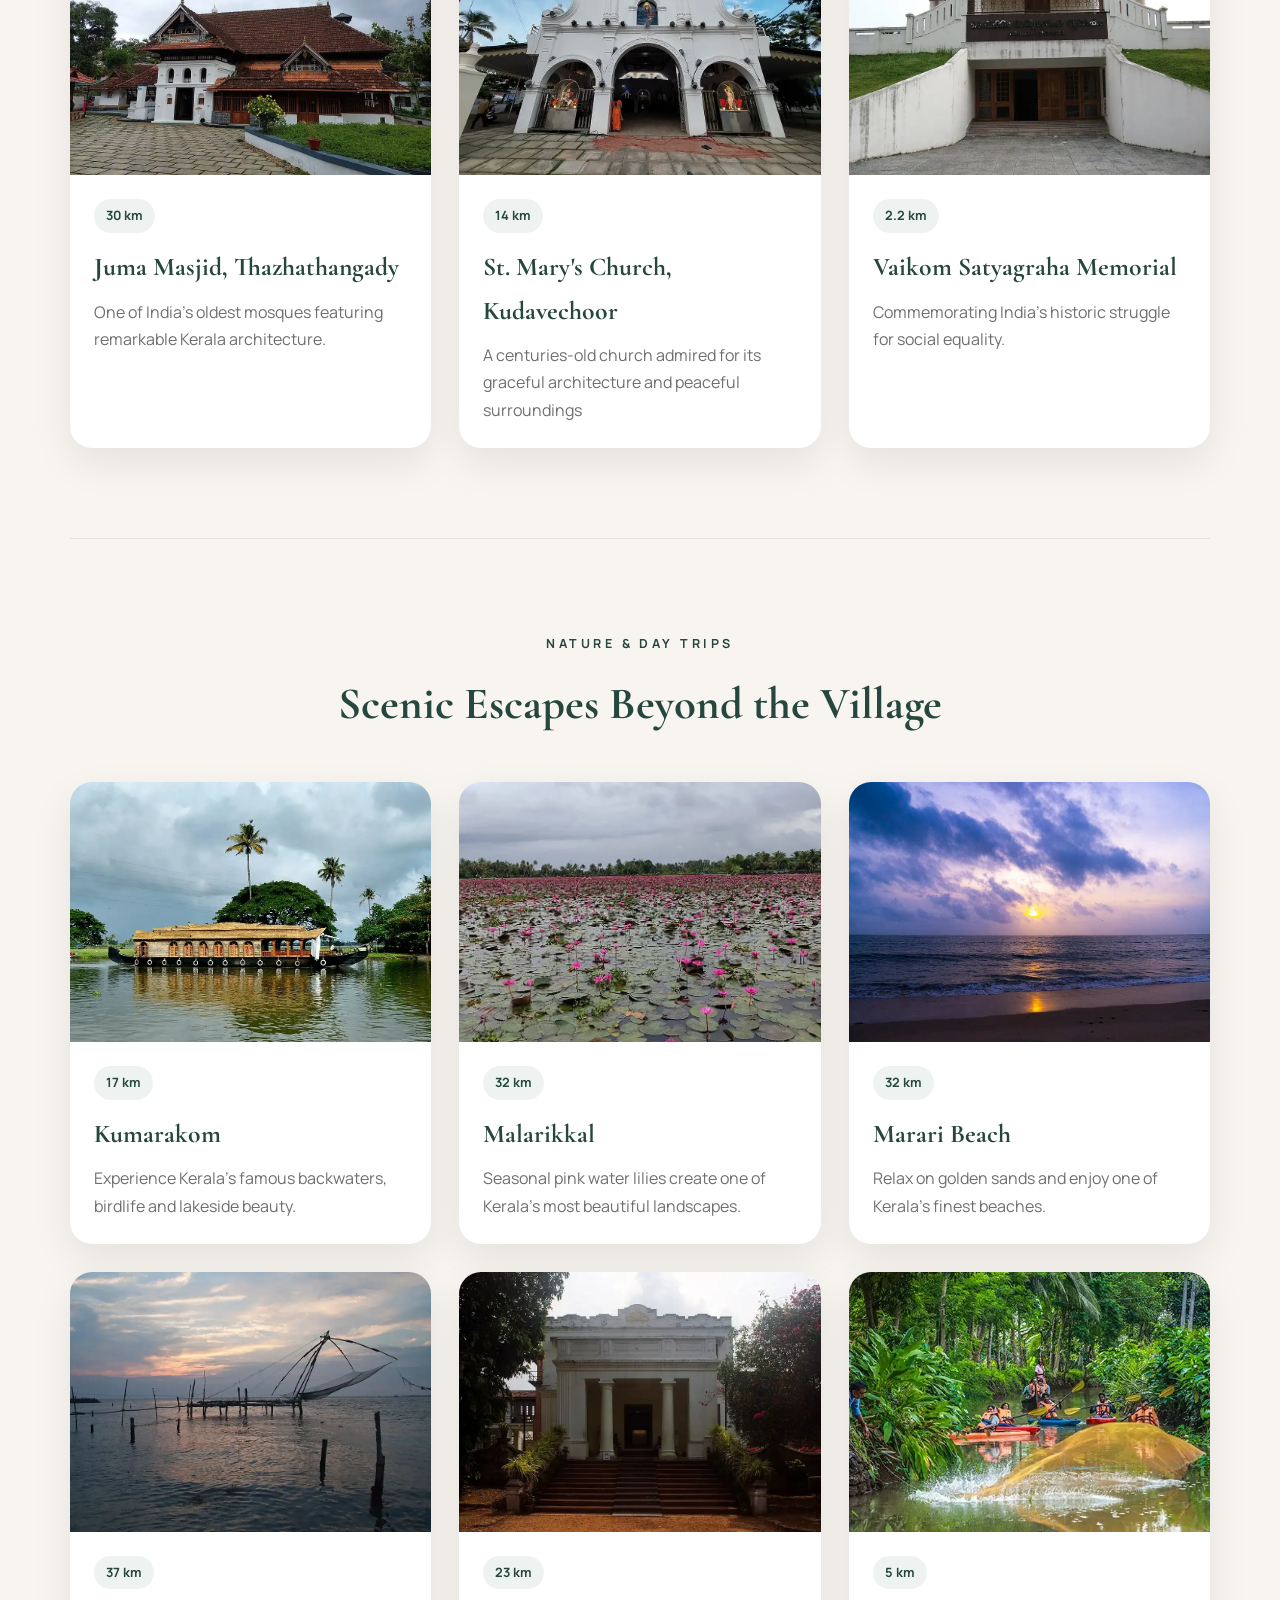
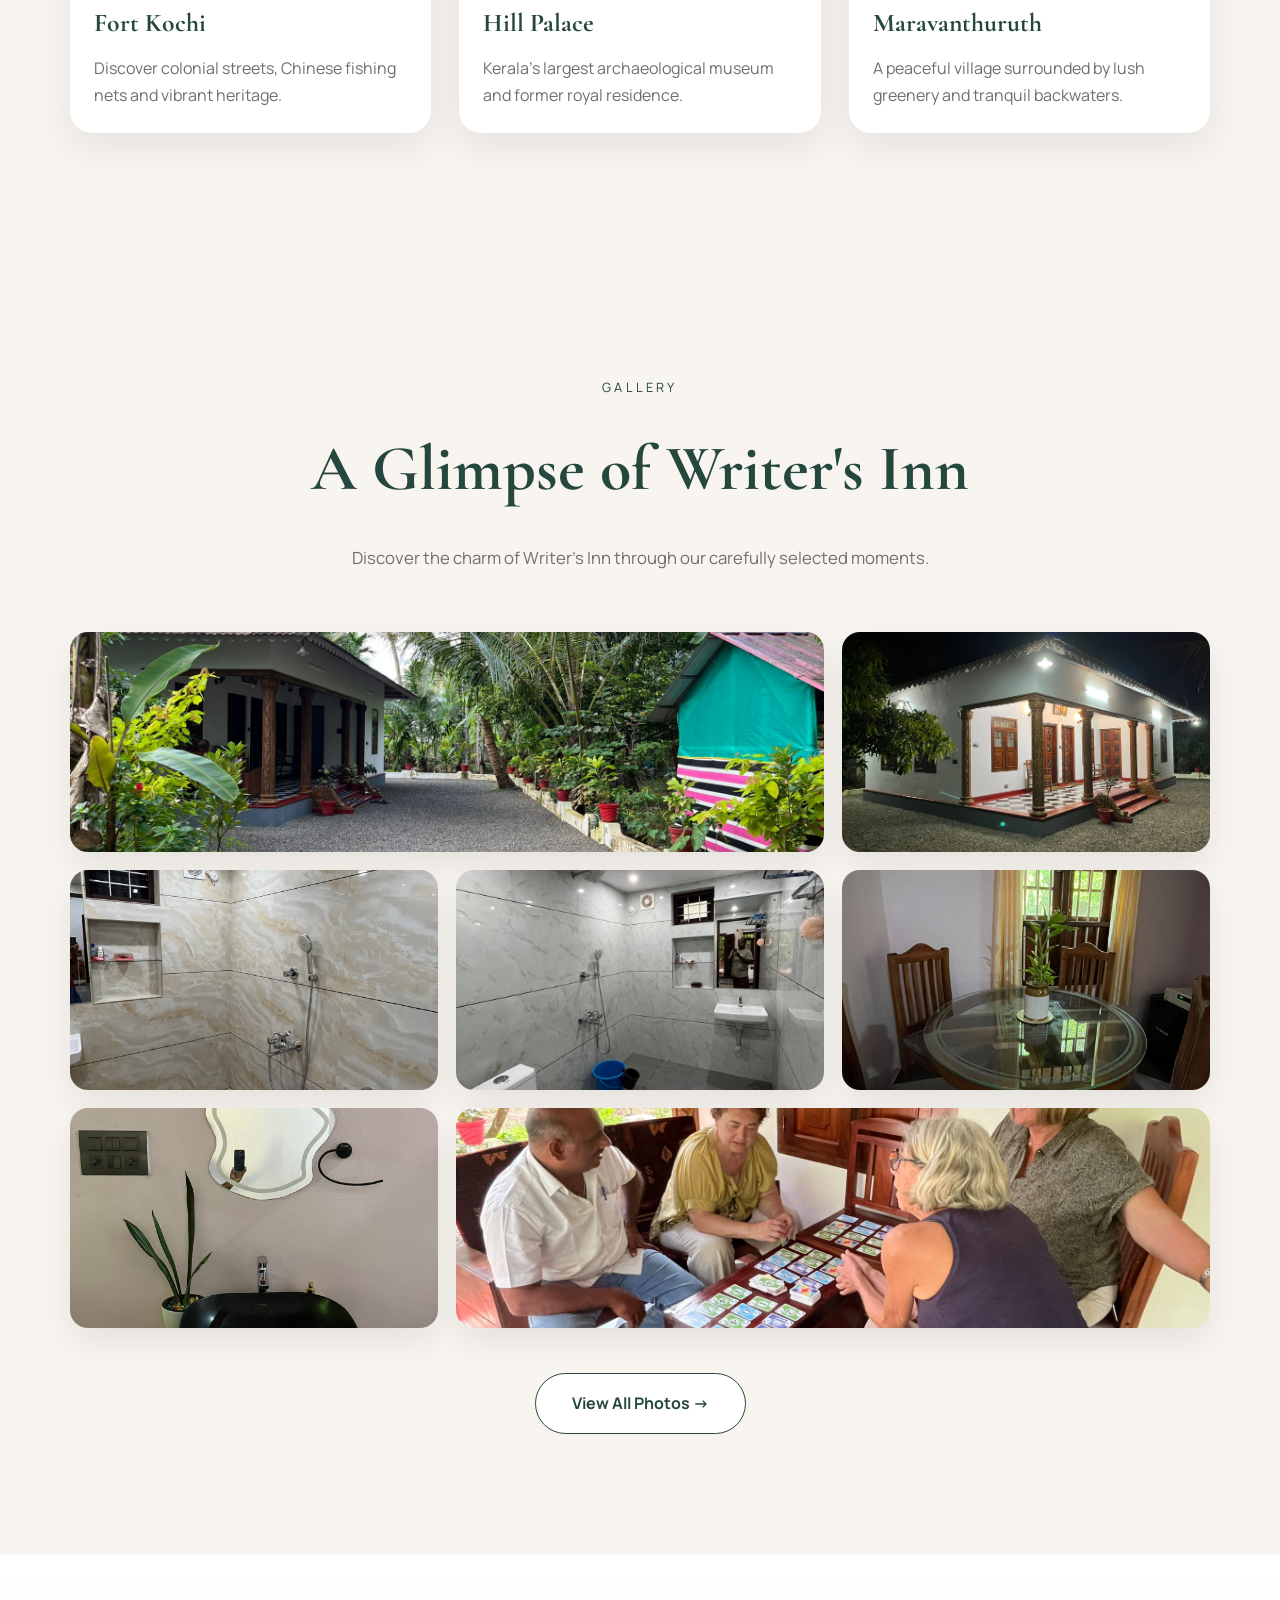
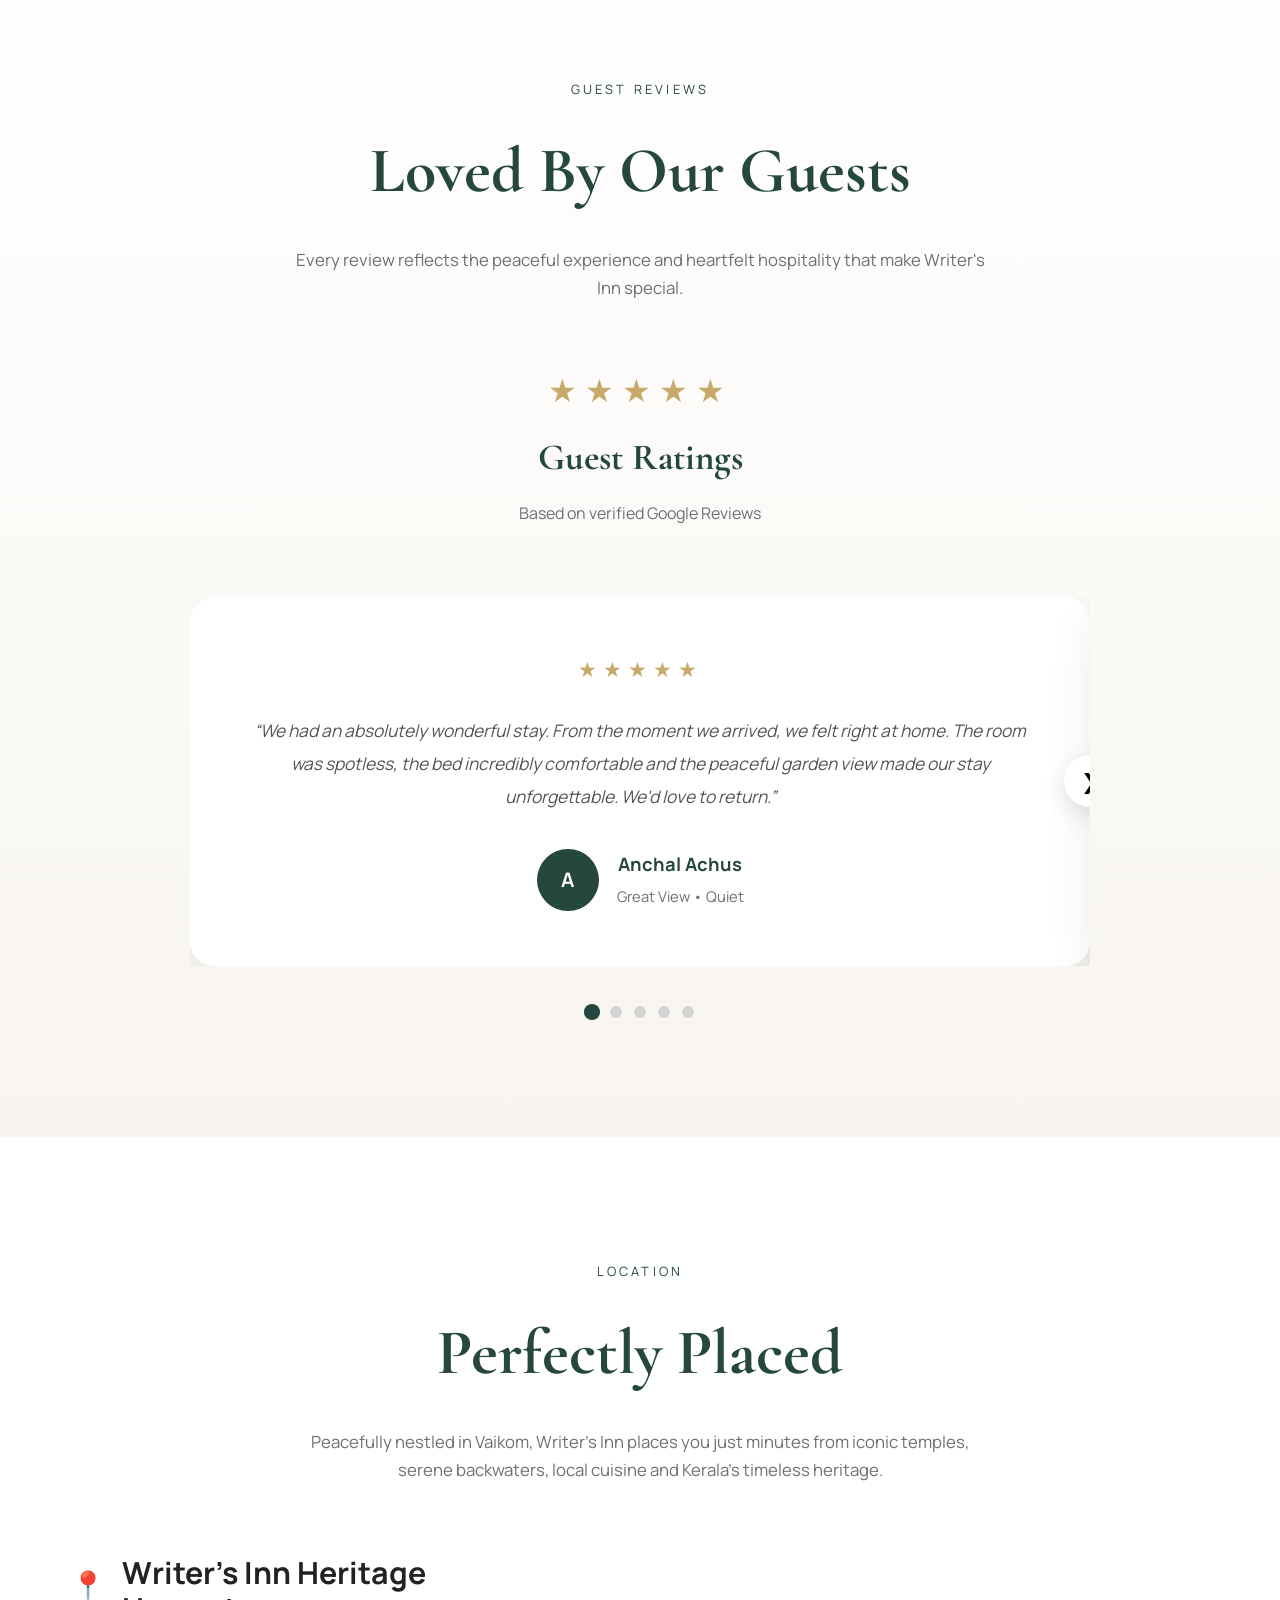
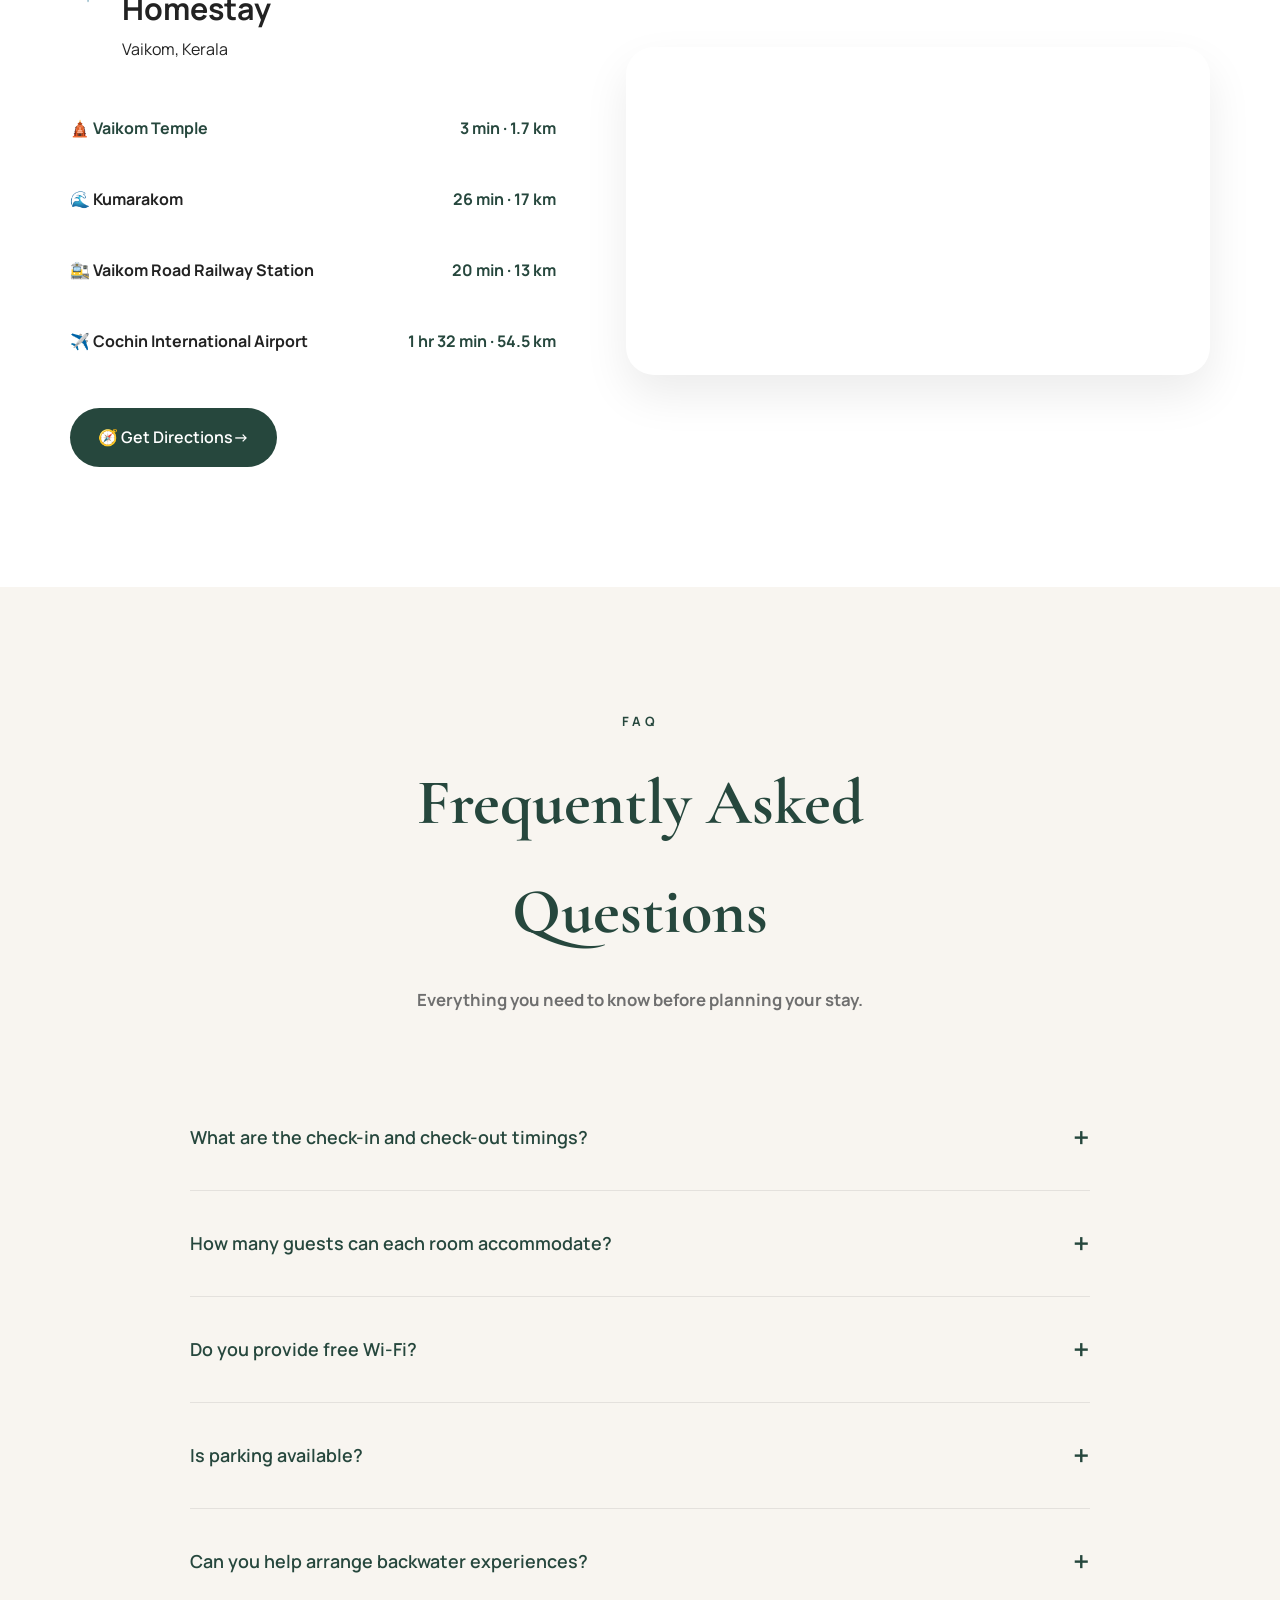
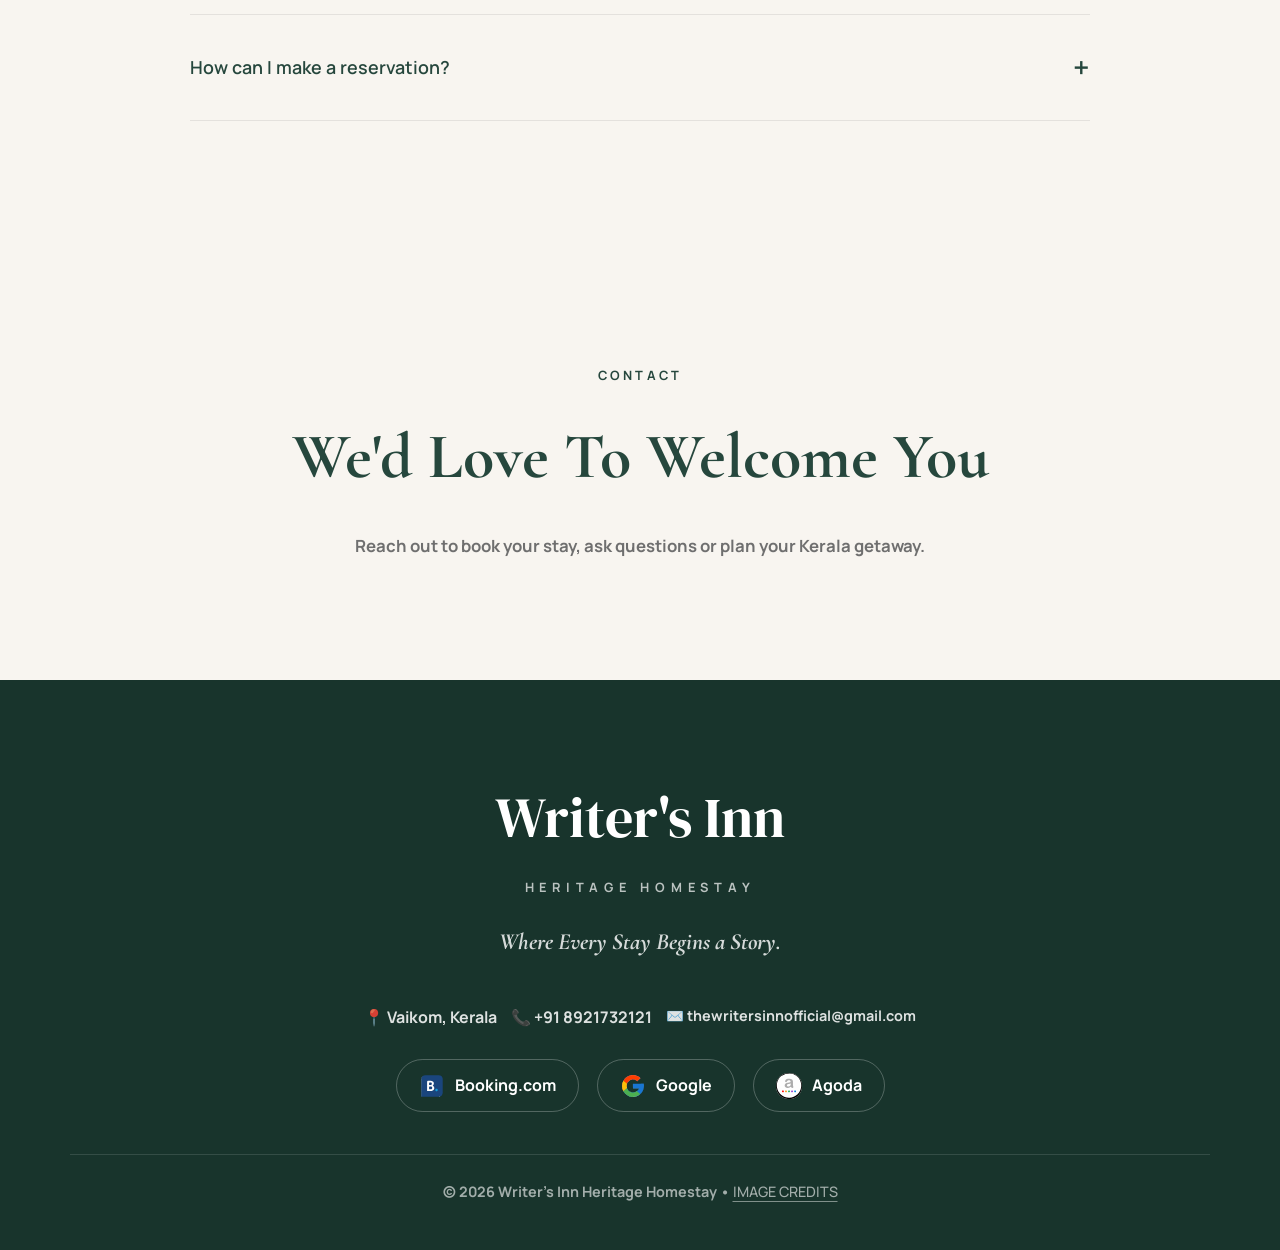
==== commit 50802234: "Update Guest rating" ====
--- a/index.html
+++ b/index.html
@@ -814,7 +814,7 @@
 
             <div class="rating-number">★★★★★</div>
 
-            <h3>5.0 Guest Rating</h3>
+            <h3>Guest Ratings</h3>
 
             <p>Based on verified Google Reviews</p>
 
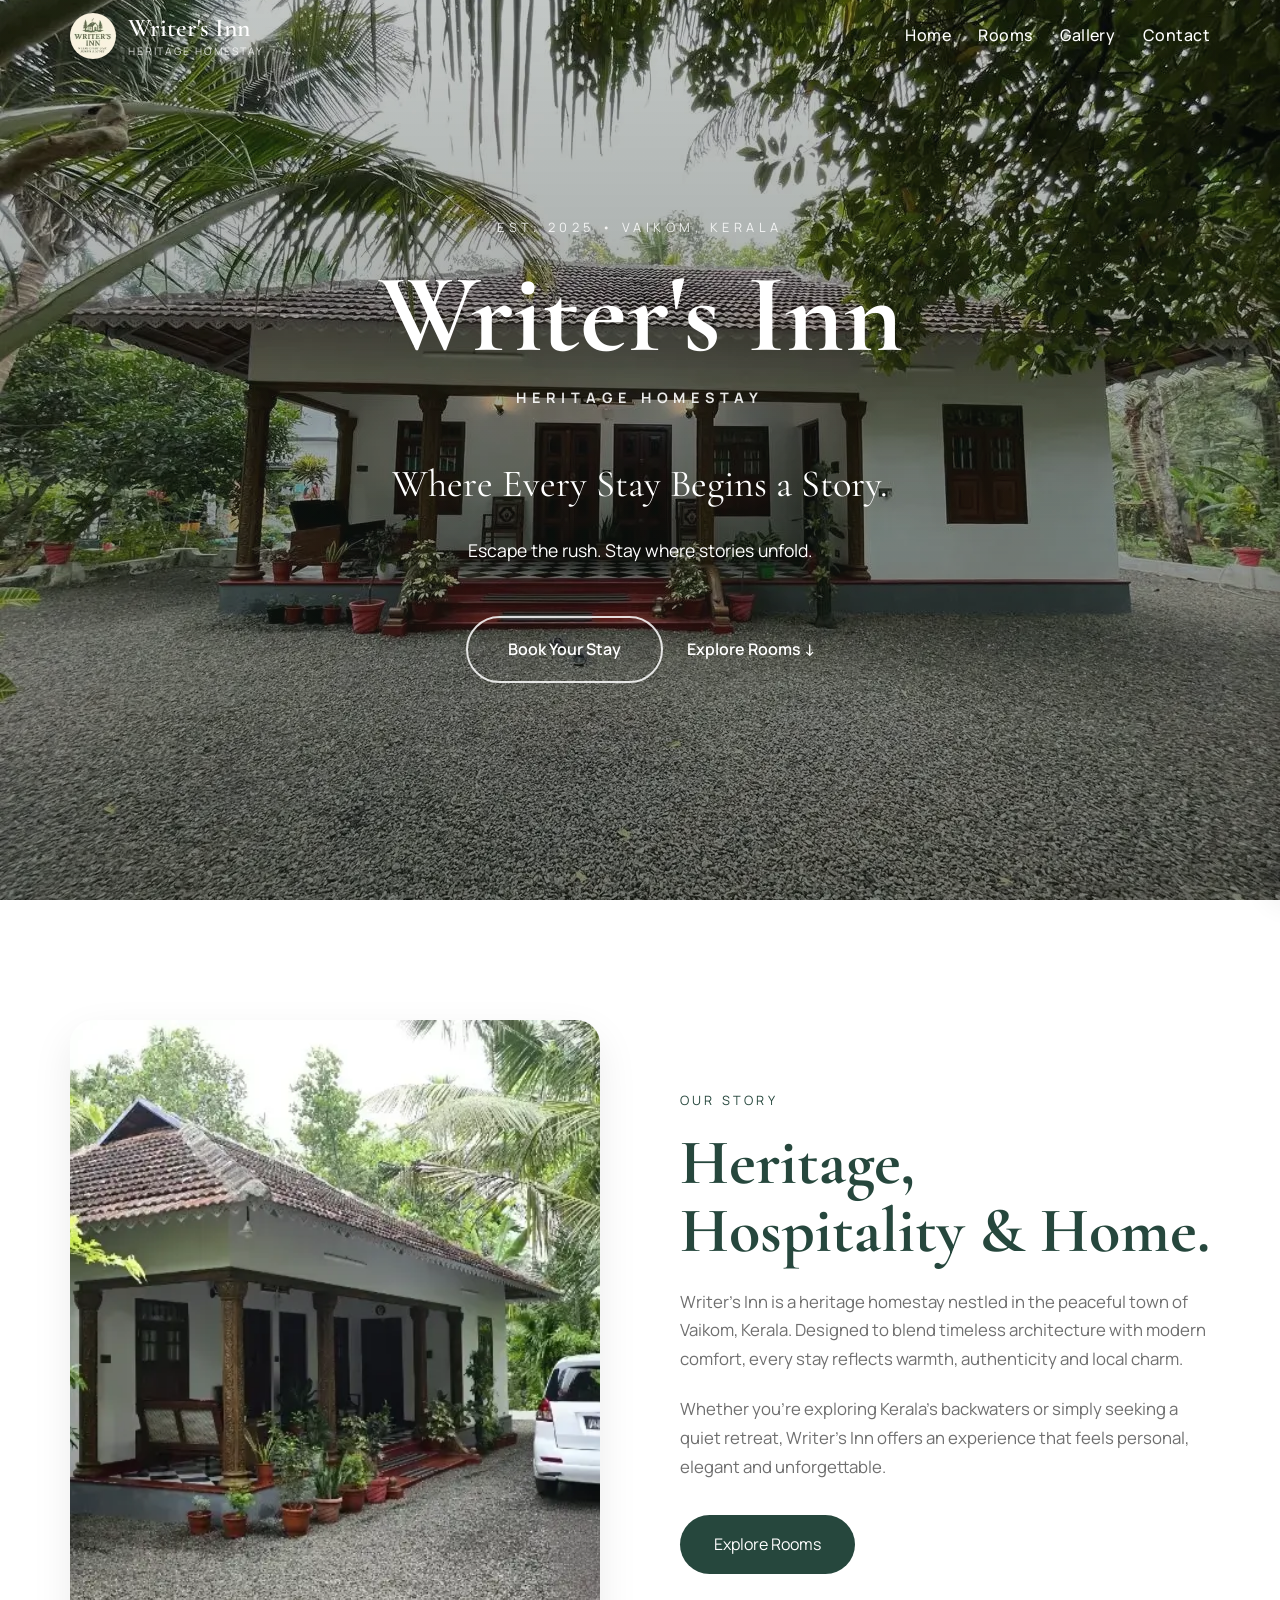
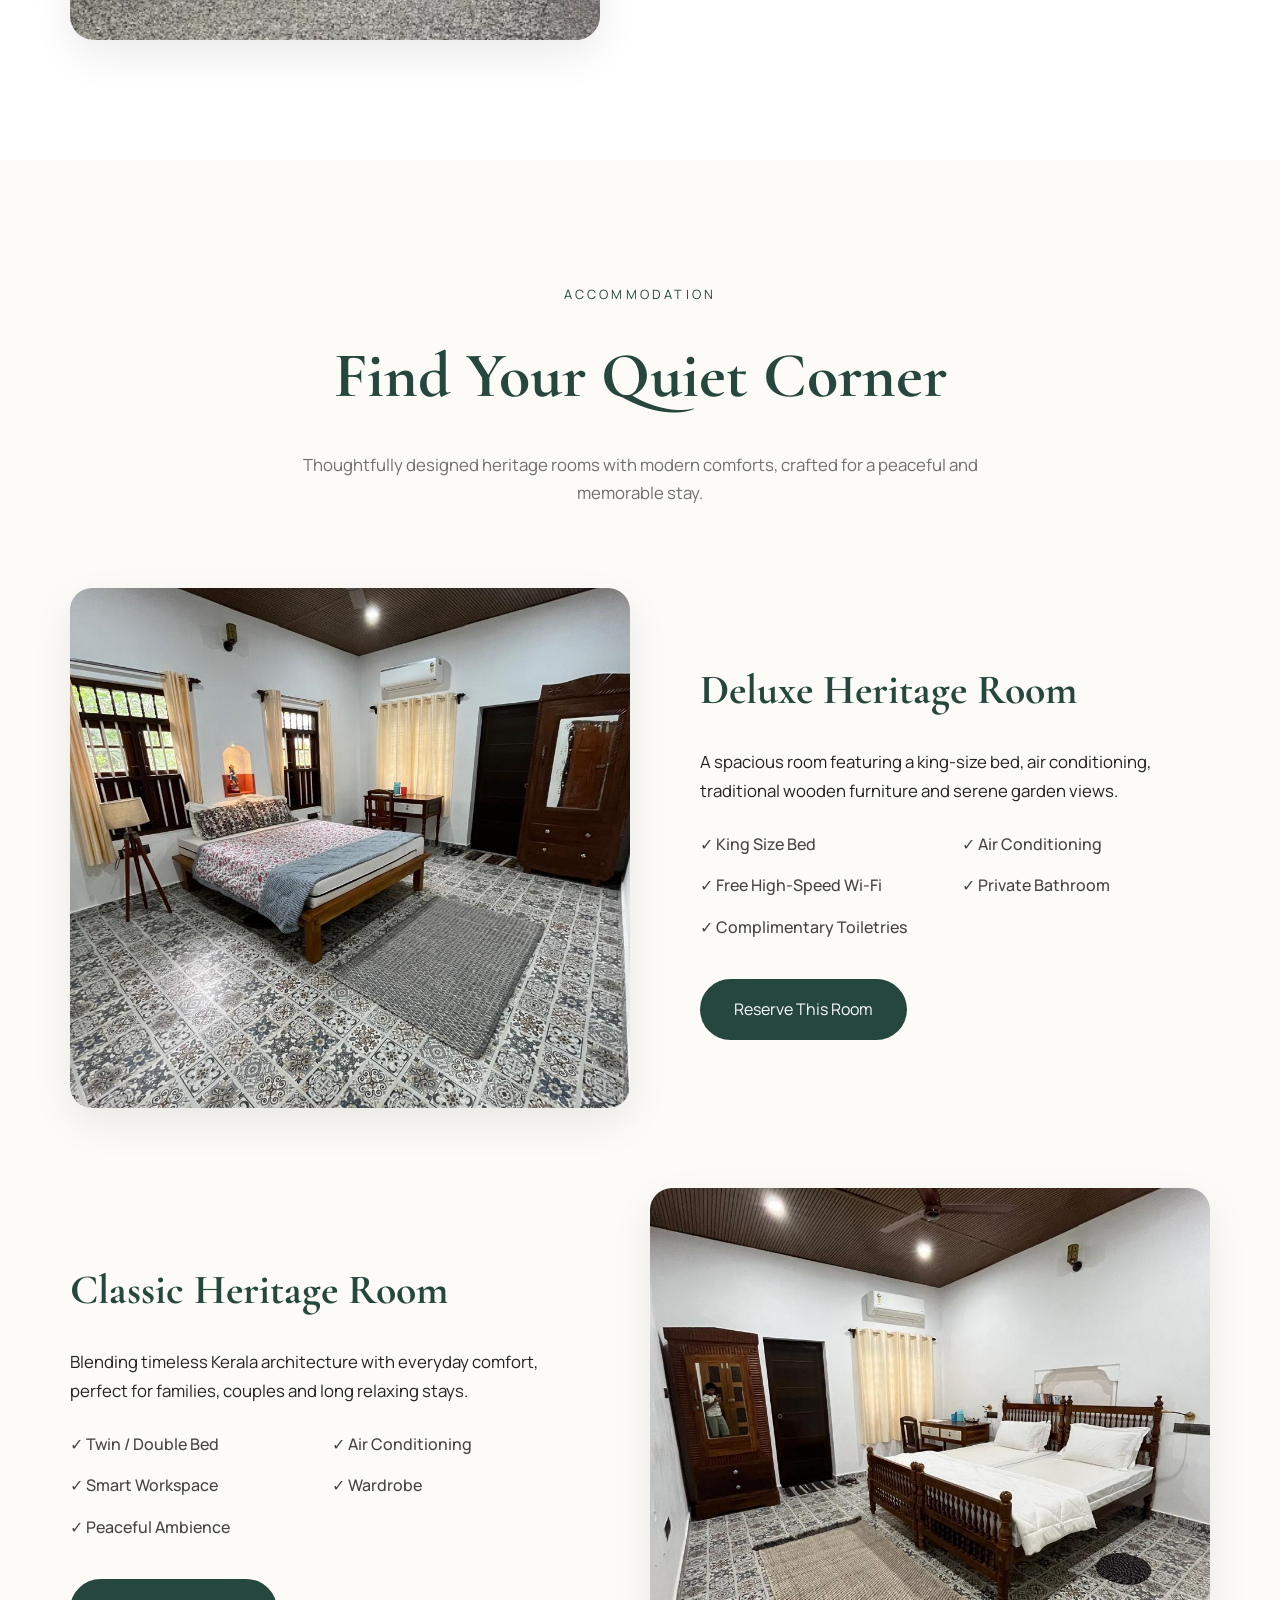
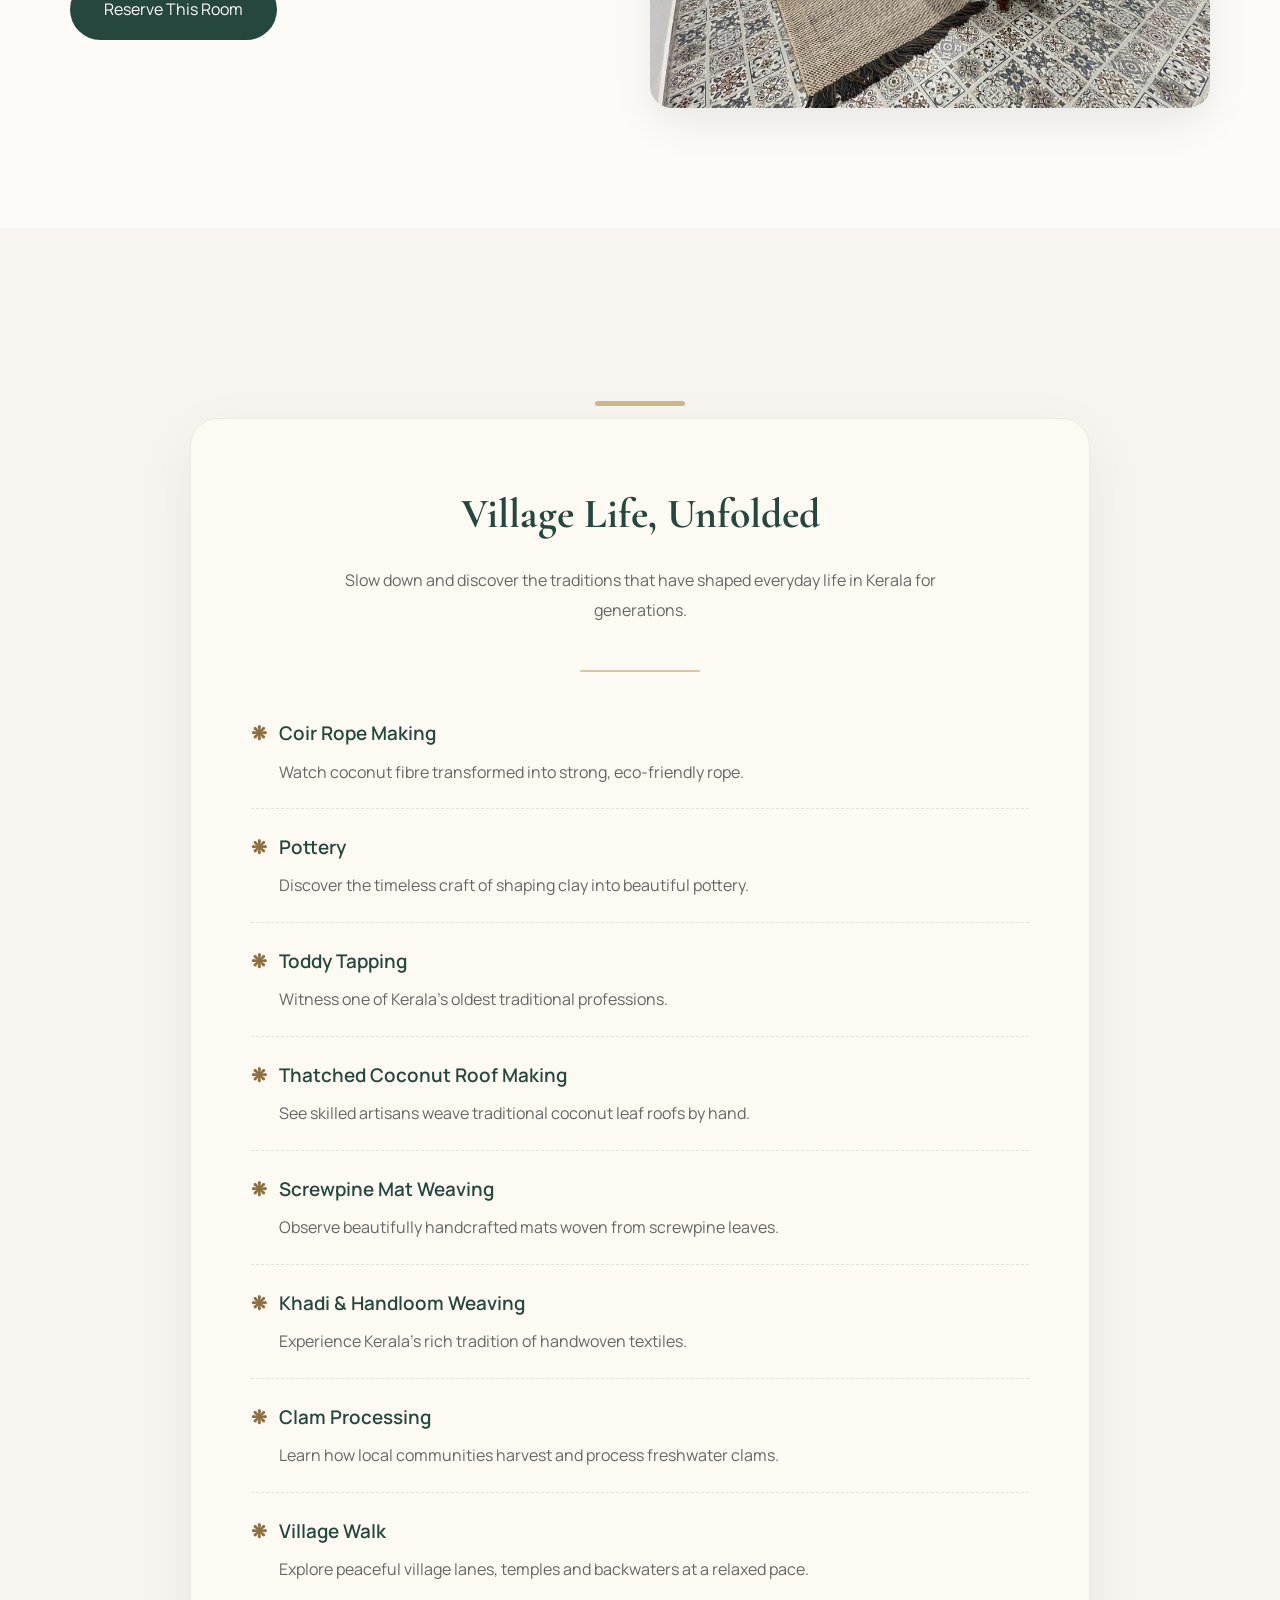
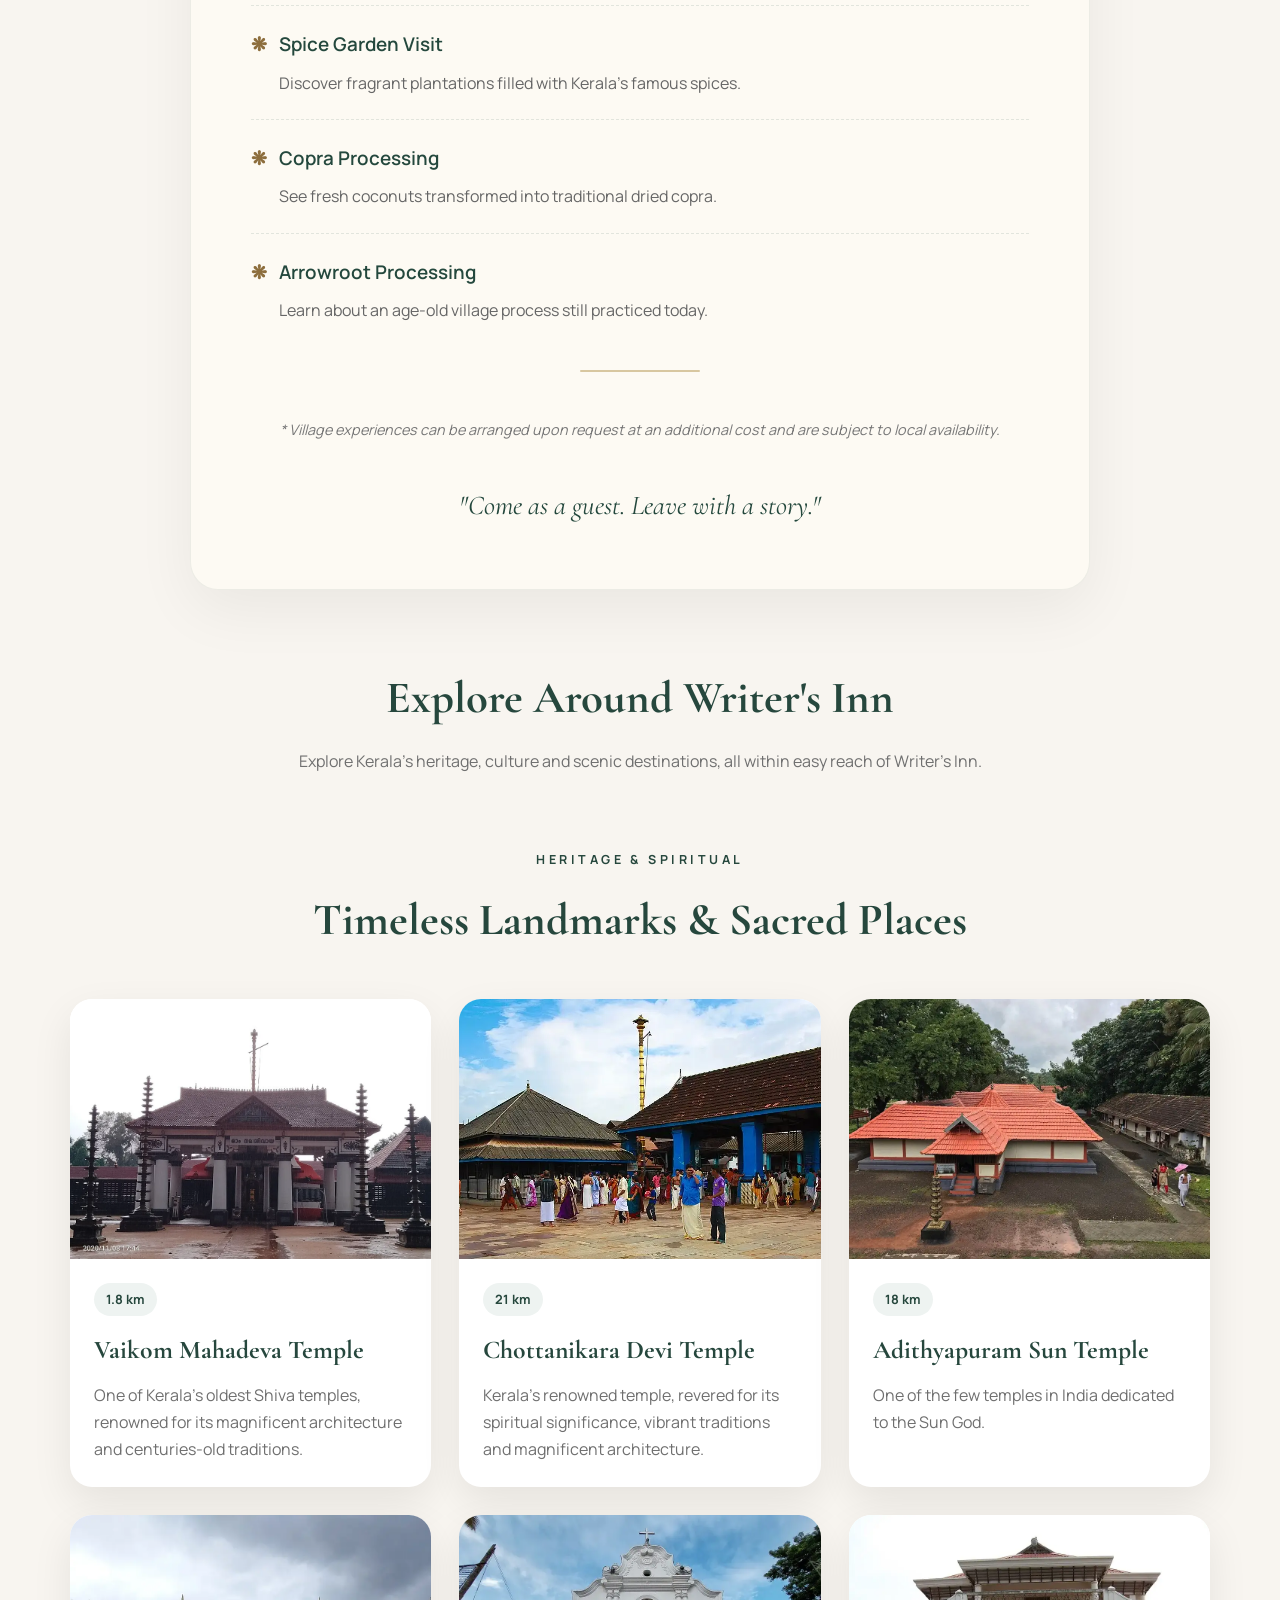
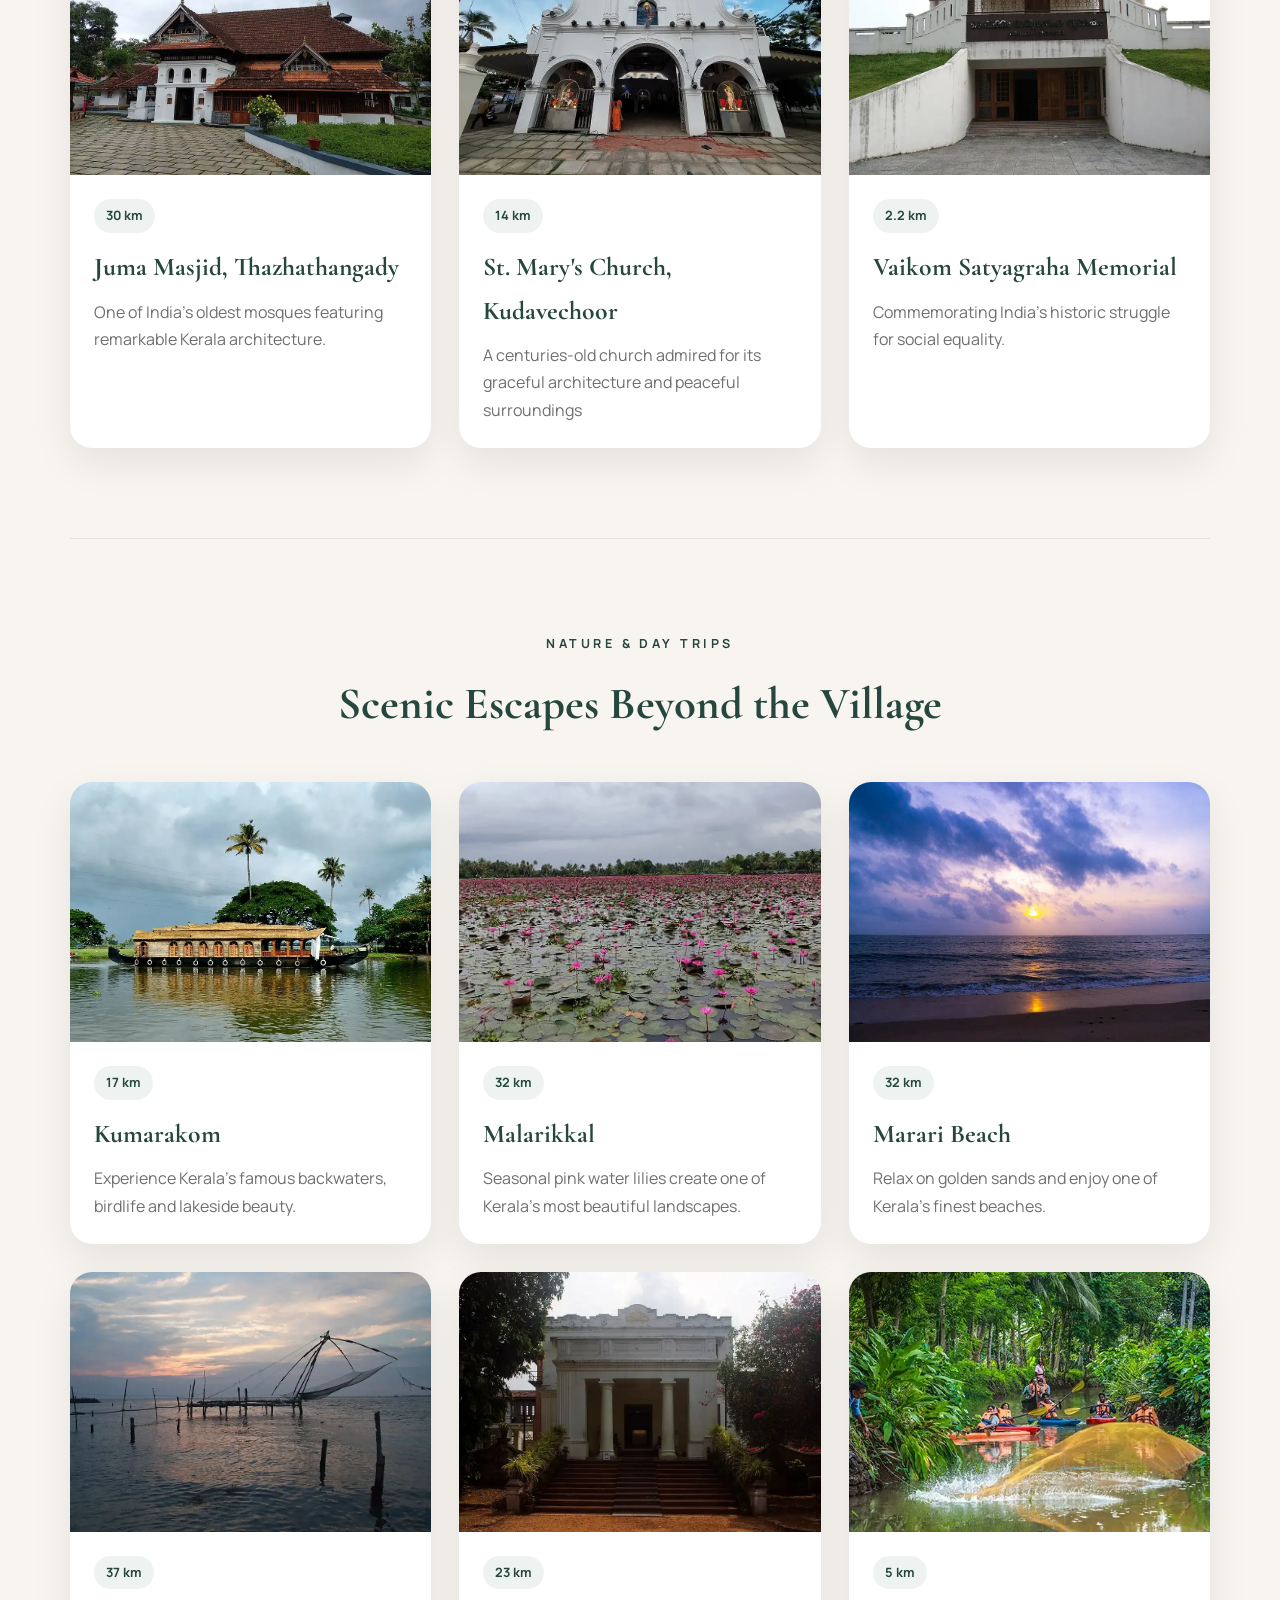
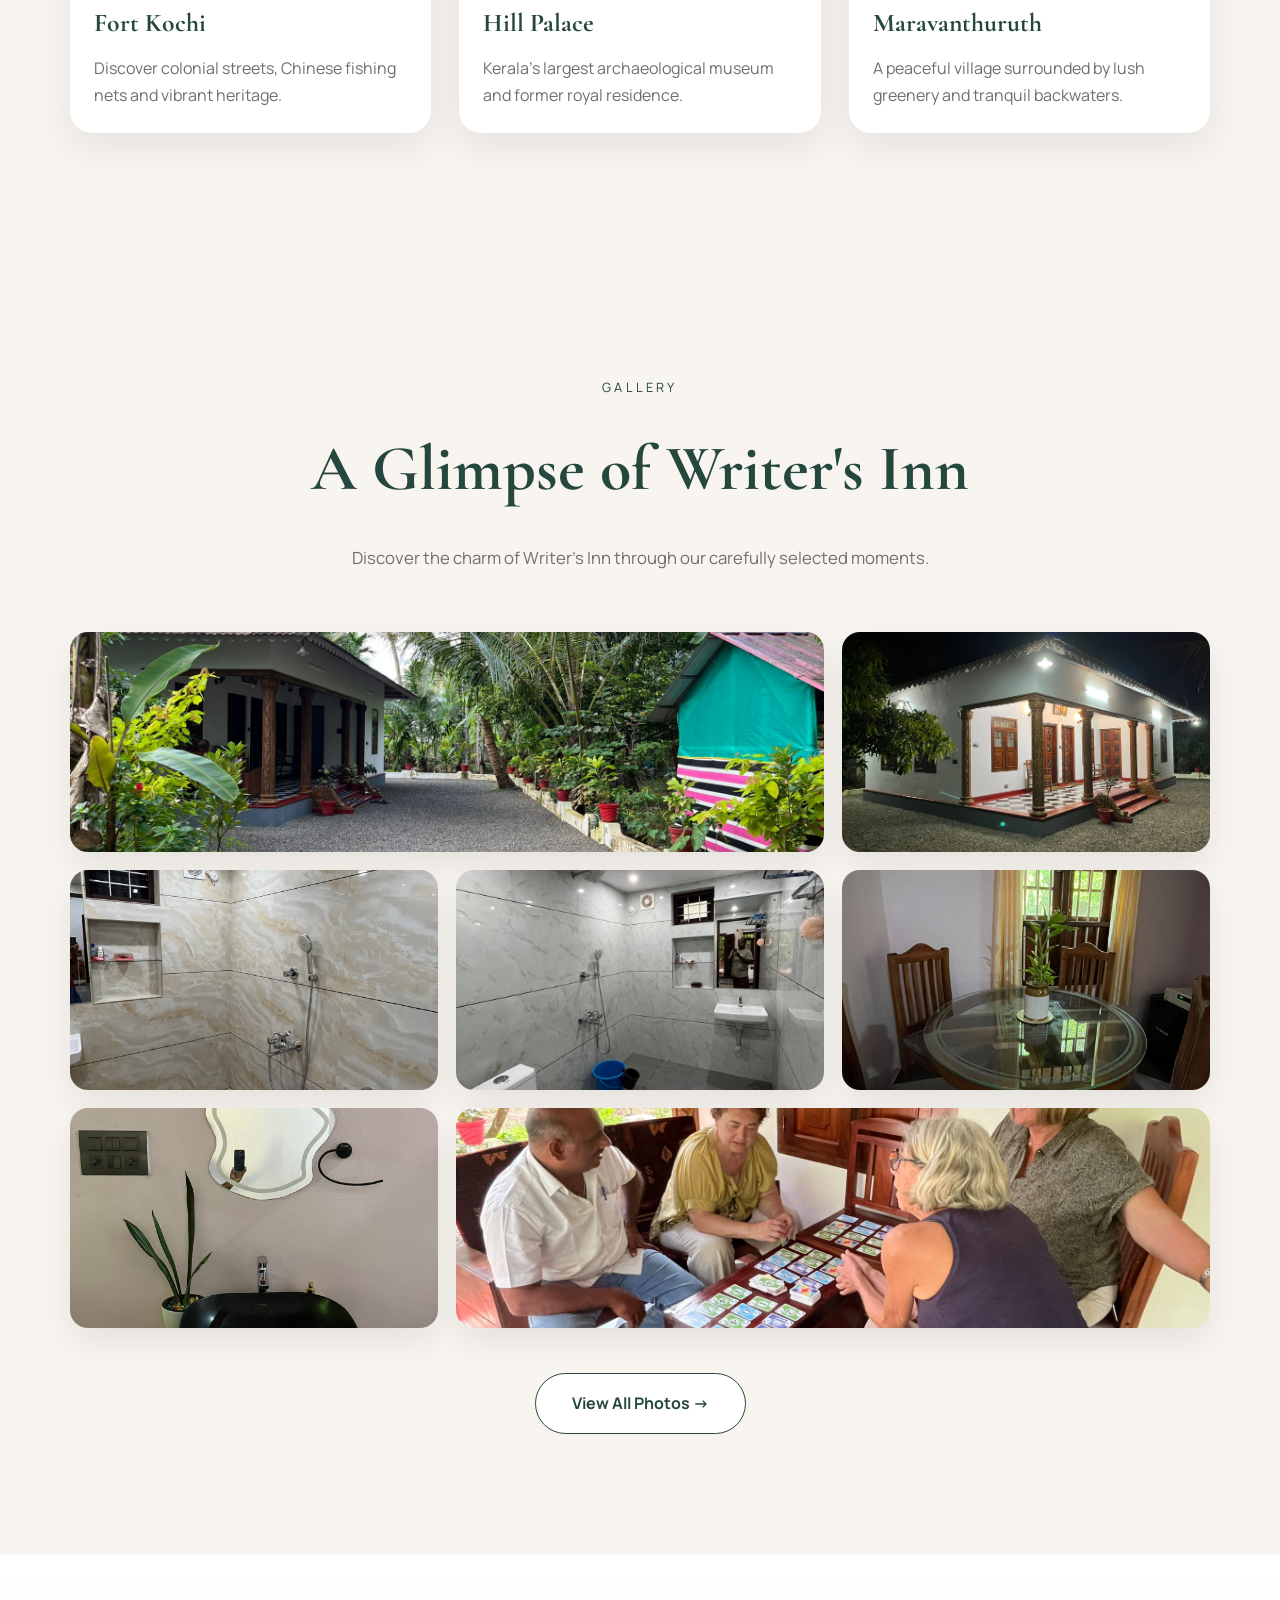
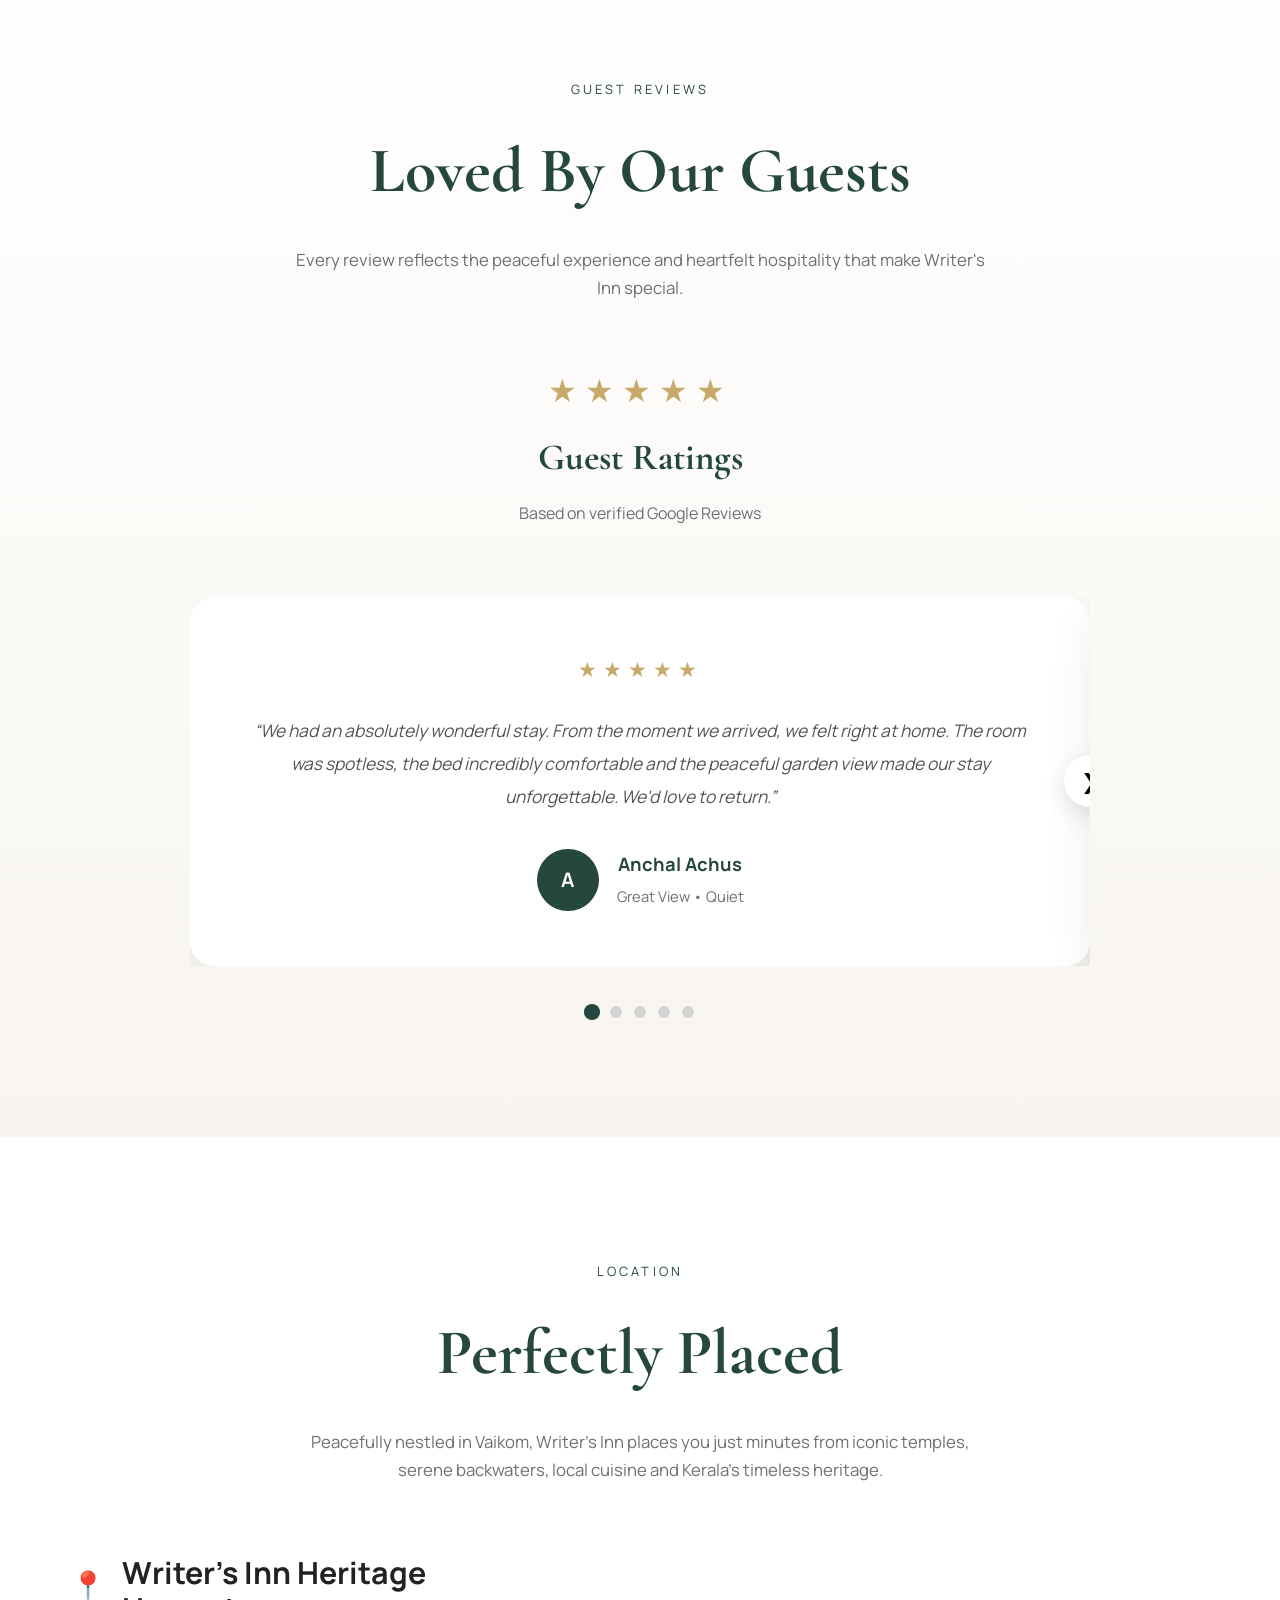
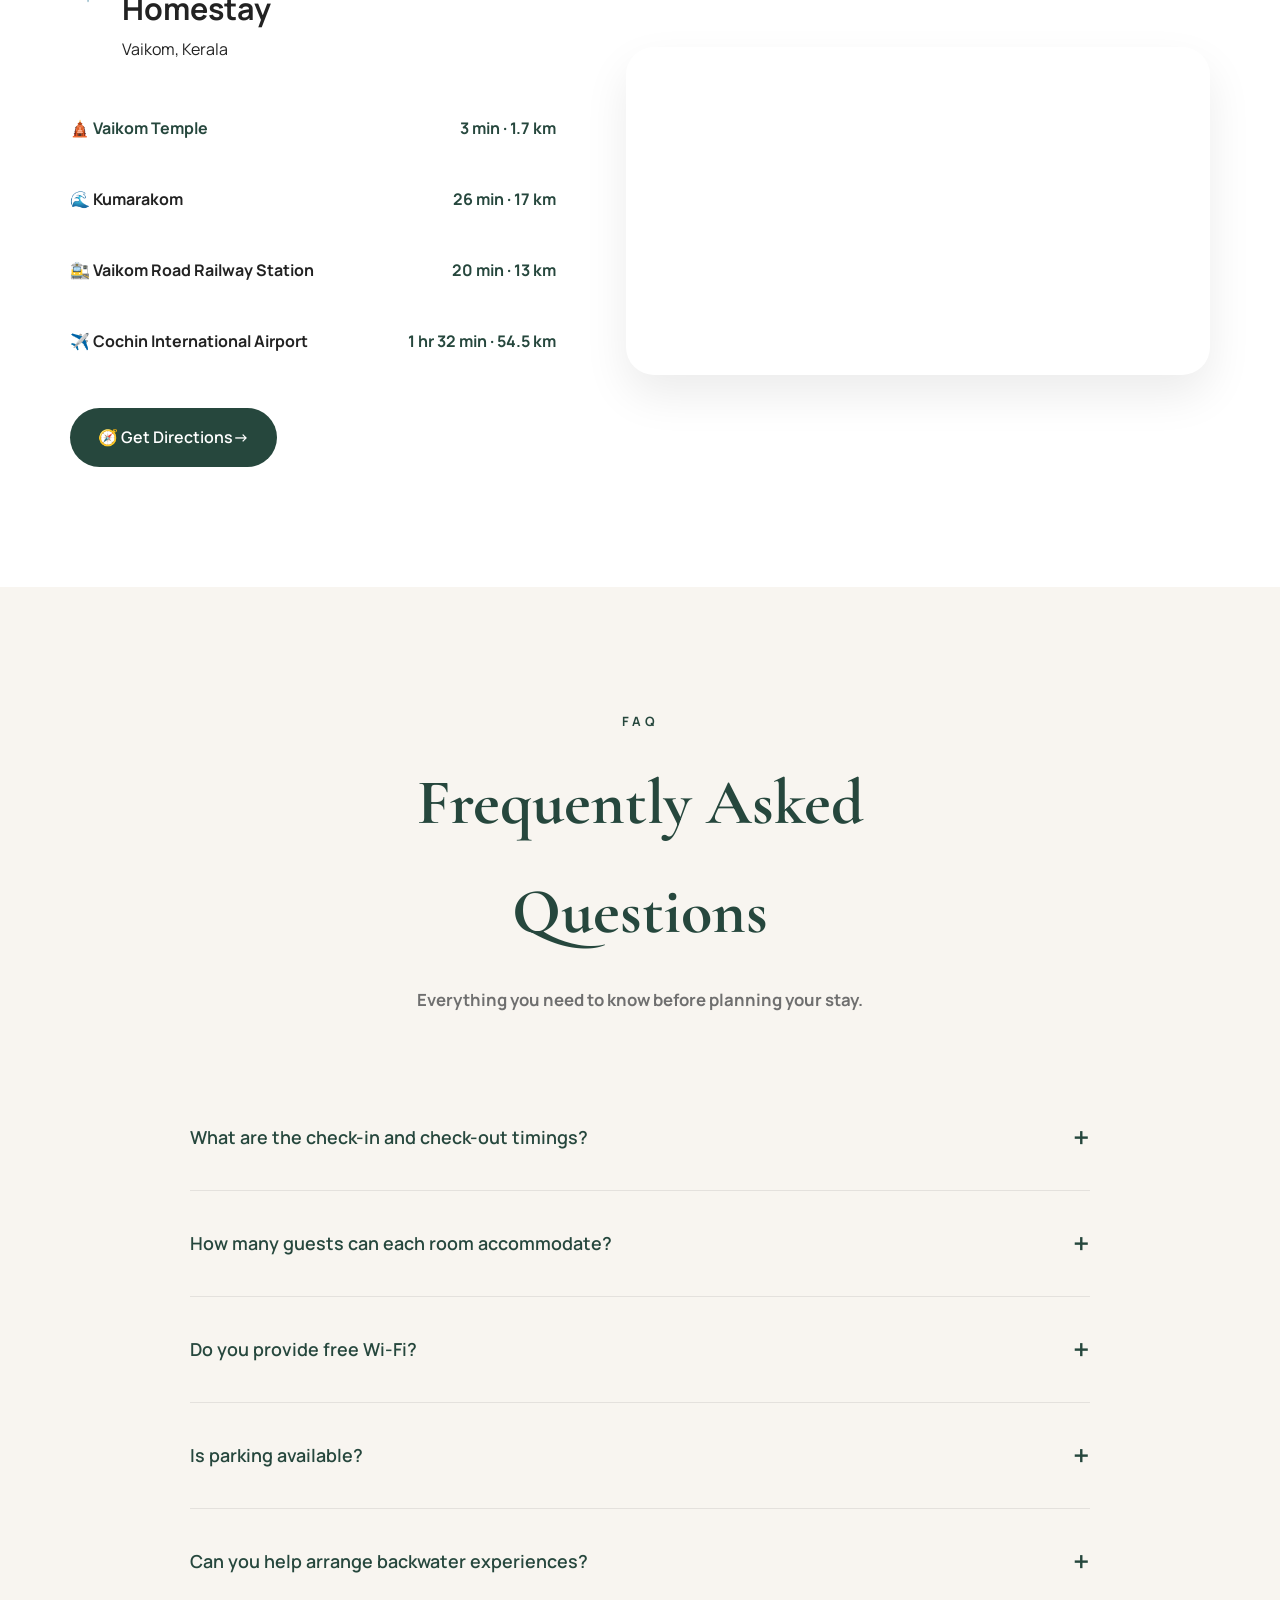
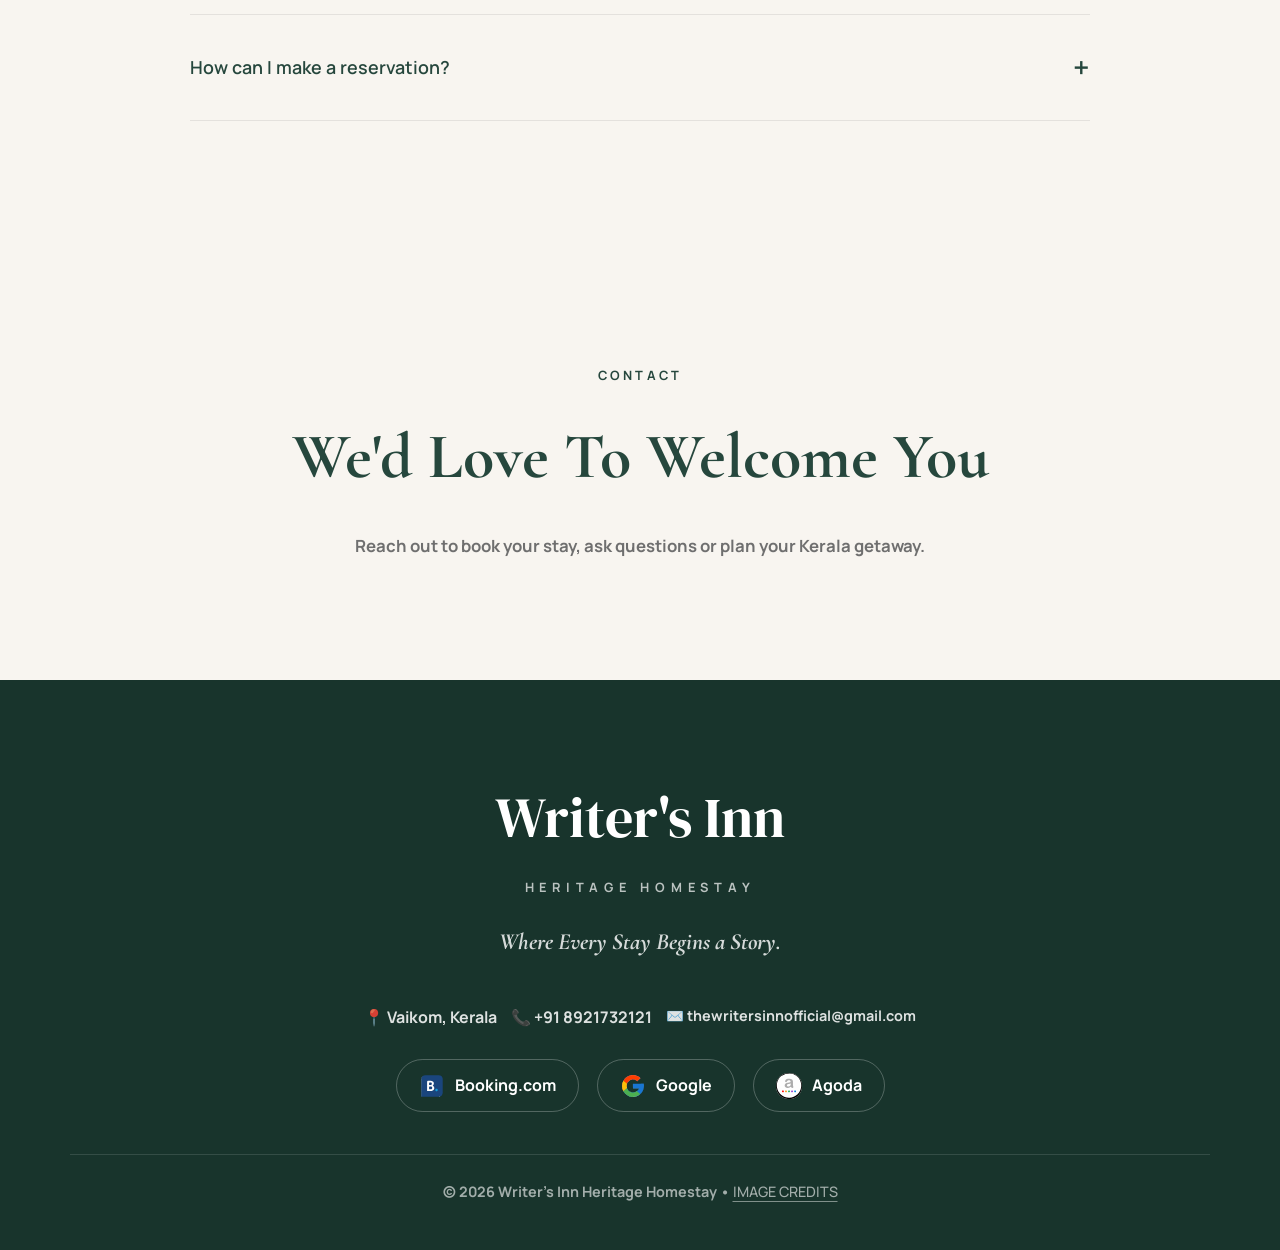
==== commit de8b482e: "Change room heading" ====
--- a/index.html
+++ b/index.html
@@ -374,7 +374,7 @@
 
 <h2>
 
-Choose Your Room
+Find Your Quiet Corner
 
 </h2>
 
